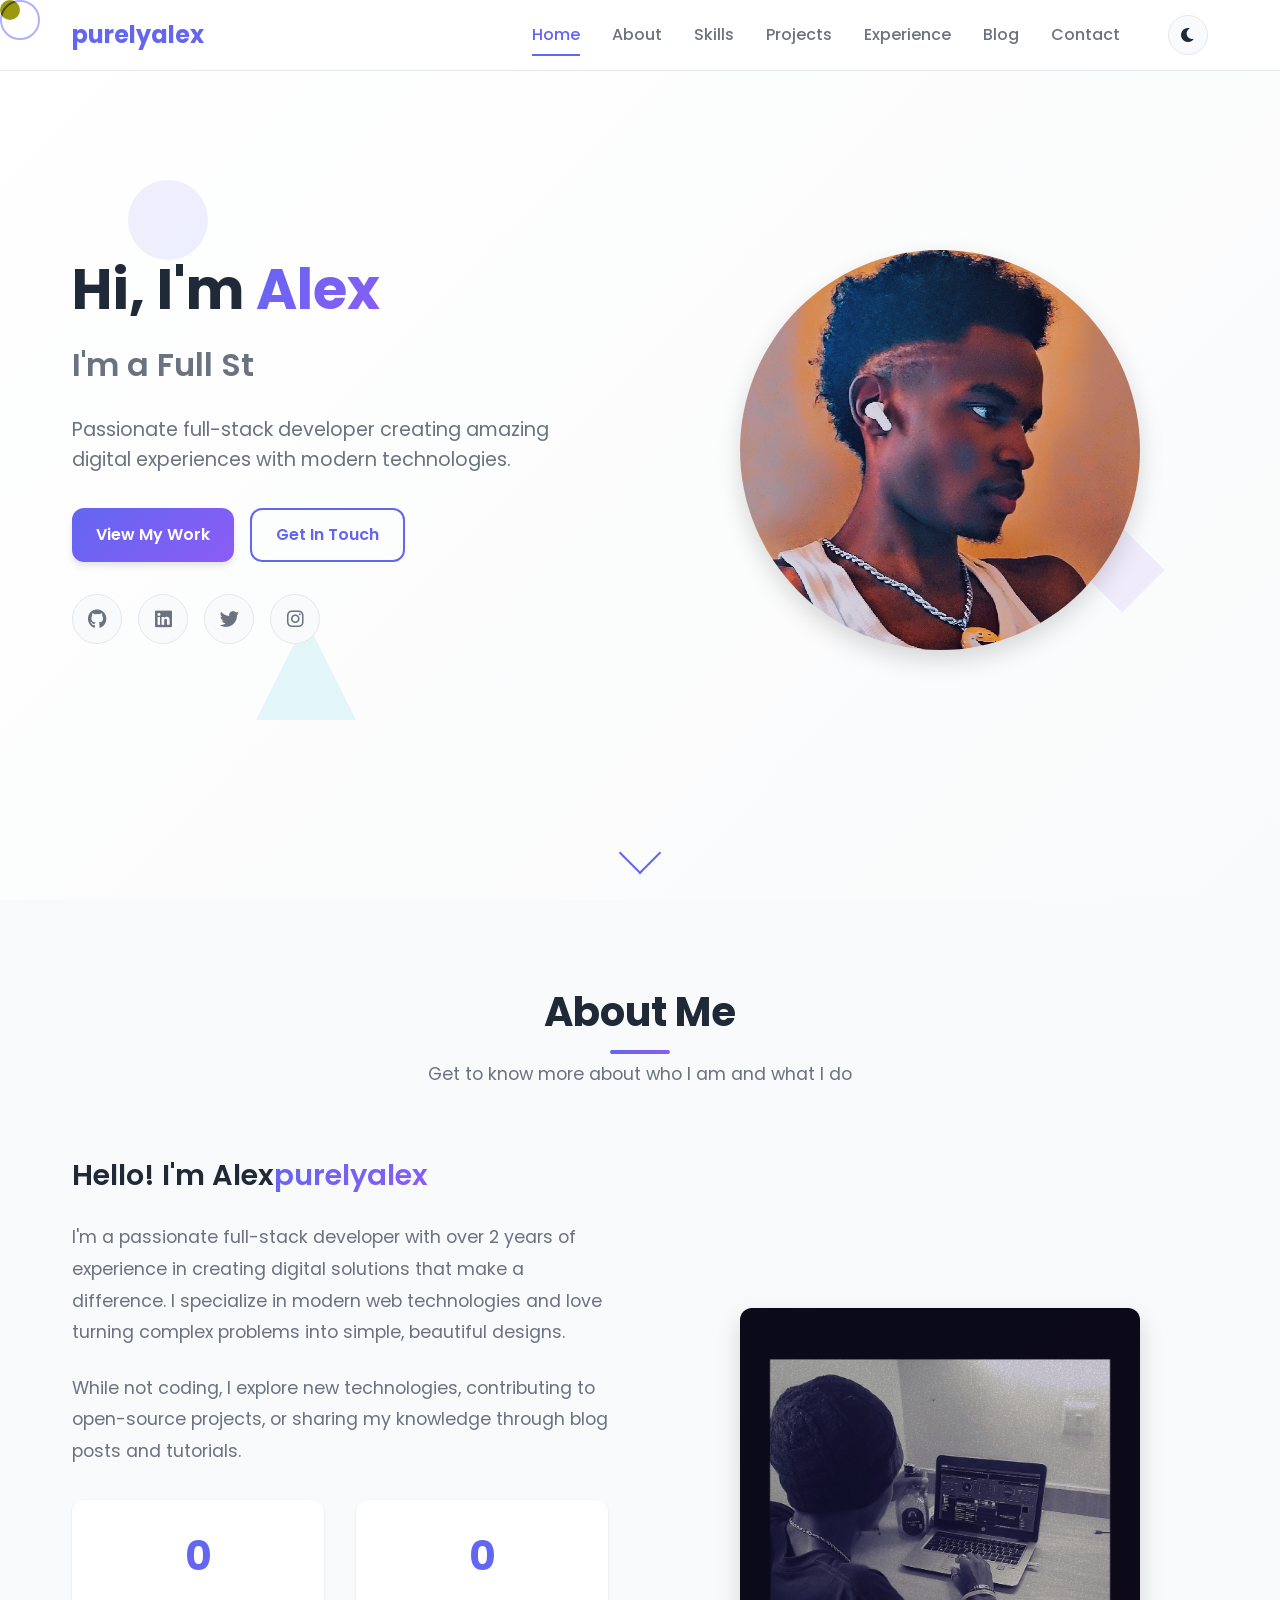
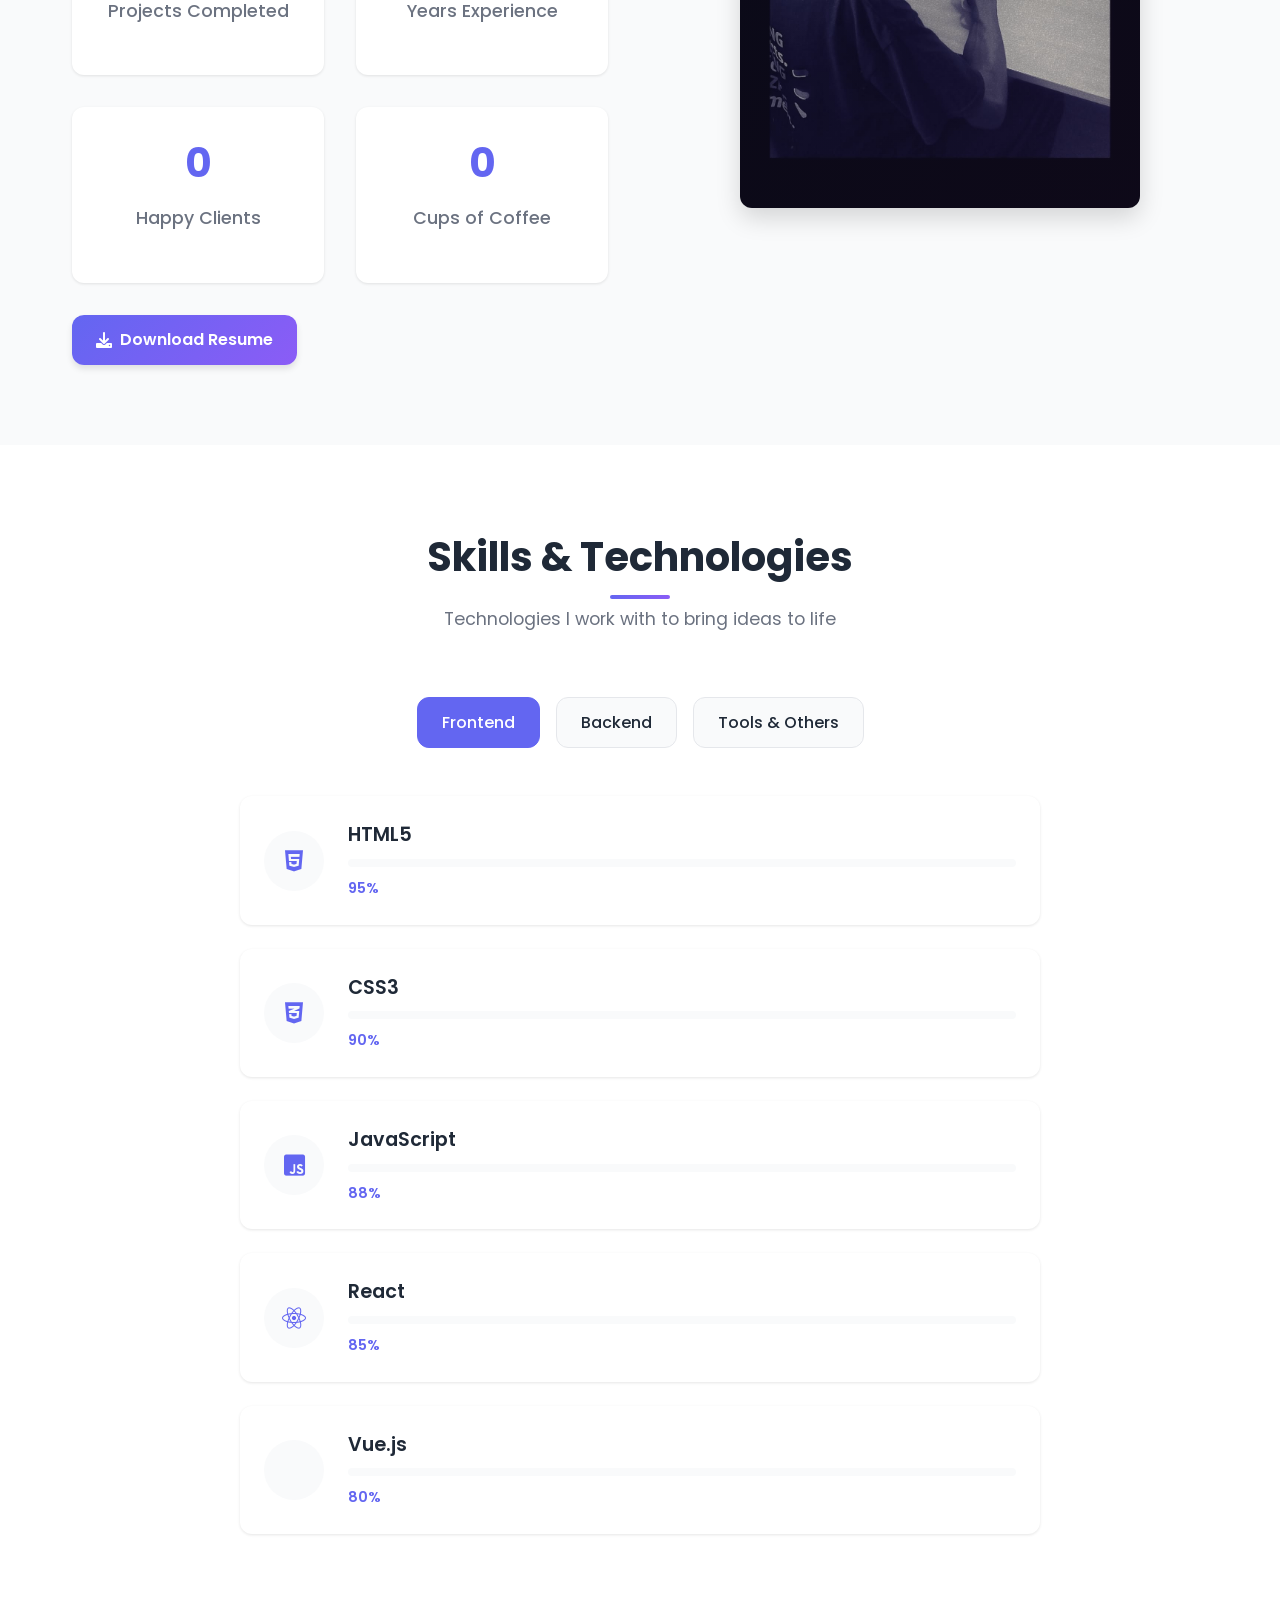
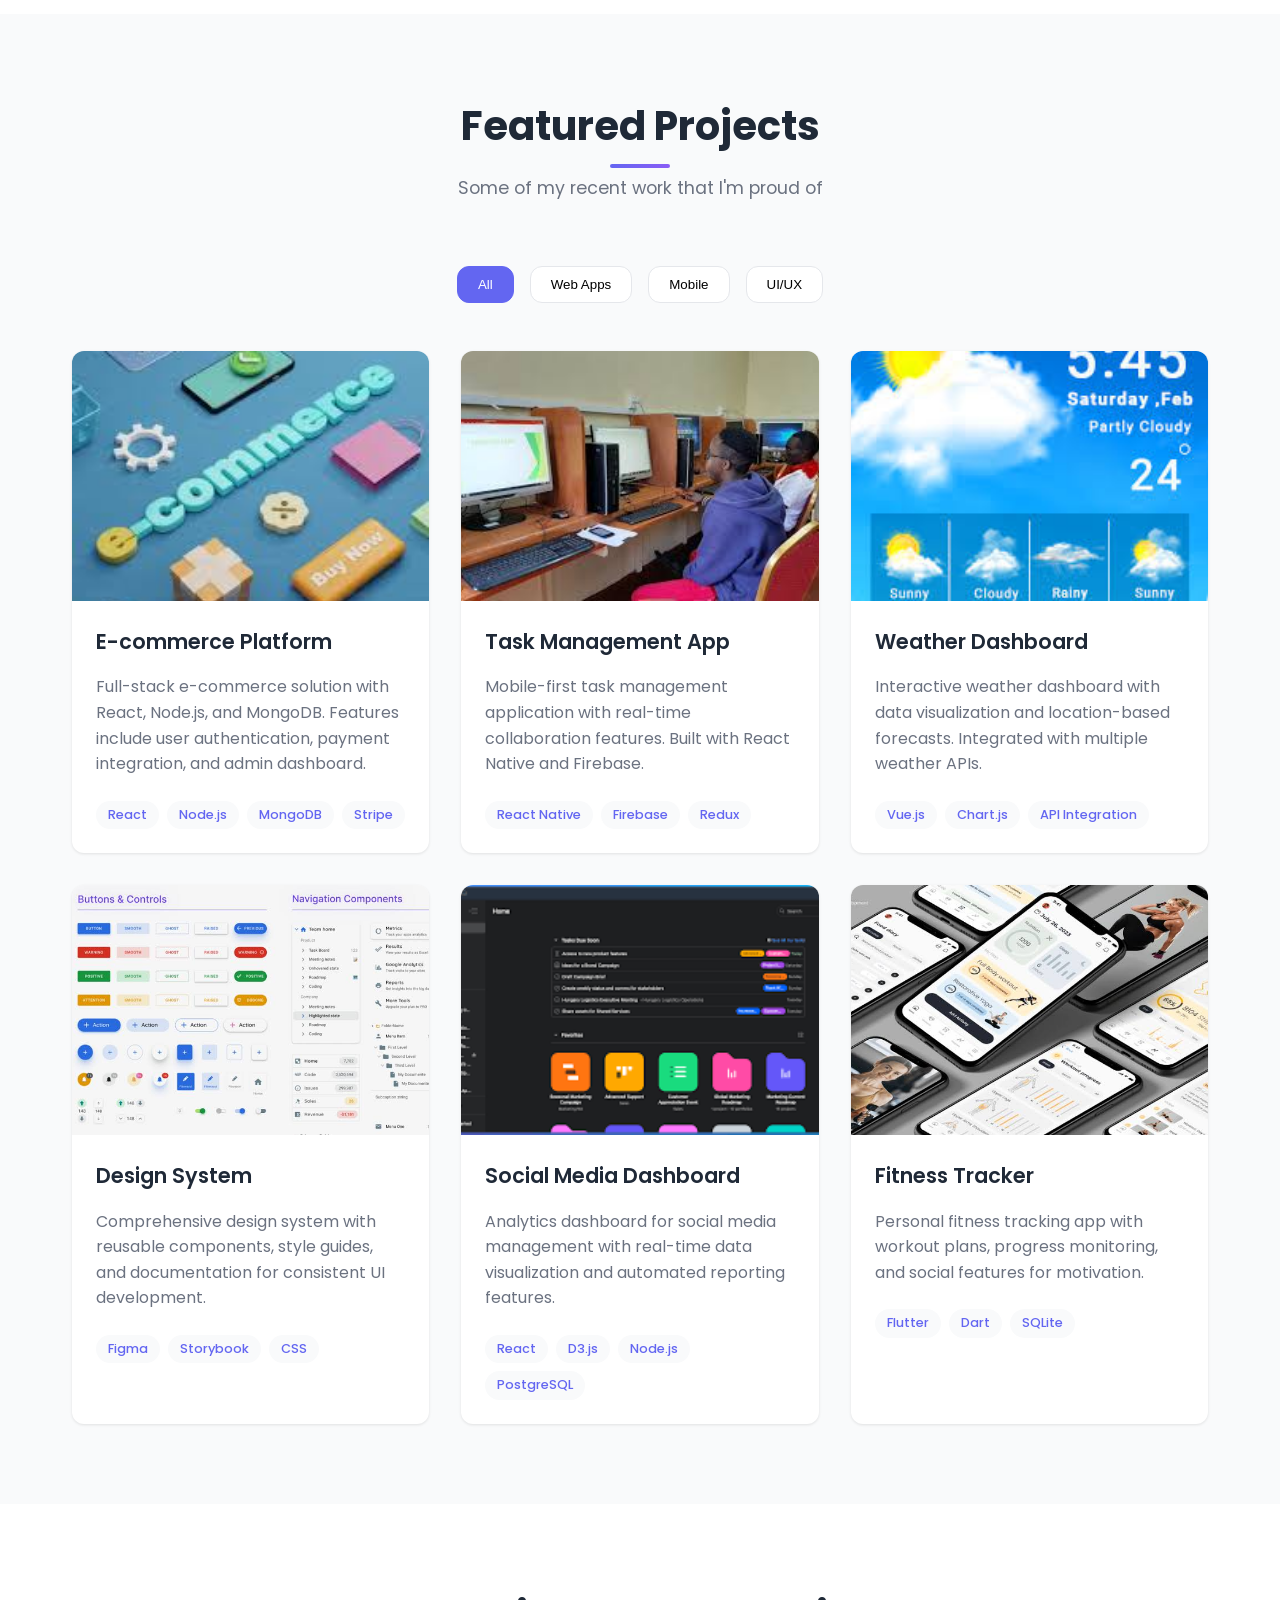
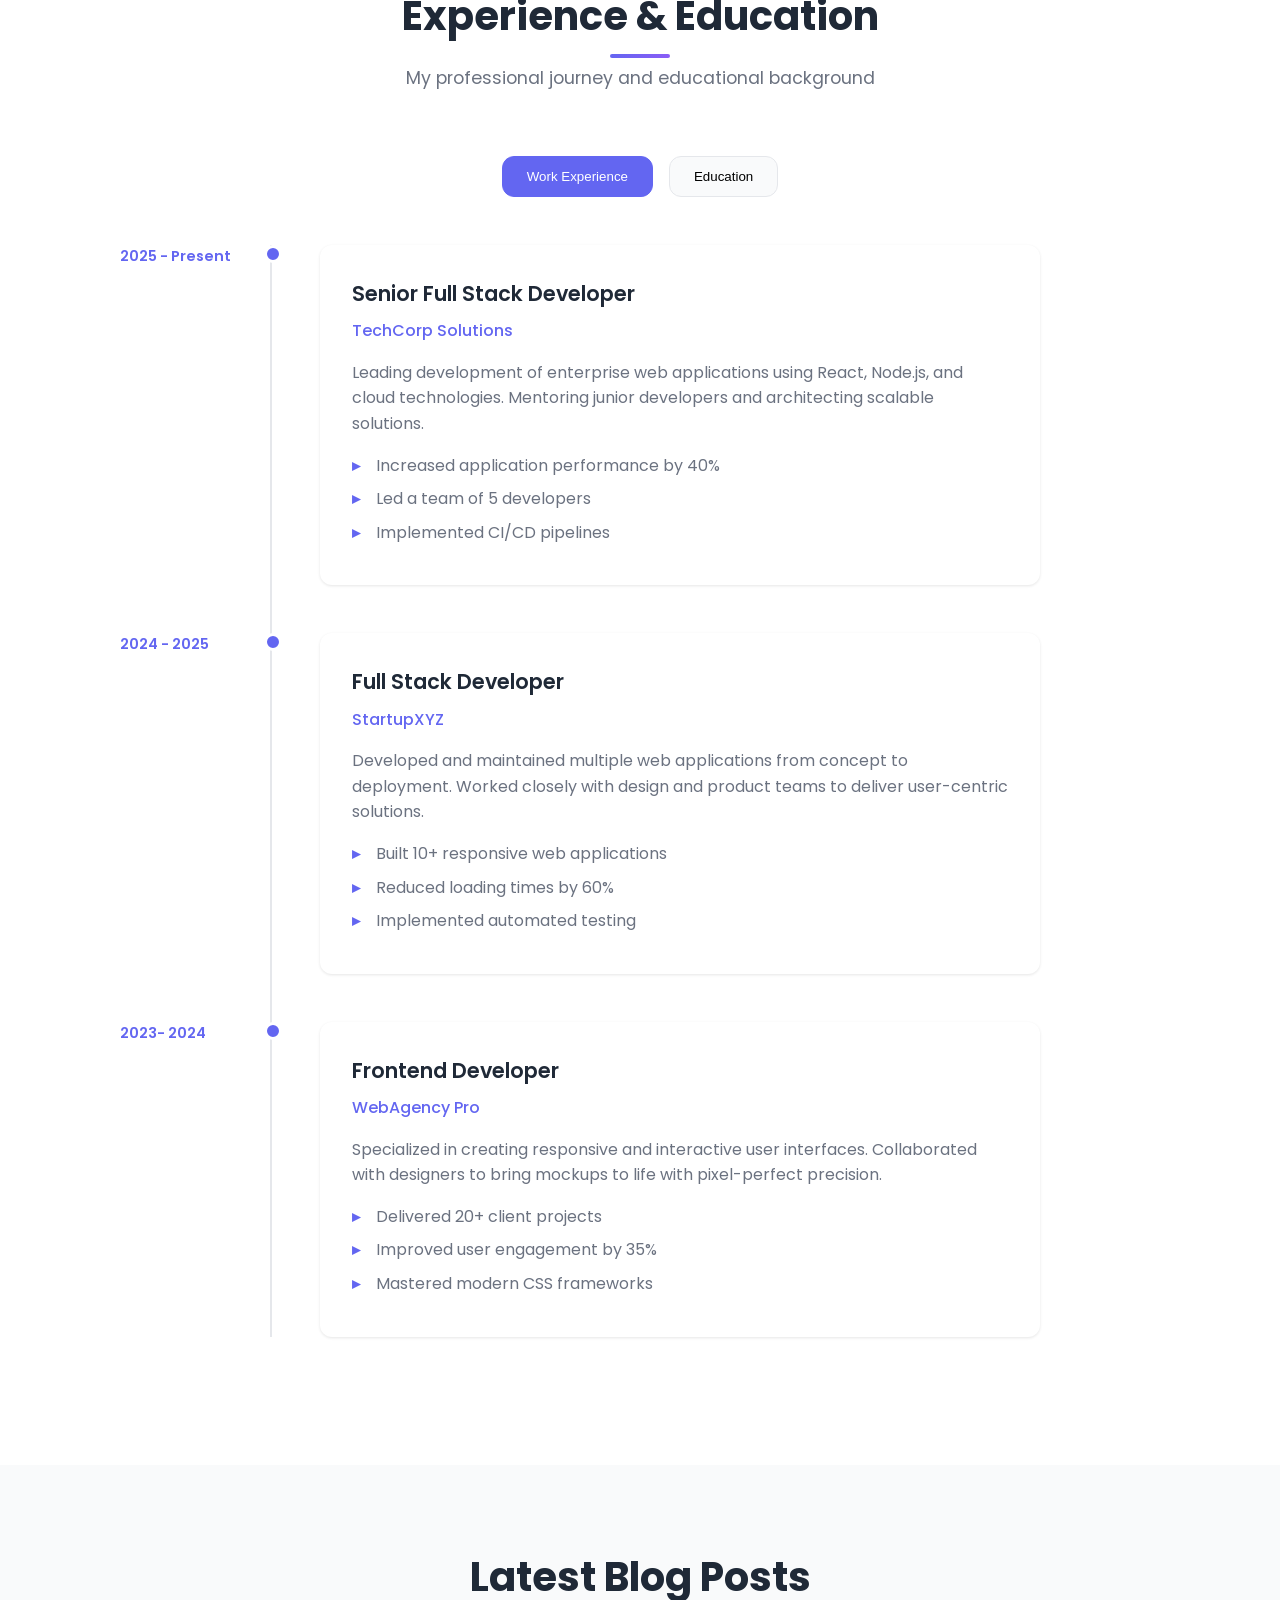
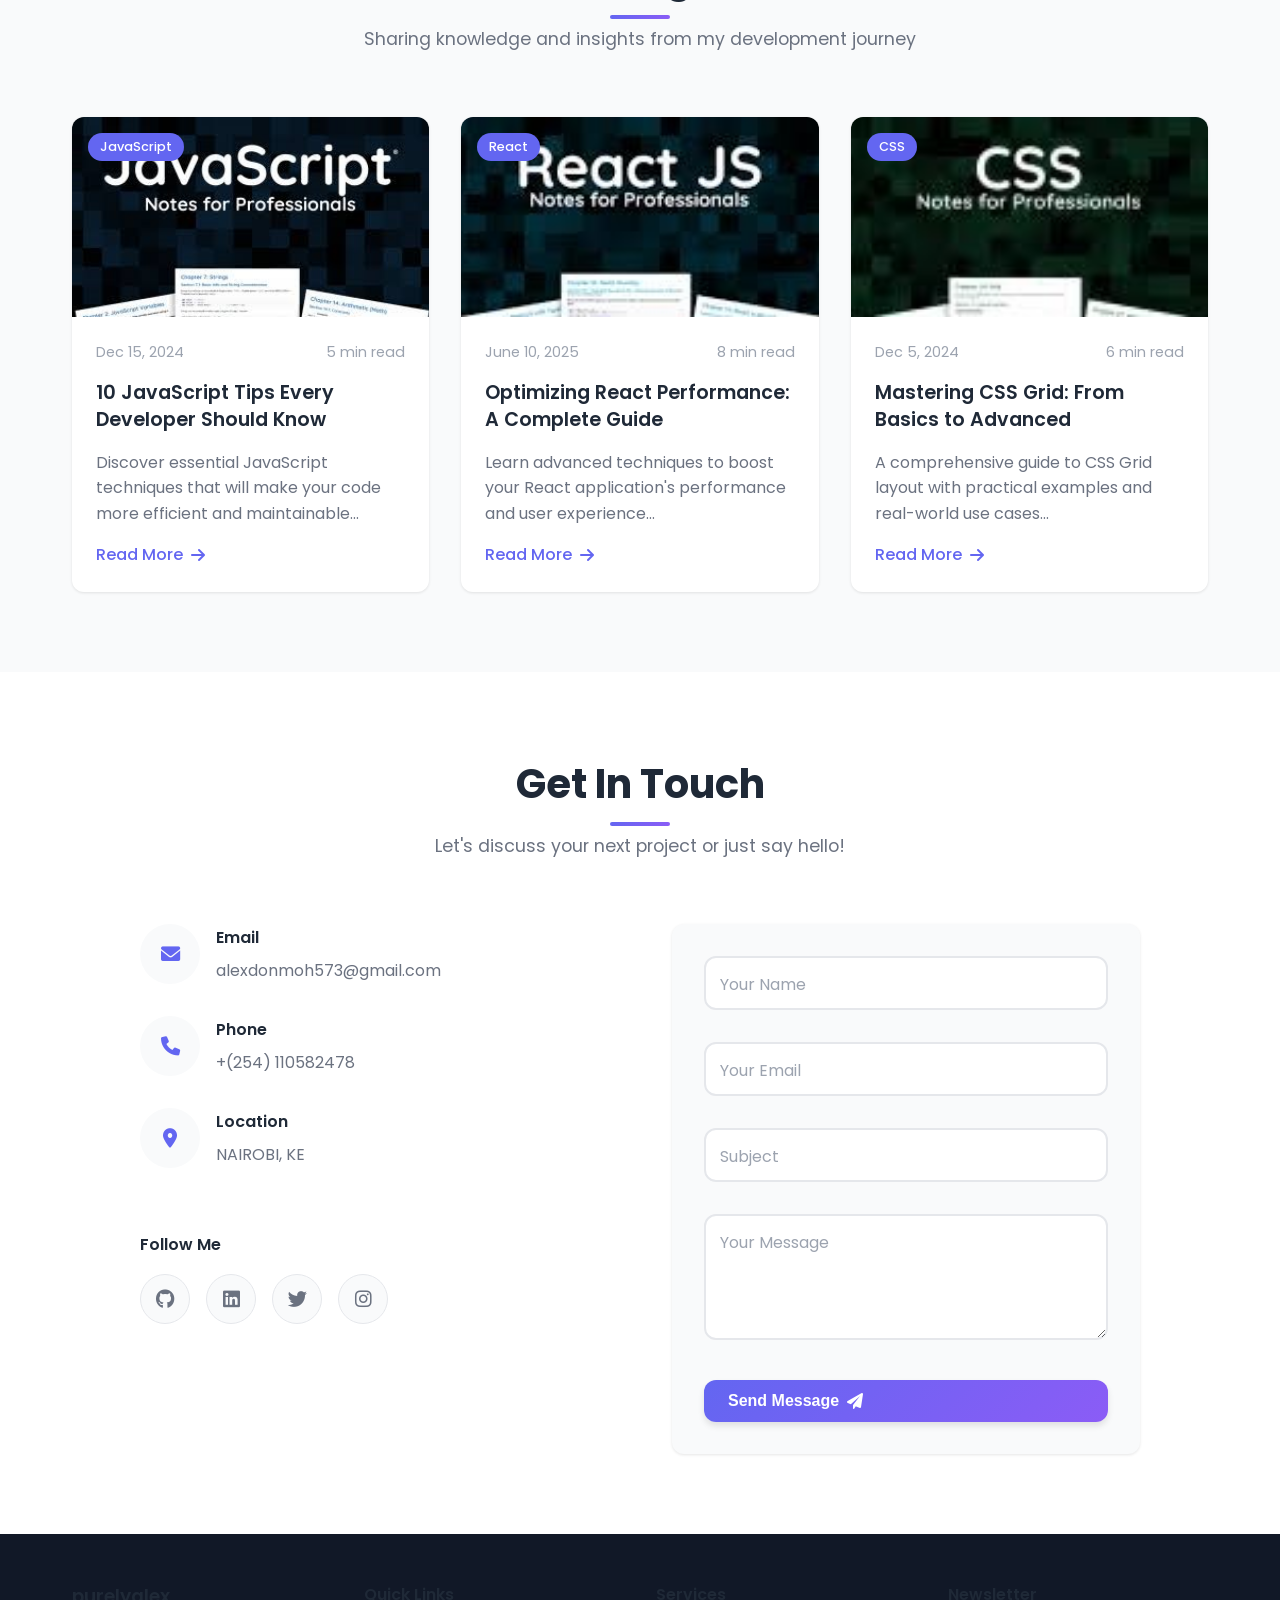
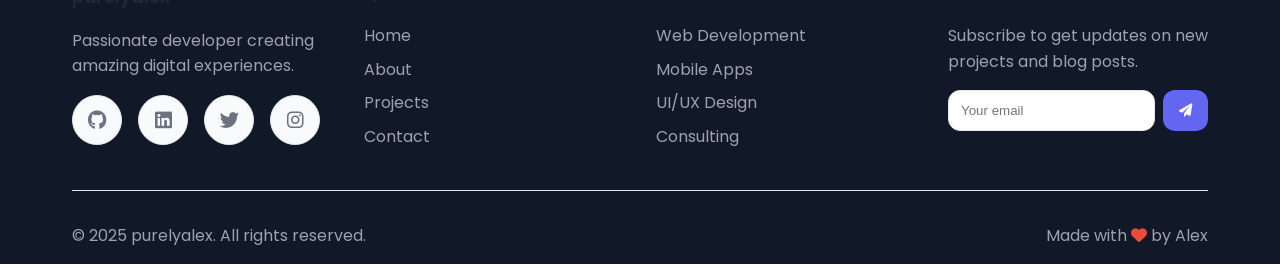
==== index.html @ 7d2f6dd3 "Add files via upload" ====
<!DOCTYPE html>
<html lang="en">
<head>
    <meta charset="UTF-8">
    <meta name="viewport" content="width=device-width, initial-scale=1.0">
    <title>Alex - Full Stack Developer | purelyalex</title>
    <meta name="description" content="Alex (purelyalex) - Full Stack Developer specializing in modern web technologies">
    <link rel="stylesheet" href="styles.css">
    <link href="https://cdnjs.cloudflare.com/ajax/libs/font-awesome/6.0.0/css/all.min.css" rel="stylesheet">
    <link href="https://fonts.googleapis.com/css2?family=Poppins:wght@300;400;500;600;700&display=swap" rel="stylesheet">
</head>
<body>
    <!-- Loading Screen -->
    <div id="loading-screen">
        <div class="loader">
            <div class="loader-text">purelyalex</div>
            <div class="loader-bar"></div>
        </div>
    </div>

    <!-- Navigation -->
    <nav class="navbar" id="navbar">
        <div class="nav-container">
            <div class="nav-logo">
                <a href="#home">purelyalex</a>
            </div>
            <div class="nav-menu" id="nav-menu">
                <a href="#home" class="nav-link active">Home</a>
                <a href="#about" class="nav-link">About</a>
                <a href="#skills" class="nav-link">Skills</a>
                <a href="#projects" class="nav-link">Projects</a>
                <a href="#experience" class="nav-link">Experience</a>
                <a href="#blog" class="nav-link">Blog</a>
                <a href="#contact" class="nav-link">Contact</a>
                <div class="theme-toggle" id="theme-toggle">
                    <i class="fas fa-moon"></i>
                </div>
            </div>
            <div class="hamburger" id="hamburger">
                <span></span>
                <span></span>
                <span></span>
            </div>
        </div>
    </nav>

    <!-- Hero Section -->
    <section id="home" class="hero">
        <div class="hero-container">
            <div class="hero-content">
                <div class="hero-text">
                    <h1>Hi, I'm <span class="highlight">Alex</span></h1>
                    <h2 class="typing-text">I'm a <span id="typed-text"></span></h2>
                    <p>Passionate full-stack developer creating amazing digital experiences with modern technologies.</p>
                    <div class="hero-buttons">
                        <a href="#projects" class="btn btn-primary">View My Work</a>
                        <a href="#contact" class="btn btn-secondary">Get In Touch</a>
                    </div>
                    <div class="social-links">
                        <a href="#" aria-label="GitHub"><i class="fab fa-github"></i></a>
                        <a href="#" aria-label="LinkedIn"><i class="fab fa-linkedin"></i></a>
                        <a href="#" aria-label="Twitter"><i class="fab fa-twitter"></i></a>
                        <a href="#" aria-label="Instagram"><i class="fab fa-instagram"></i></a>
                    </div>
                </div>
                <div class="hero-image">
                    <div class="image-container">
                        <img src="1.jpg" alt="Alex Profile" id="profile-img">
                        <div class="image-overlay"></div>
                    </div>
                </div>
            </div>
            <div class="scroll-indicator">
                <div class="scroll-arrow"></div>
            </div>
        </div>
        <div class="hero-bg-animation">
            <div class="floating-shapes">
                <div class="shape shape-1"></div>
                <div class="shape shape-2"></div>
                <div class="shape shape-3"></div>
                <div class="shape shape-4"></div>
            </div>
        </div>
    </section>

    <!-- About Section -->
    <section id="about" class="about">
        <div class="container">
            <div class="section-header">
                <h2>About Me</h2>
                <p>Get to know more about who I am and what I do</p>
            </div>
            <div class="about-content">
                <div class="about-text">
                    <h3>Hello! I'm Alex<span class="highlight">purelyalex</span></h3>
                    <p>I'm a passionate full-stack developer with over 2 years of experience in creating digital solutions that make a difference. I specialize in modern web technologies and love turning complex problems into simple, beautiful designs.</p>
                    <p>While not coding, I explore new technologies, contributing to open-source projects, or sharing my knowledge through blog posts and tutorials.</p>
                    
                    <div class="about-stats">
                        <div class="stat">
                            <h4 class="stat-number" data-target="50">0</h4>
                            <p>Projects Completed</p>
                        </div>
                        <div class="stat">
                            <h4 class="stat-number" data-target="5">0</h4>
                            <p>Years Experience</p>
                        </div>
                        <div class="stat">
                            <h4 class="stat-number" data-target="30">0</h4>
                            <p>Happy Clients</p>
                        </div>
                        <div class="stat">
                            <h4 class="stat-number" data-target="100">0</h4>
                            <p>Cups of Coffee</p>
                        </div>
                    </div>

                    <a href="portfolio.pdf" class="btn btn-primary" download>
                        <i class="fas fa-download"></i> Download Resume
                    </a>
                </div>
                <div class="about-image">
                    <div class="about-img-container">
                        <img src="2.jpg" alt="Alex Working">
                        <div class="about-img-overlay"></div>
                    </div>
                </div>
            </div>
        </div>
    </section>

    <!-- Skills Section -->
    <section id="skills" class="skills">
        <div class="container">
            <div class="section-header">
                <h2>Skills & Technologies</h2>
                <p>Technologies I work with to bring ideas to life</p>
            </div>
            <div class="skills-content">
                <div class="skills-categories">
                    <div class="skill-category active" data-category="frontend">Frontend</div>
                    <div class="skill-category" data-category="backend">Backend</div>
                    <div class="skill-category" data-category="tools">Tools & Others</div>
                </div>
                
                <div class="skills-grid">
                    <div class="skill-group frontend active">
                        <div class="skill-item">
                            <div class="skill-icon">
                                <i class="fab fa-html5"></i>
                            </div>
                            <div class="skill-info">
                                <h4>HTML5</h4>
                                <div class="skill-bar">
                                    <div class="skill-progress" data-width="95%"></div>
                                </div>
                                <span class="skill-percentage">95%</span>
                            </div>
                        </div>
                        <div class="skill-item">
                            <div class="skill-icon">
                                <i class="fab fa-css3-alt"></i>
                            </div>
                            <div class="skill-info">
                                <h4>CSS3</h4>
                                <div class="skill-bar">
                                    <div class="skill-progress" data-width="90%"></div>
                                </div>
                                <span class="skill-percentage">90%</span>
                            </div>
                        </div>
                        <div class="skill-item">
                            <div class="skill-icon">
                                <i class="fab fa-js-square"></i>
                            </div>
                            <div class="skill-info">
                                <h4>JavaScript</h4>
                                <div class="skill-bar">
                                    <div class="skill-progress" data-width="88%"></div>
                                </div>
                                <span class="skill-percentage">88%</span>
                            </div>
                        </div>
                        <div class="skill-item">
                            <div class="skill-icon">
                                <i class="fab fa-react"></i>
                            </div>
                            <div class="skill-info">
                                <h4>React</h4>
                                <div class="skill-bar">
                                    <div class="skill-progress" data-width="85%"></div>
                                </div>
                                <span class="skill-percentage">85%</span>
                            </div>
                        </div>
                        <div class="skill-item">
                            <div class="skill-icon">
                                <i class="fab fa-vue"></i>
                            </div>
                            <div class="skill-info">
                                <h4>Vue.js</h4>
                                <div class="skill-bar">
                                    <div class="skill-progress" data-width="80%"></div>
                                </div>
                                <span class="skill-percentage">80%</span>
                            </div>
                        </div>
                    </div>

                    <div class="skill-group backend">
                        <div class="skill-item">
                            <div class="skill-icon">
                                <i class="fab fa-node-js"></i>
                            </div>
                            <div class="skill-info">
                                <h4>Node.js</h4>
                                <div class="skill-bar">
                                    <div class="skill-progress" data-width="85%"></div>
                                </div>
                                <span class="skill-percentage">85%</span>
                            </div>
                        </div>
                        <div class="skill-item">
                            <div class="skill-icon">
                                <i class="fab fa-python"></i>
                            </div>
                            <div class="skill-info">
                                <h4>Python</h4>
                                <div class="skill-bar">
                                    <div class="skill-progress" data-width="82%"></div>
                                </div>
                                <span class="skill-percentage">82%</span>
                            </div>
                        </div>
                        <div class="skill-item">
                            <div class="skill-icon">
                                <i class="fas fa-database"></i>
                            </div>
                            <div class="skill-info">
                                <h4>MongoDB</h4>
                                <div class="skill-bar">
                                    <div class="skill-progress" data-width="78%"></div>
                                </div>
                                <span class="skill-percentage">78%</span>
                            </div>
                        </div>
                        <div class="skill-item">
                            <div class="skill-icon">
                                <i class="fas fa-server"></i>
                            </div>
                            <div class="skill-info">
                                <h4>Express.js</h4>
                                <div class="skill-bar">
                                    <div class="skill-progress" data-width="80%"></div>
                                </div>
                                <span class="skill-percentage">80%</span>
                            </div>
                        </div>
                    </div>

                    <div class="skill-group tools">
                        <div class="skill-item">
                            <div class="skill-icon">
                                <i class="fab fa-git-alt"></i>
                            </div>
                            <div class="skill-info">
                                <h4>Git</h4>
                                <div class="skill-bar">
                                    <div class="skill-progress" data-width="90%"></div>
                                </div>
                                <span class="skill-percentage">90%</span>
                            </div>
                        </div>
                        <div class="skill-item">
                            <div class="skill-icon">
                                <i class="fab fa-docker"></i>
                            </div>
                            <div class="skill-info">
                                <h4>Docker</h4>
                                <div class="skill-bar">
                                    <div class="skill-progress" data-width="75%"></div>
                                </div>
                                <span class="skill-percentage">75%</span>
                            </div>
                        </div>
                        <div class="skill-item">
                            <div class="skill-icon">
                                <i class="fab fa-aws"></i>
                            </div>
                            <div class="skill-info">
                                <h4>AWS</h4>
                                <div class="skill-bar">
                                    <div class="skill-progress" data-width="70%"></div>
                                </div>
                                <span class="skill-percentage">70%</span>
                            </div>
                        </div>
                        <div class="skill-item">
                            <div class="skill-icon">
                                <i class="fas fa-mobile-alt"></i>
                            </div>
                            <div class="skill-info">
                                <h4>Responsive Design</h4>
                                <div class="skill-bar">
                                    <div class="skill-progress" data-width="92%"></div>
                                </div>
                                <span class="skill-percentage">92%</span>
                            </div>
                        </div>
                    </div>
                </div>
            </div>
        </div>
    </section>

    <!-- Projects Section -->
    <section id="projects" class="projects">
        <div class="container">
            <div class="section-header">
                <h2>Featured Projects</h2>
                <p>Some of my recent work that I'm proud of</p>
            </div>
            
            <div class="project-filters">
                <button class="filter-btn active" data-filter="all">All</button>
                <button class="filter-btn" data-filter="web">Web Apps</button>
                <button class="filter-btn" data-filter="mobile">Mobile</button>
                <button class="filter-btn" data-filter="ui">UI/UX</button>
            </div>

            <div class="projects-grid">
                <div class="project-card" data-category="web">
                    <div class="project-image">
                        <img src="images (4).jpeg" alt="E-commerce Platform">
                        <div class="project-overlay">
                            <div class="project-links">
                                <a href="#" class="project-link"><i class="fas fa-external-link-alt"></i></a>
                                <a href="#" class="project-link"><i class="fab fa-github"></i></a>
                            </div>
                        </div>
                    </div>
                    <div class="project-content">
                        <h3>E-commerce Platform</h3>
                        <p>Full-stack e-commerce solution with React, Node.js, and MongoDB. Features include user authentication, payment integration, and admin dashboard.</p>
                        <div class="project-tech">
                            <span>React</span>
                            <span>Node.js</span>
                            <span>MongoDB</span>
                            <span>Stripe</span>
                        </div>
                    </div>
                </div>

                <div class="project-card" data-category="mobile">
                    <div class="project-image">
                        <img src="images.jpeg" alt="Task Management App">
                        <div class="project-overlay">
                            <div class="project-links">
                                <a href="#" class="project-link"><i class="fas fa-external-link-alt"></i></a>
                                <a href="#" class="project-link"><i class="fab fa-github"></i></a>
                            </div>
                        </div>
                    </div>
                    <div class="project-content">
                        <h3>Task Management App</h3>
                        <p>Mobile-first task management application with real-time collaboration features. Built with React Native and Firebase.</p>
                        <div class="project-tech">
                            <span>React Native</span>
                            <span>Firebase</span>
                            <span>Redux</span>
                        </div>
                    </div>
                </div>

                <div class="project-card" data-category="web">
                    <div class="project-image">
                        <img src="images (3).jpeg" alt="Weather Dashboard">
                        <div class="project-overlay">
                            <div class="project-links">
                                <a href="#" class="project-link"><i class="fas fa-external-link-alt"></i></a>
                                <a href="#" class="project-link"><i class="fab fa-github"></i></a>
                            </div>
                        </div>
                    </div>
                    <div class="project-content">
                        <h3>Weather Dashboard</h3>
                        <p>Interactive weather dashboard with data visualization and location-based forecasts. Integrated with multiple weather APIs.</p>
                        <div class="project-tech">
                            <span>Vue.js</span>
                            <span>Chart.js</span>
                            <span>API Integration</span>
                        </div>
                    </div>
                </div>

                <div class="project-card" data-category="ui">
                    <div class="project-image">
                        <img src="images (5).jpeg" alt="Design System">
                        <div class="project-overlay">
                            <div class="project-links">
                                <a href="#" class="project-link"><i class="fas fa-external-link-alt"></i></a>
                                <a href="#" class="project-link"><i class="fab fa-github"></i></a>
                            </div>
                        </div>
                    </div>
                    <div class="project-content">
                        <h3>Design System</h3>
                        <p>Comprehensive design system with reusable components, style guides, and documentation for consistent UI development.</p>
                        <div class="project-tech">
                            <span>Figma</span>
                            <span>Storybook</span>
                            <span>CSS</span>
                        </div>
                    </div>
                </div>

                <div class="project-card" data-category="web">
                    <div class="project-image">
                        <img src="images (1).png" alt="Social Media Dashboard">
                        <div class="project-overlay">
                            <div class="project-links">
                                <a href="#" class="project-link"><i class="fas fa-external-link-alt"></i></a>
                                <a href="#" class="project-link"><i class="fab fa-github"></i></a>
                            </div>
                        </div>
                    </div>
                    <div class="project-content">
                        <h3>Social Media Dashboard</h3>
                        <p>Analytics dashboard for social media management with real-time data visualization and automated reporting features.</p>
                        <div class="project-tech">
                            <span>React</span>
                            <span>D3.js</span>
                            <span>Node.js</span>
                            <span>PostgreSQL</span>
                        </div>
                    </div>
                </div>

                <div class="project-card" data-category="mobile">
                    <div class="project-image">
                        <img src="images (7).jpeg" alt="Fitness Tracker">
                        <div class="project-overlay">
                            <div class="project-links">
                                <a href="#" class="project-link"><i class="fas fa-external-link-alt"></i></a>
                                <a href="#" class="project-link"><i class="fab fa-github"></i></a>
                            </div>
                        </div>
                    </div>
                    <div class="project-content">
                        <h3>Fitness Tracker</h3>
                        <p>Personal fitness tracking app with workout plans, progress monitoring, and social features for motivation.</p>
                        <div class="project-tech">
                            <span>Flutter</span>
                            <span>Dart</span>
                            <span>SQLite</span>
                        </div>
                    </div>
                </div>
            </div>
        </div>
    </section>

    <!-- Experience Section -->
    <section id="experience" class="experience">
        <div class="container">
            <div class="section-header">
                <h2>Experience & Education</h2>
                <p>My professional journey and educational background</p>
            </div>
            
            <div class="experience-content">
                <div class="experience-tabs">
                    <button class="tab-btn active" data-tab="work">Work Experience</button>
                    <button class="tab-btn" data-tab="education">Education</button>
                </div>

                <div class="timeline work active">
                    <div class="timeline-item">
                        <div class="timeline-date">2025 - Present</div>
                        <div class="timeline-content">
                            <h3>Senior Full Stack Developer</h3>
                            <h4>TechCorp Solutions</h4>
                            <p>Leading development of enterprise web applications using React, Node.js, and cloud technologies. Mentoring junior developers and architecting scalable solutions.</p>
                            <ul>
                                <li>Increased application performance by 40%</li>
                                <li>Led a team of 5 developers</li>
                                <li>Implemented CI/CD pipelines</li>
                            </ul>
                        </div>
                    </div>

                    <div class="timeline-item">
                        <div class="timeline-date">2024 - 2025</div>
                        <div class="timeline-content">
                            <h3>Full Stack Developer</h3>
                            <h4>StartupXYZ</h4>
                            <p>Developed and maintained multiple web applications from concept to deployment. Worked closely with design and product teams to deliver user-centric solutions.</p>
                            <ul>
                                <li>Built 10+ responsive web applications</li>
                                <li>Reduced loading times by 60%</li>
                                <li>Implemented automated testing</li>
                            </ul>
                        </div>
                    </div>

                    <div class="timeline-item">
                        <div class="timeline-date">2023- 2024</div>
                        <div class="timeline-content">
                            <h3>Frontend Developer</h3>
                            <h4>WebAgency Pro</h4>
                            <p>Specialized in creating responsive and interactive user interfaces. Collaborated with designers to bring mockups to life with pixel-perfect precision.</p>
                            <ul>
                                <li>Delivered 20+ client projects</li>
                                <li>Improved user engagement by 35%</li>
                                <li>Mastered modern CSS frameworks</li>
                            </ul>
                        </div>
                    </div>
                </div>

                <div class="timeline education">
                    <div class="timeline-item">
                        <div class="timeline-date">2025-Present</div>
                        <div class="timeline-content">
                            <h3>Bachelor of Science-Mathematics & Computer Science</h3>
                            <h4>Maseno University</h4>
                            <p>Graduated with honors, specializing in software engineering and web technologies. Active member of the coding club and hackathon participant.</p>
                            <ul>
                                <li>GPA: 3.8/4.0</li>
                                <li>Dean's List for 3 consecutive years</li>
                                <li>Won 2 hackathon competitions</li>
                            </ul>
                        </div>
                    </div>

                    <div class="timeline-item">
                        <div class="timeline-date">2023-2025</div>
                        <div class="timeline-content">
                            <h3>AWS Certified Solutions Architect</h3>
                            <h4>Amazon Web Services</h4>
                            <p>Professional certification demonstrating expertise in designing distributed systems on AWS platform.</p>
                        </div>
                    </div>

                    <div class="timeline-item">
                        <div class="timeline-date">2020-2023</div>
                        <div class="timeline-content">
                            <h3>Google Cloud Professional Developer</h3>
                            <h4>Google Cloud Platform</h4>
                            <p>Certification in developing scalable and highly available applications on Google Cloud Platform.</p>
                        </div>
                    </div>
                </div>
            </div>
        </div>
    </section>

    <!-- Blog Section -->
    <section id="blog" class="blog">
        <div class="container">
            <div class="section-header">
                <h2>Latest Blog Posts</h2>
                <p>Sharing knowledge and insights from my development journey</p>
            </div>
            
            <div class="blog-grid">
                <article class="blog-card">
                    <div class="blog-image">
                        <img src="images (9).jpeg" alt="JavaScript Tips">
                        <div class="blog-category">JavaScript</div>
                    </div>
                    <div class="blog-content">
                        <div class="blog-meta">
                            <span class="blog-date">Dec 15, 2024</span>
                            <span class="blog-read-time">5 min read</span>
                        </div>
                        <h3>10 JavaScript Tips Every Developer Should Know</h3>
                        <p>Discover essential JavaScript techniques that will make your code more efficient and maintainable...</p>
                        <a href="#" class="blog-link">Read More <i class="fas fa-arrow-right"></i></a>
                    </div>
                </article>

                <article class="blog-card">
                    <div class="blog-image">
                        <img src="images (10).jpeg" alt="React Performance">
                        <div class="blog-category">React</div>
                    </div>
                    <div class="blog-content">
                        <div class="blog-meta">
                            <span class="blog-date">June 10, 2025</span>
                            <span class="blog-read-time">8 min read</span>
                        </div>
                        <h3>Optimizing React Performance: A Complete Guide</h3>
                        <p>Learn advanced techniques to boost your React application's performance and user experience...</p>
                        <a href="#" class="blog-link">Read More <i class="fas fa-arrow-right"></i></a>
                    </div>
                </article>

                <article class="blog-card">
                    <div class="blog-image">
                        <img src="images (11).jpeg" alt="CSS Grid">
                        <div class="blog-category">CSS</div>
                    </div>
                    <div class="blog-content">
                        <div class="blog-meta">
                            <span class="blog-date">Dec 5, 2024</span>
                            <span class="blog-read-time">6 min read</span>
                        </div>
                        <h3>Mastering CSS Grid: From Basics to Advanced</h3>
                        <p>A comprehensive guide to CSS Grid layout with practical examples and real-world use cases...</p>
                        <a href="#" class="blog-link">Read More <i class="fas fa-arrow-right"></i></a>
                    </div>
                </article>
            </div>
        </div>
    </section>

    <!-- Contact Section -->
    <section id="contact" class="contact">
        <div class="container">
            <div class="section-header">
                <h2>Get In Touch</h2>
                <p>Let's discuss your next project or just say hello!</p>
            </div>
            
            <div class="contact-content">
                <div class="contact-info">
                    <div class="contact-item">
                        <div class="contact-icon">
                            <i class="fas fa-envelope"></i>
                        </div>
                        <div class="contact-details">
                            <h4>Email</h4>
                            <p>alexdonmoh573@gmail.com</p>
                        </div>
                    </div>
                    
                    <div class="contact-item">
                        <div class="contact-icon">
                            <i class="fas fa-phone"></i>
                        </div>
                        <div class="contact-details">
                            <h4>Phone</h4>
                            <p>+(254) 110582478</p>
                        </div>
                    </div>
                    
                    <div class="contact-item">
                        <div class="contact-icon">
                            <i class="fas fa-map-marker-alt"></i>
                        </div>
                        <div class="contact-details">
                            <h4>Location</h4>
                            <p>NAIROBI, KE</p>
                        </div>
                    </div>

                    <div class="contact-social">
                        <h4>Follow Me</h4>
                        <div class="social-links">
                            <a href="#"><i class="fab fa-github"></i></a>
                            <a href="#"><i class="fab fa-linkedin"></i></a>
                            <a href="#"><i class="fab fa-twitter"></i></a>
                            <a href="#"><i class="fab fa-instagram"></i></a>
                        </div>
                    </div>
                </div>

                <form class="contact-form" id="contact-form">
                    <div class="form-group">
                        <input type="text" id="name" name="name" required>
                        <label for="name">Your Name</label>
                    </div>
                    
                    <div class="form-group">
                        <input type="email" id="email" name="email" required>
                        <label for="email">Your Email</label>
                    </div>
                    
                    <div class="form-group">
                        <input type="text" id="subject" name="subject" required>
                        <label for="subject">Subject</label>
                    </div>
                    
                    <div class="form-group">
                        <textarea id="message" name="message" rows="5" required></textarea>
                        <label for="message">Your Message</label>
                    </div>
                    
                    <button type="submit" class="btn btn-primary">
                        <span class="btn-text">Send Message</span>
                        <span class="btn-loading">Sending...</span>
                        <i class="fas fa-paper-plane"></i>
                    </button>
                </form>
            </div>
        </div>
    </section>

    <!-- Footer -->
    <footer class="footer">
        <div class="container">
            <div class="footer-content">
                <div class="footer-section">
                    <h3>purelyalex</h3>
                    <p>Passionate developer creating amazing digital experiences.</p>
                    <div class="social-links">
                        <a href="#"><i class="fab fa-github"></i></a>
                        <a href="#"><i class="fab fa-linkedin"></i></a>
                        <a href="#"><i class="fab fa-twitter"></i></a>
                        <a href="#"><i class="fab fa-instagram"></i></a>
                    </div>
                </div>
                
                <div class="footer-section">
                    <h4>Quick Links</h4>
                    <ul>
                        <li><a href="#home">Home</a></li>
                        <li><a href="#about">About</a></li>
                        <li><a href="#projects">Projects</a></li>
                        <li><a href="#contact">Contact</a></li>
                    </ul>
                </div>
                
                <div class="footer-section">
                    <h4>Services</h4>
                    <ul>
                        <li><a href="#">Web Development</a></li>
                        <li><a href="#">Mobile Apps</a></li>
                        <li><a href="#">UI/UX Design</a></li>
                        <li><a href="#">Consulting</a></li>
                    </ul>
                </div>
                
                <div class="footer-section">
                    <h4>Newsletter</h4>
                    <p>Subscribe to get updates on new projects and blog posts.</p>
                    <form class="newsletter-form">
                        <input type="email" placeholder="Your email">
                        <button type="submit"><i class="fas fa-paper-plane"></i></button>
                    </form>
                </div>
            </div>
            
            <div class="footer-bottom">
                <p>&copy; 2025 purelyalex. All rights reserved.</p>
                <p>Made with <i class="fas fa-heart"></i> by Alex</p>
            </div>
        </div>
    </footer>

    <!-- Scroll to Top Button -->
    <button class="scroll-to-top" id="scroll-to-top">
        <i class="fas fa-chevron-up"></i>
    </button>

    <!-- Cursor -->
    <div class="cursor" id="cursor"></div>
    <div class="cursor-follower" id="cursor-follower"></div>

    <script src="script.js"></script>
</body>
</html>
---- styles.css ----
/* Reset and Base Styles */
* {
    margin: 0;
    padding: 0;
    box-sizing: border-box;
}

:root {
    --primary-color: #6366f1;
    --secondary-color: #8b5cf6;
    --accent-color: #06b6d4;
    --text-primary: #1f2937;
    --text-secondary: #6b7280;
    --text-light: #9ca3af;
    --bg-primary: #ffffff;
    --bg-secondary: #f9fafb;
    --bg-dark: #111827;
    --border-color: #e5e7eb;
    --shadow-light: 0 1px 3px rgba(0, 0, 0, 0.1);
    --shadow-medium: 0 4px 6px rgba(0, 0, 0, 0.1);
    --shadow-heavy: 0 10px 25px rgba(0, 0, 0, 0.15);
    --gradient-primary: linear-gradient(135deg, var(--primary-color), var(--secondary-color));
    --gradient-secondary: linear-gradient(135deg, var(--accent-color), var(--primary-color));
    --transition: all 0.3s cubic-bezier(0.4, 0, 0.2, 1);
    --border-radius: 12px;
    --max-width: 1200px;
}

[data-theme="dark"] {
    --text-primary: #f9fafb;
    --text-secondary: #d1d5db;
    --text-light: #9ca3af;
    --bg-primary: #111827;
    --bg-secondary: #1f2937;
    --bg-dark: #030712;
    --border-color: #374151;
}

html {
    scroll-behavior: smooth;
}

body {
    font-family: 'Poppins', sans-serif;
    line-height: 1.6;
    color: var(--text-primary);
    background-color: var(--bg-primary);
    overflow-x: hidden;
    cursor: none;
}

.container {
    max-width: var(--max-width);
    margin: 0 auto;
    padding: 0 2rem;
}

/* Custom Cursor */
.cursor {
    position: fixed;
    width: 20px;
    height: 20px;
    background: var(--primary-color);
    border-radius: 50%;
    pointer-events: none;
    z-index: 9999;
    mix-blend-mode: difference;
    transition: transform 0.1s ease;
}

.cursor-follower {
    position: fixed;
    width: 40px;
    height: 40px;
    border: 2px solid var(--primary-color);
    border-radius: 50%;
    pointer-events: none;
    z-index: 9998;
    transition: all 0.3s ease;
    opacity: 0.5;
}

/* Loading Screen */
#loading-screen {
    position: fixed;
    top: 0;
    left: 0;
    width: 100%;
    height: 100%;
    background: var(--bg-primary);
    display: flex;
    justify-content: center;
    align-items: center;
    z-index: 10000;
    transition: opacity 0.5s ease;
}

.loader {
    text-align: center;
}

.loader-text {
    font-size: 2rem;
    font-weight: 600;
    color: var(--primary-color);
    margin-bottom: 1rem;
    animation: pulse 2s infinite;
}

.loader-bar {
    width: 200px;
    height: 4px;
    background: var(--border-color);
    border-radius: 2px;
    overflow: hidden;
    position: relative;
}

.loader-bar::after {
    content: '';
    position: absolute;
    top: 0;
    left: -100%;
    width: 100%;
    height: 100%;
    background: var(--gradient-primary);
    animation: loading 2s infinite;
}

@keyframes loading {
    0% { left: -100%; }
    100% { left: 100%; }
}

@keyframes pulse {
    0%, 100% { opacity: 1; }
    50% { opacity: 0.5; }
}

/* Navigation */
.navbar {
    position: fixed;
    top: 0;
    left: 0;
    width: 100%;
    background: rgba(255, 255, 255, 0.95);
    backdrop-filter: blur(10px);
    border-bottom: 1px solid var(--border-color);
    z-index: 1000;
    transition: var(--transition);
}

[data-theme="dark"] .navbar {
    background: rgba(17, 24, 39, 0.95);
}

.nav-container {
    max-width: var(--max-width);
    margin: 0 auto;
    padding: 0 2rem;
    display: flex;
    justify-content: space-between;
    align-items: center;
    height: 70px;
}

.nav-logo a {
    font-size: 1.5rem;
    font-weight: 700;
    color: var(--primary-color);
    text-decoration: none;
    transition: var(--transition);
}

.nav-logo a:hover {
    transform: scale(1.05);
}

.nav-menu {
    display: flex;
    align-items: center;
    gap: 2rem;
}

.nav-link {
    color: var(--text-secondary);
    text-decoration: none;
    font-weight: 500;
    position: relative;
    transition: var(--transition);
    padding: 0.5rem 0;
}

.nav-link:hover,
.nav-link.active {
    color: var(--primary-color);
}

.nav-link::after {
    content: '';
    position: absolute;
    bottom: 0;
    left: 0;
    width: 0;
    height: 2px;
    background: var(--primary-color);
    transition: var(--transition);
}

.nav-link:hover::after,
.nav-link.active::after {
    width: 100%;
}

.theme-toggle {
    background: var(--bg-secondary);
    border: 1px solid var(--border-color);
    border-radius: 50%;
    width: 40px;
    height: 40px;
    display: flex;
    align-items: center;
    justify-content: center;
    cursor: pointer;
    transition: var(--transition);
    margin-left: 1rem;
}

.theme-toggle:hover {
    background: var(--primary-color);
    color: white;
    transform: scale(1.1);
}

.hamburger {
    display: none;
    flex-direction: column;
    cursor: pointer;
    gap: 4px;
}

.hamburger span {
    width: 25px;
    height: 3px;
    background: var(--text-primary);
    transition: var(--transition);
}

.hamburger.active span:nth-child(1) {
    transform: rotate(45deg) translate(5px, 5px);
}

.hamburger.active span:nth-child(2) {
    opacity: 0;
}

.hamburger.active span:nth-child(3) {
    transform: rotate(-45deg) translate(7px, -6px);
}

/* Hero Section */
.hero {
    min-height: 100vh;
    display: flex;
    align-items: center;
    position: relative;
    overflow: hidden;
    background: linear-gradient(135deg, var(--bg-primary) 0%, var(--bg-secondary) 100%);
}

.hero-container {
    max-width: var(--max-width);
    margin: 0 auto;
    padding: 0 2rem;
    width: 100%;
}

.hero-content {
    display: grid;
    grid-template-columns: 1fr 1fr;
    gap: 4rem;
    align-items: center;
    min-height: 80vh;
}

.hero-text h1 {
    font-size: 3.5rem;
    font-weight: 700;
    margin-bottom: 1rem;
    line-height: 1.2;
}

.highlight {
    background: var(--gradient-primary);
    -webkit-background-clip: text;
    -webkit-text-fill-color: transparent;
    background-clip: text;
}

.typing-text {
    font-size: 2rem;
    font-weight: 600;
    color: var(--text-secondary);
    margin-bottom: 1.5rem;
    min-height: 2.5rem;
}

.hero-text p {
    font-size: 1.2rem;
    color: var(--text-secondary);
    margin-bottom: 2rem;
    max-width: 500px;
}

.hero-buttons {
    display: flex;
    gap: 1rem;
    margin-bottom: 2rem;
}

.btn {
    padding: 12px 24px;
    border-radius: var(--border-radius);
    text-decoration: none;
    font-weight: 600;
    transition: var(--transition);
    display: inline-flex;
    align-items: center;
    gap: 0.5rem;
    cursor: pointer;
    border: none;
    font-size: 1rem;
}

.btn-primary {
    background: var(--gradient-primary);
    color: white;
    box-shadow: var(--shadow-medium);
}

.btn-primary:hover {
    transform: translateY(-2px);
    box-shadow: var(--shadow-heavy);
}

.btn-secondary {
    background: transparent;
    color: var(--primary-color);
    border: 2px solid var(--primary-color);
}

.btn-secondary:hover {
    background: var(--primary-color);
    color: white;
    transform: translateY(-2px);
}

.social-links {
    display: flex;
    gap: 1rem;
}

.social-links a {
    width: 50px;
    height: 50px;
    background: var(--bg-secondary);
    border: 1px solid var(--border-color);
    border-radius: 50%;
    display: flex;
    align-items: center;
    justify-content: center;
    color: var(--text-secondary);
    text-decoration: none;
    transition: var(--transition);
    font-size: 1.2rem;
}

.social-links a:hover {
    background: var(--primary-color);
    color: white;
    transform: translateY(-3px);
    box-shadow: var(--shadow-medium);
}

.hero-image {
    display: flex;
    justify-content: center;
    align-items: center;
}

.image-container {
    position: relative;
    width: 400px;
    height: 400px;
    border-radius: 50%;
    overflow: hidden;
    box-shadow: var(--shadow-heavy);
}

.image-container img {
    width: 100%;
    height: 100%;
    object-fit: cover;
    transition: var(--transition);
}

.image-overlay {
    position: absolute;
    top: 0;
    left: 0;
    width: 100%;
    height: 100%;
    background: var(--gradient-primary);
    opacity: 0.1;
    transition: var(--transition);
}

.image-container:hover .image-overlay {
    opacity: 0.2;
}

.image-container:hover img {
    transform: scale(1.05);
}

.scroll-indicator {
    position: absolute;
    bottom: 2rem;
    left: 50%;
    transform: translateX(-50%);
    animation: bounce 2s infinite;
}

.scroll-arrow {
    width: 30px;
    height: 30px;
    border: 2px solid var(--primary-color);
    border-top: none;
    border-left: none;
    transform: rotate(45deg);
}

@keyframes bounce {
    0%, 20%, 50%, 80%, 100% { transform: translateX(-50%) translateY(0); }
    40% { transform: translateX(-50%) translateY(-10px); }
    60% { transform: translateX(-50%) translateY(-5px); }
}

/* Floating Shapes Animation */
.hero-bg-animation {
    position: absolute;
    top: 0;
    left: 0;
    width: 100%;
    height: 100%;
    overflow: hidden;
    z-index: -1;
}

.floating-shapes {
    position: relative;
    width: 100%;
    height: 100%;
}

.shape {
    position: absolute;
    opacity: 0.1;
    animation: float 6s ease-in-out infinite;
}

.shape-1 {
    top: 20%;
    left: 10%;
    width: 80px;
    height: 80px;
    background: var(--primary-color);
    border-radius: 50%;
    animation-delay: 0s;
}

.shape-2 {
    top: 60%;
    right: 10%;
    width: 60px;
    height: 60px;
    background: var(--secondary-color);
    transform: rotate(45deg);
    animation-delay: 2s;
}

.shape-3 {
    bottom: 20%;
    left: 20%;
    width: 100px;
    height: 100px;
    background: var(--accent-color);
    clip-path: polygon(50% 0%, 0% 100%, 100% 100%);
    animation-delay: 4s;
}

.shape-4 {
    top: 40%;
    right: 30%;
    width: 70px;
    height: 70px;
    background: var(--primary-color);
    border-radius: 20%;
    animation-delay: 1s;
}

@keyframes float {
    0%, 100% { transform: translateY(0px) rotate(0deg); }
    50% { transform: translateY(-20px) rotate(180deg); }
}

/* Section Styles */
section {
    padding: 5rem 0;
    position: relative;
}

.section-header {
    text-align: center;
    margin-bottom: 4rem;
}

.section-header h2 {
    font-size: 2.5rem;
    font-weight: 700;
    margin-bottom: 1rem;
    position: relative;
}

.section-header h2::after {
    content: '';
    position: absolute;
    bottom: -10px;
    left: 50%;
    transform: translateX(-50%);
    width: 60px;
    height: 4px;
    background: var(--gradient-primary);
    border-radius: 2px;
}

.section-header p {
    font-size: 1.1rem;
    color: var(--text-secondary);
    max-width: 600px;
    margin: 0 auto;
}

/* About Section */
.about {
    background: var(--bg-secondary);
}

.about-content {
    display: grid;
    grid-template-columns: 1fr 1fr;
    gap: 4rem;
    align-items: center;
}

.about-text h3 {
    font-size: 1.8rem;
    font-weight: 600;
    margin-bottom: 1.5rem;
}

.about-text p {
    font-size: 1.1rem;
    color: var(--text-secondary);
    margin-bottom: 1.5rem;
    line-height: 1.8;
}

.about-stats {
    display: grid;
    grid-template-columns: repeat(2, 1fr);
    gap: 2rem;
    margin: 2rem 0;
}

.stat {
    text-align: center;
    padding: 1.5rem;
    background: var(--bg-primary);
    border-radius: var(--border-radius);
    box-shadow: var(--shadow-light);
    transition: var(--transition);
}

.stat:hover {
    transform: translateY(-5px);
    box-shadow: var(--shadow-medium);
}

.stat-number {
    font-size: 2.5rem;
    font-weight: 700;
    color: var(--primary-color);
    margin-bottom: 0.5rem;
}

.stat p {
    color: var(--text-secondary);
    font-weight: 500;
}

.about-image {
    display: flex;
    justify-content: center;
}

.about-img-container {
    position: relative;
    width: 400px;
    height: 500px;
    border-radius: var(--border-radius);
    overflow: hidden;
    box-shadow: var(--shadow-heavy);
}

.about-img-container img {
    width: 100%;
    height: 100%;
    object-fit: cover;
    transition: var(--transition);
}

.about-img-overlay {
    position: absolute;
    top: 0;
    left: 0;
    width: 100%;
    height: 100%;
    background: var(--gradient-primary);
    opacity: 0.1;
    transition: var(--transition);
}

.about-img-container:hover img {
    transform: scale(1.05);
}

.about-img-container:hover .about-img-overlay {
    opacity: 0.2;
}

/* Skills Section */
.skills-content {
    max-width: 800px;
    margin: 0 auto;
}

.skills-categories {
    display: flex;
    justify-content: center;
    gap: 1rem;
    margin-bottom: 3rem;
}

.skill-category {
    padding: 12px 24px;
    background: var(--bg-secondary);
    border: 1px solid var(--border-color);
    border-radius: var(--border-radius);
    cursor: pointer;
    transition: var(--transition);
    font-weight: 500;
}

.skill-category.active,
.skill-category:hover {
    background: var(--primary-color);
    color: white;
    border-color: var(--primary-color);
}

.skills-grid {
    position: relative;
}

.skill-group {
    display: none;
    grid-template-columns: 1fr;
    gap: 1.5rem;
}

.skill-group.active {
    display: grid;
    animation: fadeInUp 0.5s ease;
}

.skill-item {
    display: flex;
    align-items: center;
    gap: 1.5rem;
    padding: 1.5rem;
    background: var(--bg-primary);
    border-radius: var(--border-radius);
    box-shadow: var(--shadow-light);
    transition: var(--transition);
}

.skill-item:hover {
    transform: translateY(-3px);
    box-shadow: var(--shadow-medium);
}

.skill-icon {
    width: 60px;
    height: 60px;
    background: var(--bg-secondary);
    border-radius: 50%;
    display: flex;
    align-items: center;
    justify-content: center;
    font-size: 1.5rem;
    color: var(--primary-color);
}

.skill-info {
    flex: 1;
}

.skill-info h4 {
    font-size: 1.2rem;
    font-weight: 600;
    margin-bottom: 0.5rem;
}

.skill-bar {
    width: 100%;
    height: 8px;
    background: var(--bg-secondary);
    border-radius: 4px;
    overflow: hidden;
    margin-bottom: 0.5rem;
}

.skill-progress {
    height: 100%;
    background: var(--gradient-primary);
    border-radius: 4px;
    width: 0;
    transition: width 1s ease;
}

.skill-percentage {
    font-size: 0.9rem;
    font-weight: 600;
    color: var(--primary-color);
}

/* Projects Section */
.projects {
    background: var(--bg-secondary);
}

.project-filters {
    display: flex;
    justify-content: center;
    gap: 1rem;
    margin-bottom: 3rem;
    flex-wrap: wrap;
}

.filter-btn {
    padding: 10px 20px;
    background: var(--bg-primary);
    border: 1px solid var(--border-color);
    border-radius: var(--border-radius);
    cursor: pointer;
    transition: var(--transition);
    font-weight: 500;
}

.filter-btn.active,
.filter-btn:hover {
    background: var(--primary-color);
    color: white;
    border-color: var(--primary-color);
}

.projects-grid {
    display: grid;
    grid-template-columns: repeat(auto-fit, minmax(350px, 1fr));
    gap: 2rem;
}

.project-card {
    background: var(--bg-primary);
    border-radius: var(--border-radius);
    overflow: hidden;
    box-shadow: var(--shadow-light);
    transition: var(--transition);
    opacity: 1;
    transform: scale(1);
}

.project-card.hidden {
    opacity: 0;
    transform: scale(0.8);
    pointer-events: none;
}

.project-card:hover {
    transform: translateY(-10px);
    box-shadow: var(--shadow-heavy);
}

.project-image {
    position: relative;
    height: 250px;
    overflow: hidden;
}

.project-image img {
    width: 100%;
    height: 100%;
    object-fit: cover;
    transition: var(--transition);
}

.project-overlay {
    position: absolute;
    top: 0;
    left: 0;
    width: 100%;
    height: 100%;
    background: rgba(0, 0, 0, 0.8);
    display: flex;
    align-items: center;
    justify-content: center;
    opacity: 0;
    transition: var(--transition);
}

.project-card:hover .project-overlay {
    opacity: 1;
}

.project-card:hover .project-image img {
    transform: scale(1.1);
}

.project-links {
    display: flex;
    gap: 1rem;
}

.project-link {
    width: 50px;
    height: 50px;
    background: var(--primary-color);
    border-radius: 50%;
    display: flex;
    align-items: center;
    justify-content: center;
    color: white;
    text-decoration: none;
    transition: var(--transition);
    font-size: 1.2rem;
}

.project-link:hover {
    background: var(--secondary-color);
    transform: scale(1.1);
}

.project-content {
    padding: 1.5rem;
}

.project-content h3 {
    font-size: 1.3rem;
    font-weight: 600;
    margin-bottom: 1rem;
}

.project-content p {
    color: var(--text-secondary);
    margin-bottom: 1.5rem;
    line-height: 1.6;
}

.project-tech {
    display: flex;
    flex-wrap: wrap;
    gap: 0.5rem;
}

.project-tech span {
    padding: 4px 12px;
    background: var(--bg-secondary);
    border-radius: 20px;
    font-size: 0.8rem;
    font-weight: 500;
    color: var(--primary-color);
}

/* Experience Section */
.experience-tabs {
    display: flex;
    justify-content: center;
    gap: 1rem;
    margin-bottom: 3rem;
}

.tab-btn {
    padding: 12px 24px;
    background: var(--bg-secondary);
    border: 1px solid var(--border-color);
    border-radius: var(--border-radius);
    cursor: pointer;
    transition: var(--transition);
    font-weight: 500;
}

.tab-btn.active,
.tab-btn:hover {
    background: var(--primary-color);
    color: white;
    border-color: var(--primary-color);
}

.timeline {
    max-width: 800px;
    margin: 0 auto;
    position: relative;
    display: none;
}

.timeline.active {
    display: block;
    animation: fadeInUp 0.5s ease;
}

.timeline::before {
    content: '';
    position: absolute;
    left: 30px;
    top: 0;
    bottom: 0;
    width: 2px;
    background: var(--border-color);
}

.timeline-item {
    position: relative;
    margin-bottom: 3rem;
    padding-left: 80px;
}

.timeline-item::before {
    content: '';
    position: absolute;
    left: 24px;
    top: 0;
    width: 12px;
    height: 12px;
    background: var(--primary-color);
    border-radius: 50%;
    border: 3px solid var(--bg-primary);
}

.timeline-date {
    position: absolute;
    left: -120px;
    top: 0;
    font-weight: 600;
    color: var(--primary-color);
    font-size: 0.9rem;
}

.timeline-content {
    background: var(--bg-primary);
    padding: 2rem;
    border-radius: var(--border-radius);
    box-shadow: var(--shadow-light);
    transition: var(--transition);
}

.timeline-content:hover {
    transform: translateY(-3px);
    box-shadow: var(--shadow-medium);
}

.timeline-content h3 {
    font-size: 1.3rem;
    font-weight: 600;
    margin-bottom: 0.5rem;
}

.timeline-content h4 {
    color: var(--primary-color);
    font-weight: 500;
    margin-bottom: 1rem;
}

.timeline-content p {
    color: var(--text-secondary);
    margin-bottom: 1rem;
    line-height: 1.6;
}

.timeline-content ul {
    list-style: none;
    padding-left: 0;
}

.timeline-content li {
    position: relative;
    padding-left: 1.5rem;
    margin-bottom: 0.5rem;
    color: var(--text-secondary);
}

.timeline-content li::before {
    content: '▸';
    position: absolute;
    left: 0;
    color: var(--primary-color);
    font-weight: bold;
}

/* Blog Section */
.blog {
    background: var(--bg-secondary);
}

.blog-grid {
    display: grid;
    grid-template-columns: repeat(auto-fit, minmax(350px, 1fr));
    gap: 2rem;
}

.blog-card {
    background: var(--bg-primary);
    border-radius: var(--border-radius);
    overflow: hidden;
    box-shadow: var(--shadow-light);
    transition: var(--transition);
}

.blog-card:hover {
    transform: translateY(-5px);
    box-shadow: var(--shadow-medium);
}

.blog-image {
    position: relative;
    height: 200px;
    overflow: hidden;
}

.blog-image img {
    width: 100%;
    height: 100%;
    object-fit: cover;
    transition: var(--transition);
}

.blog-card:hover .blog-image img {
    transform: scale(1.05);
}

.blog-category {
    position: absolute;
    top: 1rem;
    left: 1rem;
    background: var(--primary-color);
    color: white;
    padding: 4px 12px;
    border-radius: 20px;
    font-size: 0.8rem;
    font-weight: 500;
}

.blog-content {
    padding: 1.5rem;
}

.blog-meta {
    display: flex;
    justify-content: space-between;
    align-items: center;
    margin-bottom: 1rem;
    font-size: 0.9rem;
    color: var(--text-light);
}

.blog-content h3 {
    font-size: 1.2rem;
    font-weight: 600;
    margin-bottom: 1rem;
    line-height: 1.4;
}

.blog-content p {
    color: var(--text-secondary);
    margin-bottom: 1rem;
    line-height: 1.6;
}

.blog-link {
    color: var(--primary-color);
    text-decoration: none;
    font-weight: 500;
    display: inline-flex;
    align-items: center;
    gap: 0.5rem;
    transition: var(--transition);
}

.blog-link:hover {
    gap: 1rem;
}

/* Contact Section */
.contact-content {
    display: grid;
    grid-template-columns: 1fr 1fr;
    gap: 4rem;
    max-width: 1000px;
    margin: 0 auto;
}

.contact-info {
    display: flex;
    flex-direction: column;
    gap: 2rem;
}

.contact-item {
    display: flex;
    align-items: center;
    gap: 1rem;
}

.contact-icon {
    width: 60px;
    height: 60px;
    background: var(--bg-secondary);
    border-radius: 50%;
    display: flex;
    align-items: center;
    justify-content: center;
    font-size: 1.2rem;
    color: var(--primary-color);
}

.contact-details h4 {
    font-weight: 600;
    margin-bottom: 0.5rem;
}

.contact-details p {
    color: var(--text-secondary);
}

.contact-social {
    margin-top: 2rem;
}

.contact-social h4 {
    margin-bottom: 1rem;
    font-weight: 600;
}

.contact-form {
    background: var(--bg-secondary);
    padding: 2rem;
    border-radius: var(--border-radius);
    box-shadow: var(--shadow-light);
}

.form-group {
    position: relative;
    margin-bottom: 2rem;
}

.form-group input,
.form-group textarea {
    width: 100%;
    padding: 1rem;
    border: 2px solid var(--border-color);
    border-radius: var(--border-radius);
    background: var(--bg-primary);
    color: var(--text-primary);
    font-size: 1rem;
    transition: var(--transition);
    outline: none;
}

.form-group input:focus,
.form-group textarea:focus {
    border-color: var(--primary-color);
}

.form-group label {
    position: absolute;
    top: 1rem;
    left: 1rem;
    color: var(--text-light);
    font-size: 1rem;
    transition: var(--transition);
    pointer-events: none;
}

.form-group input:focus + label,
.form-group input:valid + label,
.form-group textarea:focus + label,
.form-group textarea:valid + label {
    top: -0.5rem;
    left: 0.5rem;
    font-size: 0.8rem;
    color: var(--primary-color);
    background: var(--bg-secondary);
    padding: 0 0.5rem;
}

.contact-form .btn {
    width: 100%;
    position: relative;
    overflow: hidden;
}

.btn-loading {
    display: none;
}

.contact-form .btn.loading .btn-text {
    display: none;
}

.contact-form .btn.loading .btn-loading {
    display: inline;
}

/* Footer */
.footer {
    background: var(--bg-dark);
    color: var(--text-light);
    padding: 3rem 0 1rem;
}

[data-theme="dark"] .footer {
    background: var(--bg-secondary);
}

.footer-content {
    display: grid;
    grid-template-columns: repeat(auto-fit, minmax(250px, 1fr));
    gap: 2rem;
    margin-bottom: 2rem;
}

.footer-section h3,
.footer-section h4 {
    color: var(--text-primary);
    margin-bottom: 1rem;
    font-weight: 600;
}

.footer-section p {
    margin-bottom: 1rem;
    line-height: 1.6;
}

.footer-section ul {
    list-style: none;
}

.footer-section ul li {
    margin-bottom: 0.5rem;
}

.footer-section ul li a {
    color: var(--text-light);
    text-decoration: none;
    transition: var(--transition);
}

.footer-section ul li a:hover {
    color: var(--primary-color);
}

.newsletter-form {
    display: flex;
    gap: 0.5rem;
    margin-top: 1rem;
}

.newsletter-form input {
    flex: 1;
    padding: 0.75rem;
    border: 1px solid var(--border-color);
    border-radius: var(--border-radius);
    background: var(--bg-primary);
    color: var(--text-primary);
    outline: none;
}

.newsletter-form button {
    padding: 0.75rem 1rem;
    background: var(--primary-color);
    color: white;
    border: none;
    border-radius: var(--border-radius);
    cursor: pointer;
    transition: var(--transition);
}

.newsletter-form button:hover {
    background: var(--secondary-color);
}

.footer-bottom {
    border-top: 1px solid var(--border-color);
    padding-top: 2rem;
    text-align: center;
    display: flex;
    justify-content: space-between;
    align-items: center;
    flex-wrap: wrap;
    gap: 1rem;
}

.footer-bottom i {
    color: #e74c3c;
}

/* Scroll to Top Button */
.scroll-to-top {
    position: fixed;
    bottom: 2rem;
    right: 2rem;
    width: 50px;
    height: 50px;
    background: var(--primary-color);
    color: white;
    border: none;
    border-radius: 50%;
    cursor: pointer;
    display: flex;
    align-items: center;
    justify-content: center;
    font-size: 1.2rem;
    opacity: 0;
    visibility: hidden;
    transition: var(--transition);
    z-index: 1000;
}

.scroll-to-top.visible {
    opacity: 1;
    visibility: visible;
}

.scroll-to-top:hover {
    background: var(--secondary-color);
    transform: translateY(-3px);
}

/* Animations */
@keyframes fadeInUp {
    from {
        opacity: 0;
        transform: translateY(30px);
    }
    to {
        opacity: 1;
        transform: translateY(0);
    }
}

@keyframes fadeIn {
    from { opacity: 0; }
    to { opacity: 1; }
}

.fade-in {
    animation: fadeInUp 0.6s ease forwards;
}

/* Responsive Design */
@media (max-width: 768px) {
    .container {
        padding: 0 1rem;
    }

    .nav-menu {
        position: fixed;
        top: 70px;
        left: -100%;
        width: 100%;
        height: calc(100vh - 70px);
        background: var(--bg-primary);
        flex-direction: column;
        justify-content: flex-start;
        align-items: center;
        padding-top: 2rem;
        transition: var(--transition);
        border-top: 1px solid var(--border-color);
    }

    .nav-menu.active {
        left: 0;
    }

    .hamburger {
        display: flex;
    }

    .hero-content {
        grid-template-columns: 1fr;
        gap: 2rem;
        text-align: center;
    }

    .hero-text h1 {
        font-size: 2.5rem;
    }

    .typing-text {
        font-size: 1.5rem;
    }

    .hero-buttons {
        flex-direction: column;
        align-items: center;
    }

    .about-content {
        grid-template-columns: 1fr;
        gap: 2rem;
        text-align: center;
    }

    .about-stats {
        grid-template-columns: repeat(2, 1fr);
        gap: 1rem;
    }

    .skills-categories {
        flex-direction: column;
        align-items: center;
    }

    .projects-grid {
        grid-template-columns: 1fr;
    }

    .contact-content {
        grid-template-columns: 1fr;
        gap: 2rem;
    }

    .footer-content {
        grid-template-columns: 1fr;
        text-align: center;
    }

    .footer-bottom {
        flex-direction: column;
        text-align: center;
    }

    .timeline::before {
        left: 20px;
    }

    .timeline-item {
        padding-left: 50px;
    }

    .timeline-item::before {
        left: 14px;
    }

    .timeline-date {
        position: static;
        margin-bottom: 0.5rem;
        font-size: 0.8rem;
    }

    .cursor,
    .cursor-follower {
        display: none;
    }

    body {
        cursor: auto;
    }
}

@media (max-width: 480px) {
    .hero-text h1 {
        font-size: 2rem;
    }

    .typing-text {
        font-size: 1.2rem;
    }

    .section-header h2 {
        font-size: 2rem;
    }

    .about-stats {
        grid-template-columns: 1fr;
    }

    .image-container {
        width: 300px;
        height: 300px;
    }

    .about-img-container {
        width: 300px;
        height: 400px;
    }
}

/* Print Styles */
@media print {
    .navbar,
    .scroll-to-top,
    .hero-bg-animation,
    .floating-shapes {
        display: none;
    }

    body {
        font-size: 12pt;
        line-height: 1.4;
    }

    .hero {
        min-height: auto;
        padding: 2rem 0;
    }

    section {
        padding: 2rem 0;
        page-break-inside: avoid;
    }

    .btn {
        border: 1px solid #000;
        background: none !important;
        color: #000 !important;
    }
}

/* High Contrast Mode */
@media (prefers-contrast: high) {
    :root {
        --primary-color: #0066cc;
        --text-primary: #000000;
        --text-secondary: #333333;
        --bg-primary: #ffffff;
        --border-color: #000000;
    }
}

/* Reduced Motion */
@media (prefers-reduced-motion: reduce) {
    *,
    *::before,
    *::after {
        animation-duration: 0.01ms !important;
        animation-iteration-count: 1 !important;
        transition-duration: 0.01ms !important;
    }

    .scroll-indicator {
        animation: none;
    }

    .floating-shapes .shape {
        animation: none;
    }
}
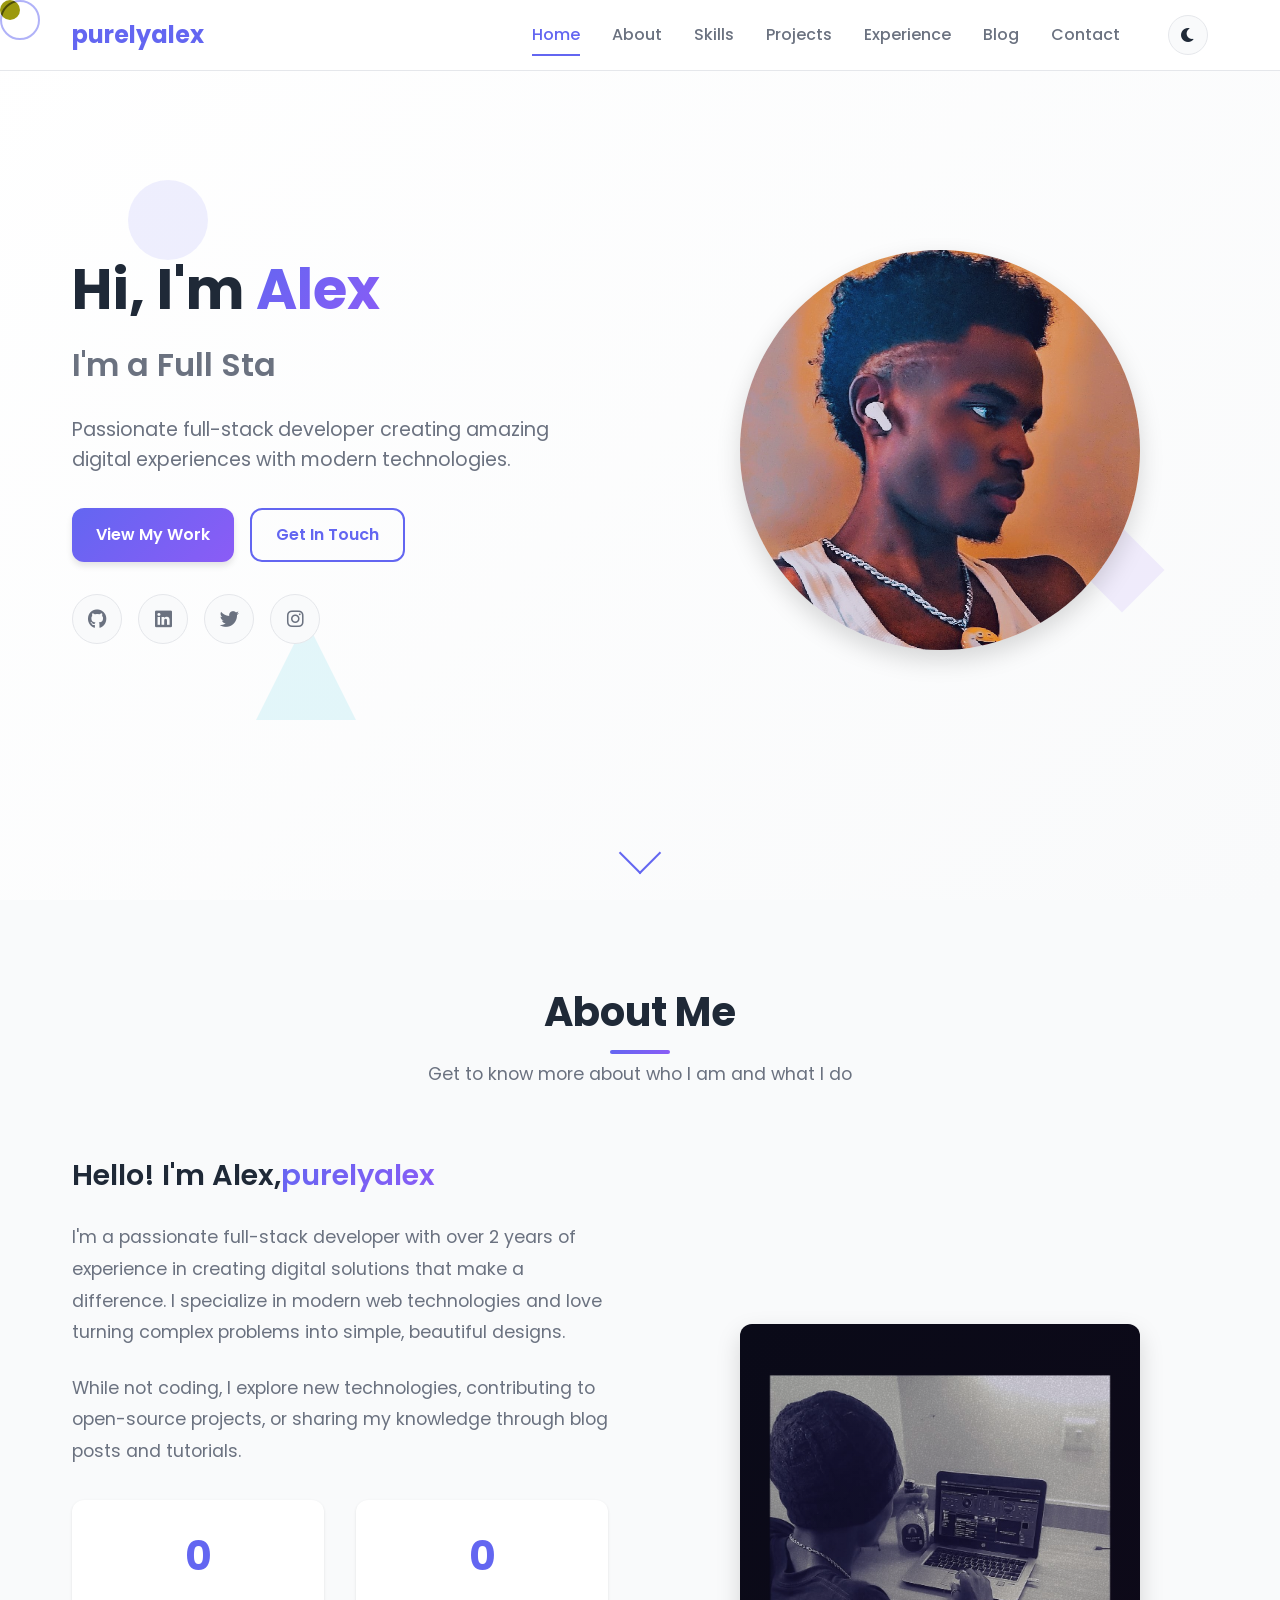
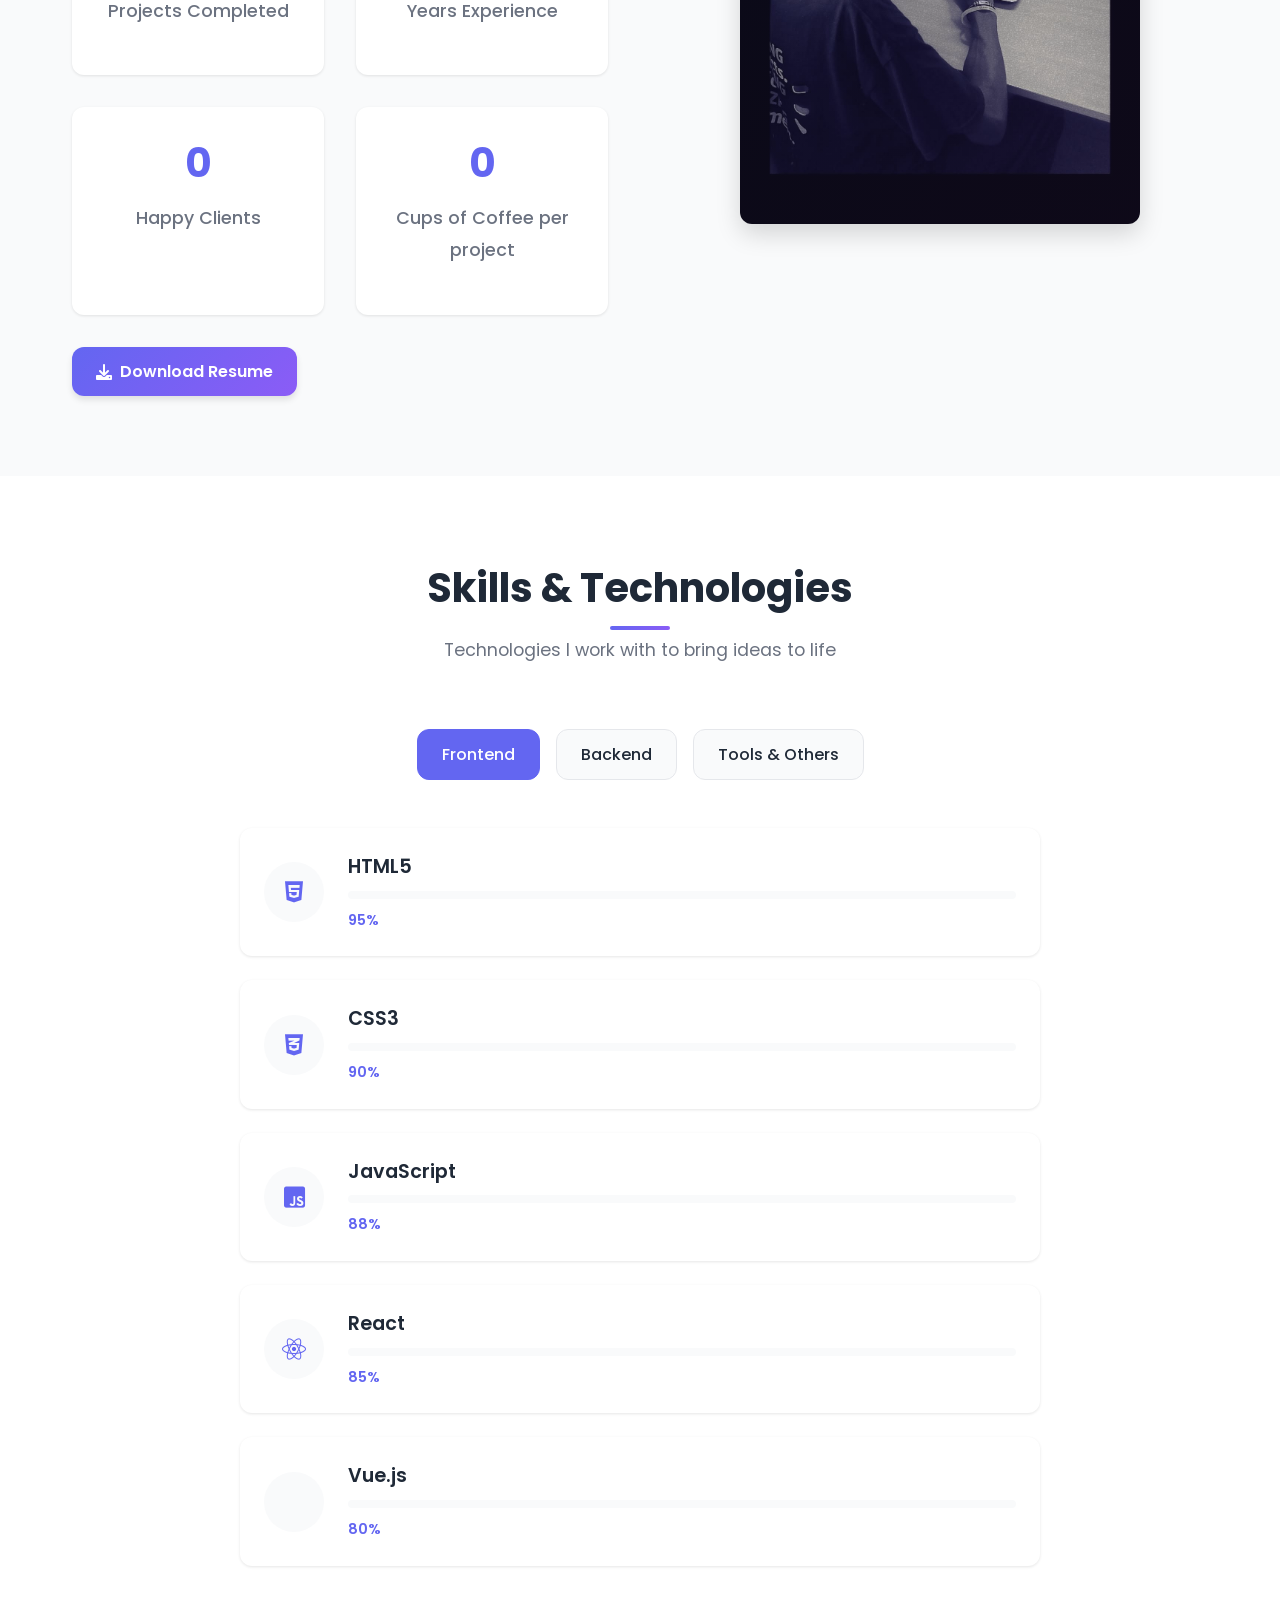
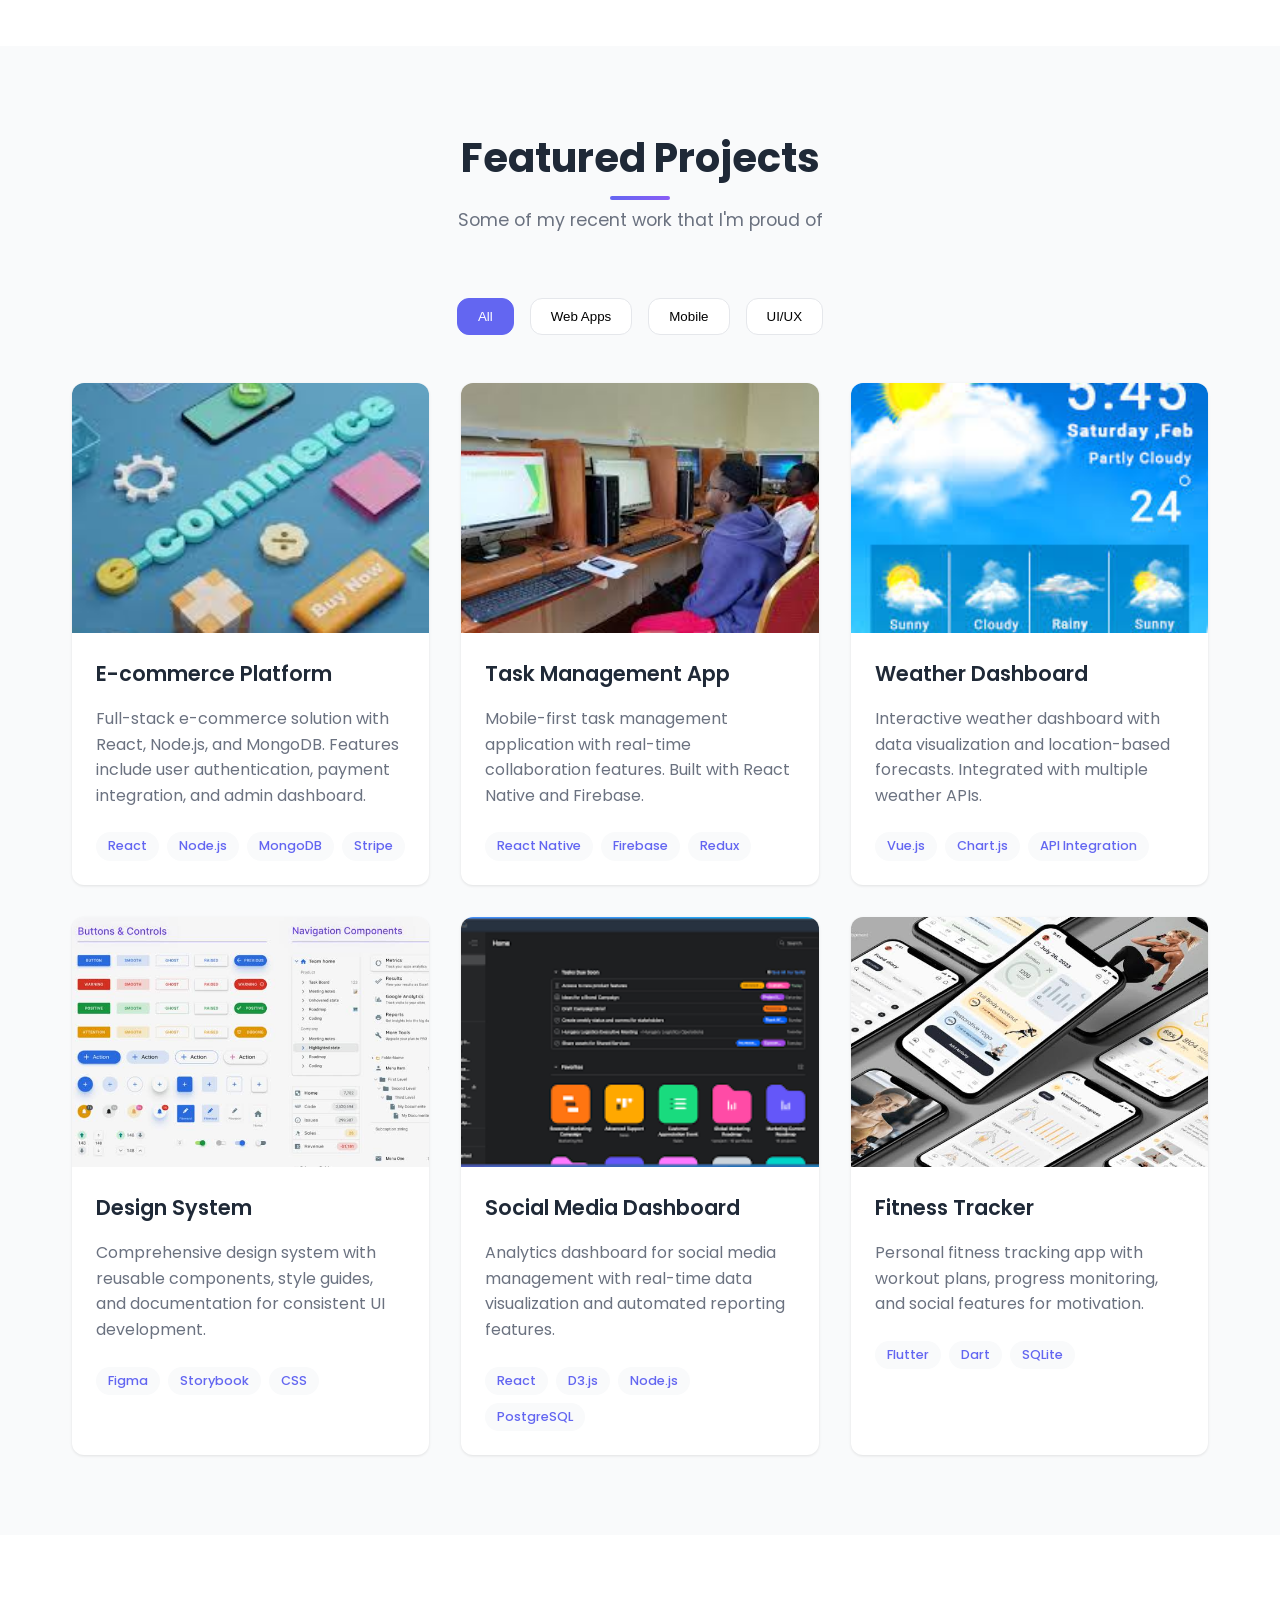
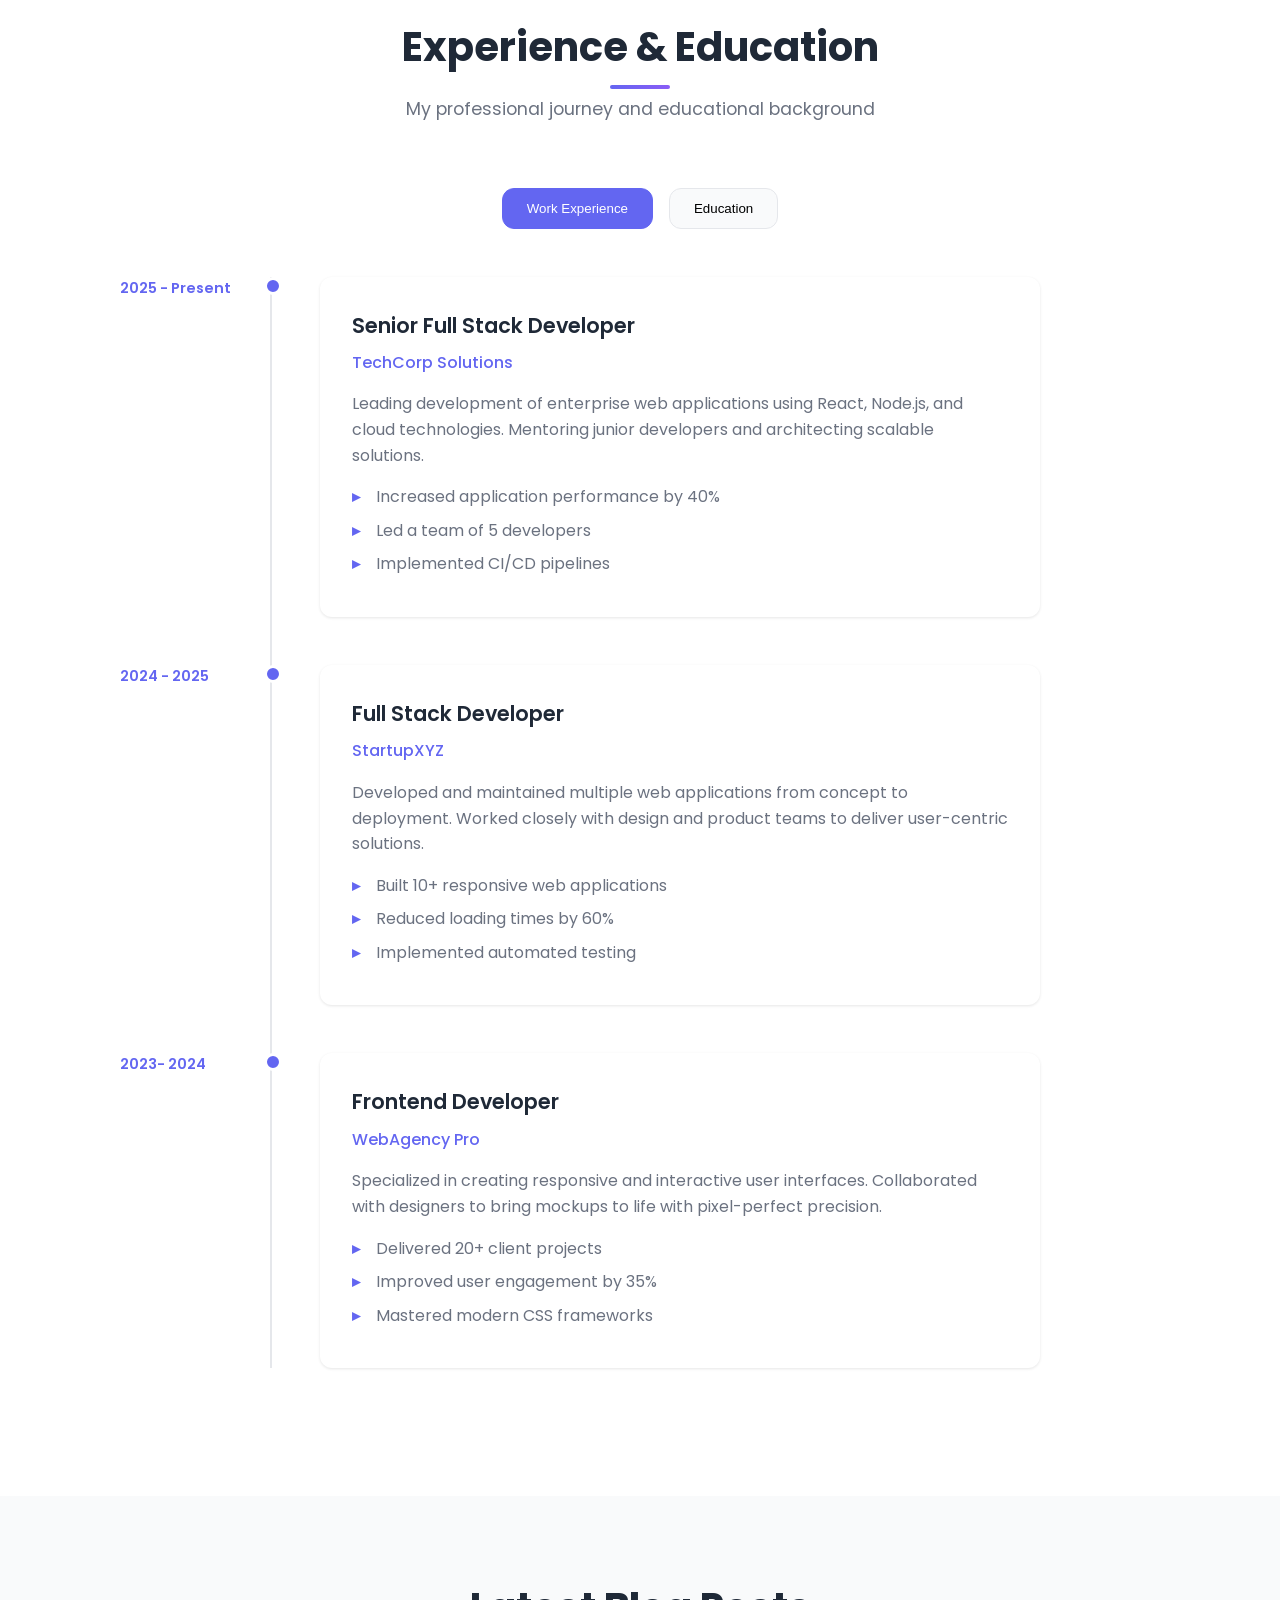
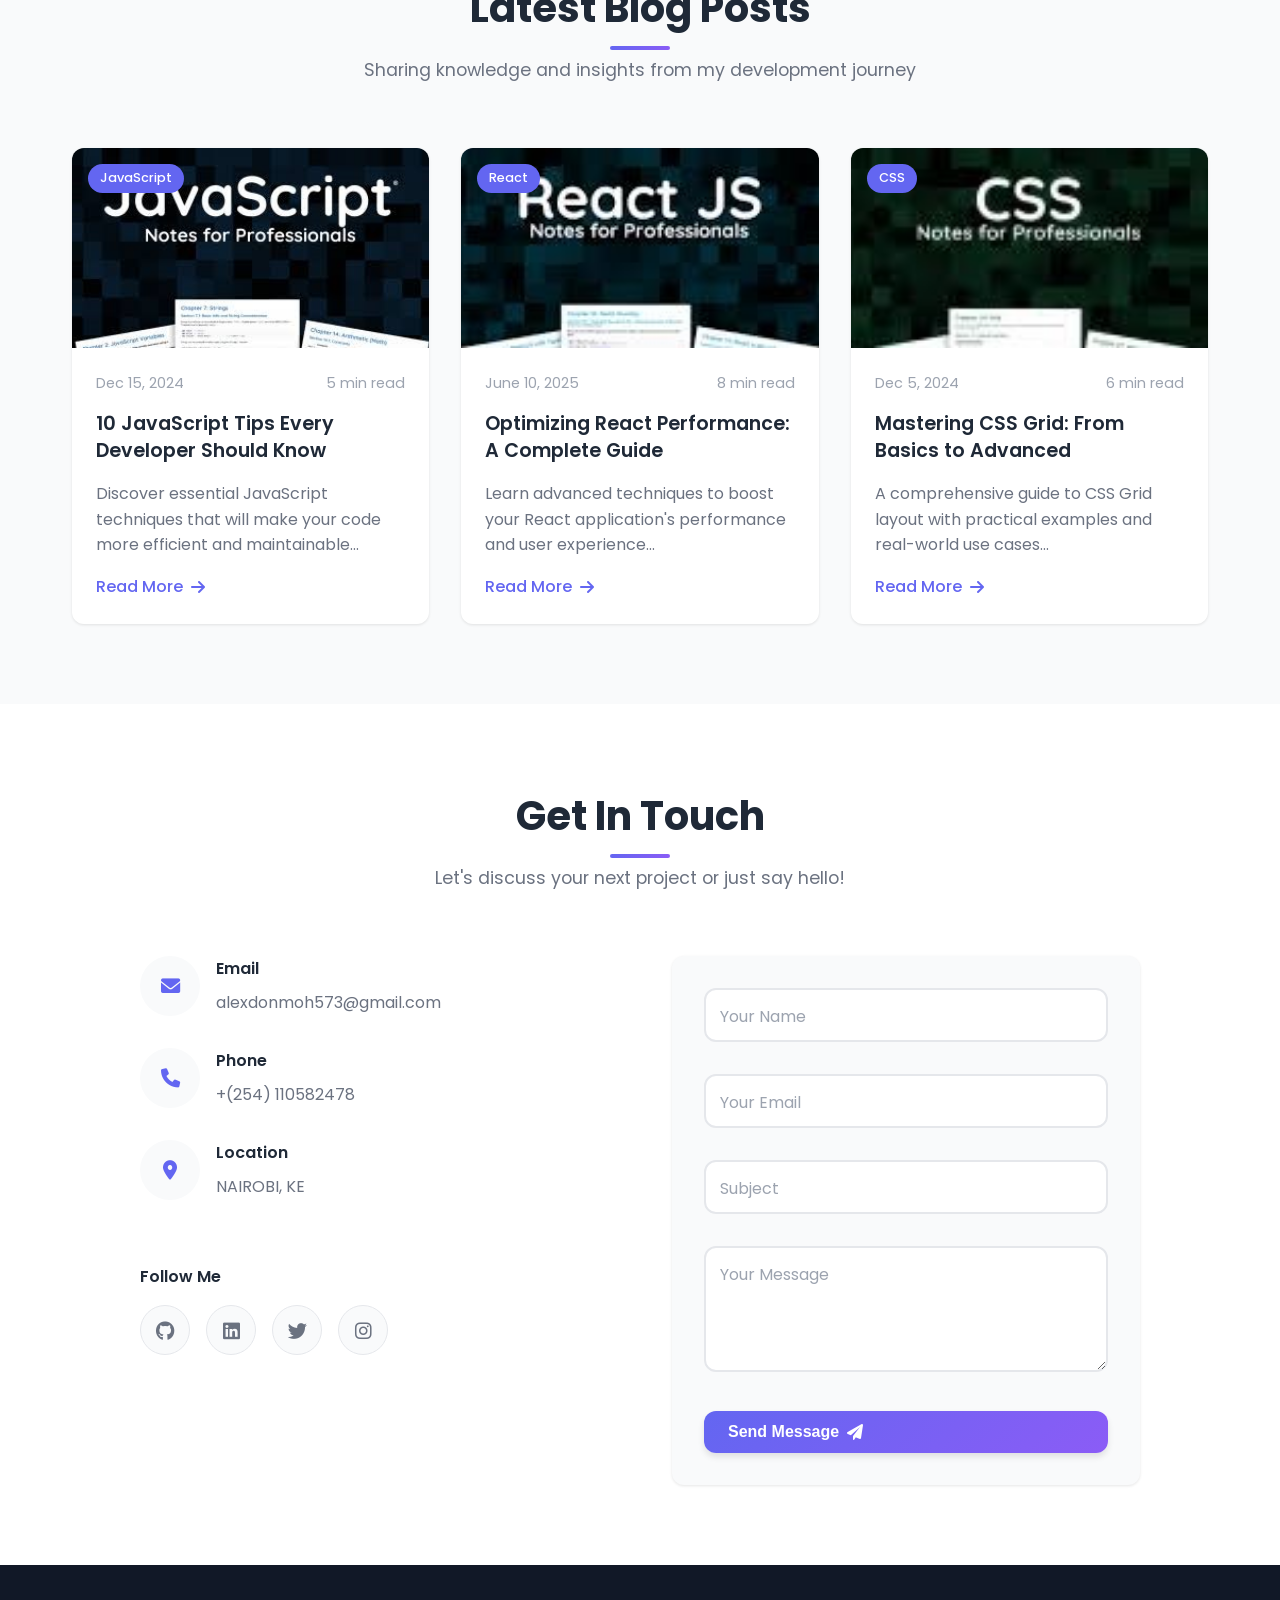
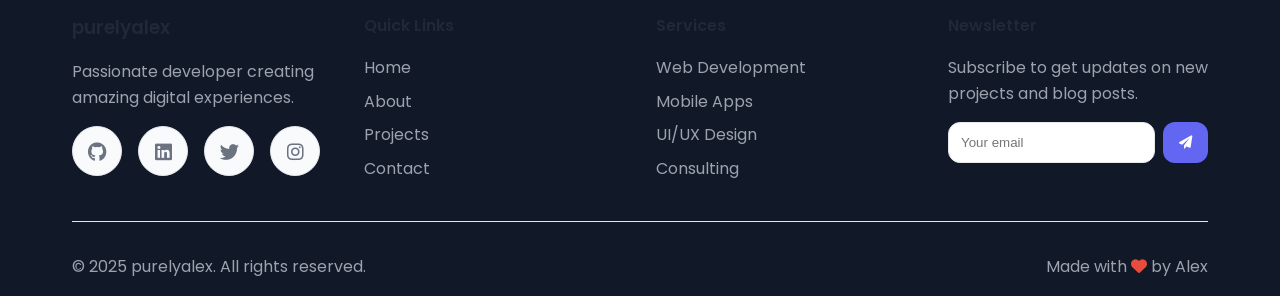
==== commit 6a1c0ab7: "Update index.html" ====
--- a/index.html
+++ b/index.html
@@ -93,7 +93,7 @@
             </div>
             <div class="about-content">
                 <div class="about-text">
-                    <h3>Hello! I'm Alex<span class="highlight">purelyalex</span></h3>
+                    <h3>Hello! I'm Alex,<span class="highlight">purelyalex</span></h3>
                     <p>I'm a passionate full-stack developer with over 2 years of experience in creating digital solutions that make a difference. I specialize in modern web technologies and love turning complex problems into simple, beautiful designs.</p>
                     <p>While not coding, I explore new technologies, contributing to open-source projects, or sharing my knowledge through blog posts and tutorials.</p>
                     
@@ -103,7 +103,7 @@
                             <p>Projects Completed</p>
                         </div>
                         <div class="stat">
-                            <h4 class="stat-number" data-target="5">0</h4>
+                            <h4 class="stat-number" data-target="2">0</h4>
                             <p>Years Experience</p>
                         </div>
                         <div class="stat">
@@ -111,8 +111,8 @@
                             <p>Happy Clients</p>
                         </div>
                         <div class="stat">
-                            <h4 class="stat-number" data-target="100">0</h4>
-                            <p>Cups of Coffee</p>
+                            <h4 class="stat-number" data-target="50">0</h4>
+                            <p>Cups of Coffee per project</p>
                         </div>
                     </div>
 
@@ -761,4 +761,4 @@
 
     <script src="script.js"></script>
 </body>
-</html>+</html>
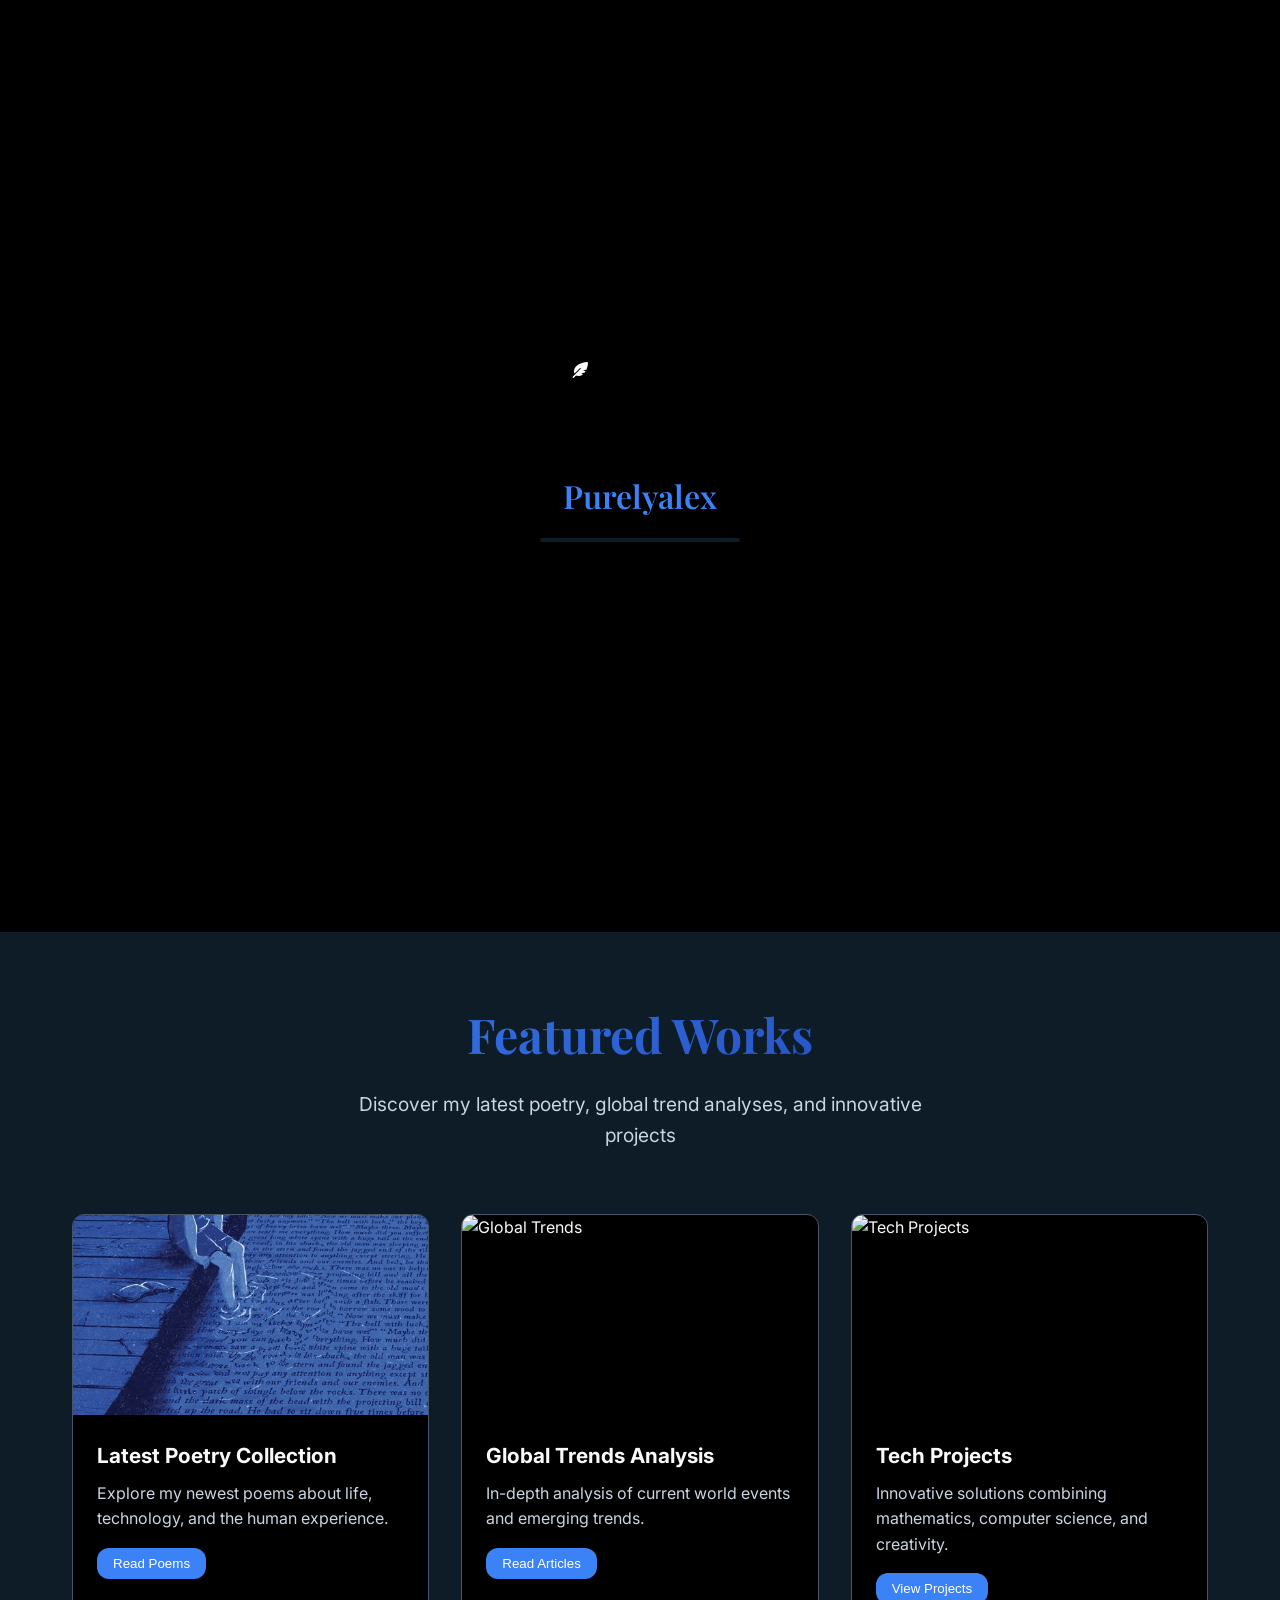
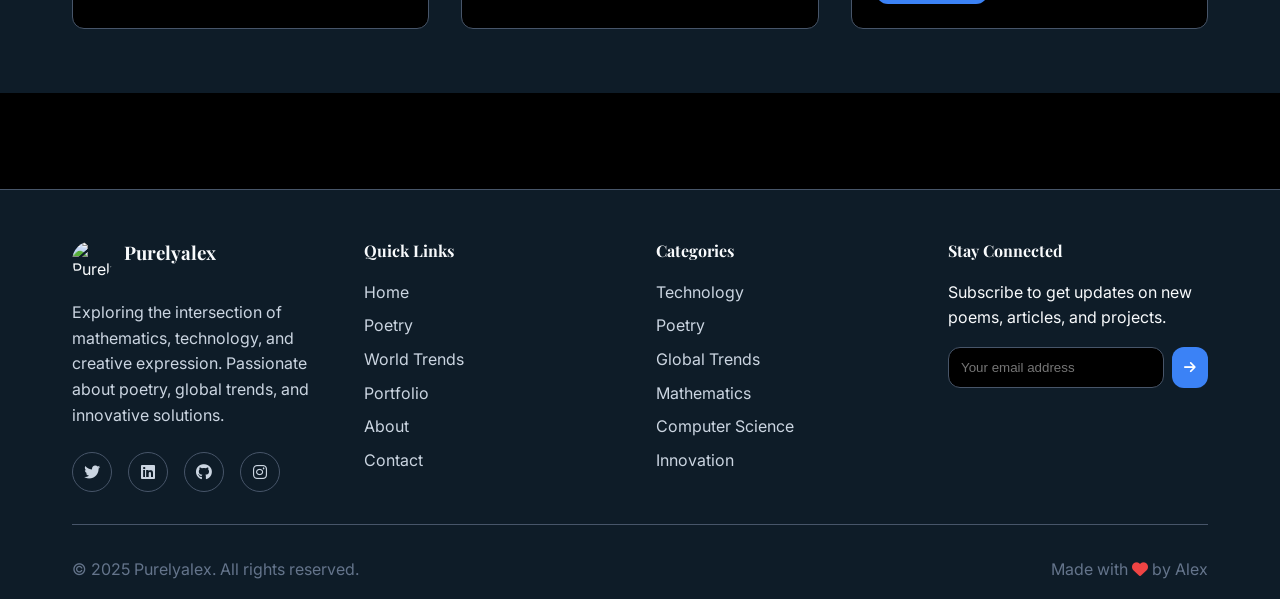
==== commit 86367cdd: "Add files via upload" ====
--- a/index.html
+++ b/index.html
@@ -3,762 +3,1674 @@
 <head>
     <meta charset="UTF-8">
     <meta name="viewport" content="width=device-width, initial-scale=1.0">
-    <title>Alex - Full Stack Developer | purelyalex</title>
-    <meta name="description" content="Alex (purelyalex) - Full Stack Developer specializing in modern web technologies">
+    <title>Purelyalex - Poetry, Global Trends & Portfolio</title>
+    
+    <!-- Fonts -->
+    <link href="https://fonts.googleapis.com/css2?family=Inter:wght@300;400;500;600;700&family=Playfair+Display:wght@400;500;600;700&display=swap" rel="stylesheet">
+    
+    <!-- Font Awesome -->
+    <link rel="stylesheet" href="https://cdnjs.cloudflare.com/ajax/libs/font-awesome/6.5.1/css/all.min.css">
+    
+    <!-- Styles -->
     <link rel="stylesheet" href="styles.css">
-    <link href="https://cdnjs.cloudflare.com/ajax/libs/font-awesome/6.0.0/css/all.min.css" rel="stylesheet">
-    <link href="https://fonts.googleapis.com/css2?family=Poppins:wght@300;400;500;600;700&display=swap" rel="stylesheet">
 </head>
 <body>
     <!-- Loading Screen -->
     <div id="loading-screen">
         <div class="loader">
-            <div class="loader-text">purelyalex</div>
-            <div class="loader-bar"></div>
+            <div class="logo-loader">
+                <div class="logo-spin">
+                    <i class="fas fa-feather-alt"></i>
+                </div>
+            </div>
+            <div class="loading-text">Purelyalex</div>
+            <div class="loading-bar">
+                <div class="loading-progress"></div>
+            </div>
         </div>
     </div>
 
     <!-- Navigation -->
     <nav class="navbar" id="navbar">
         <div class="nav-container">
-            <div class="nav-logo">
-                <a href="#home">purelyalex</a>
-            </div>
+            <a href="#" class="nav-brand">
+                <img src="1.jpg" alt="Purelyalex" class="nav-logo">
+                <span class="brand-text">Purelyalex</span>
+            </a>
+            
             <div class="nav-menu" id="nav-menu">
-                <a href="#home" class="nav-link active">Home</a>
-                <a href="#about" class="nav-link">About</a>
-                <a href="#skills" class="nav-link">Skills</a>
-                <a href="#projects" class="nav-link">Projects</a>
-                <a href="#experience" class="nav-link">Experience</a>
-                <a href="#blog" class="nav-link">Blog</a>
-                <a href="#contact" class="nav-link">Contact</a>
-                <div class="theme-toggle" id="theme-toggle">
+                <a href="#" class="nav-link active" data-section="home">
+                    <i class="fas fa-home"></i>
+                    <span>Home</span>
+                </a>
+                <a href="#" class="nav-link" data-section="poetry">
+                    <i class="fas fa-feather-alt"></i>
+                    <span>Poetry</span>
+                </a>
+                <a href="#" class="nav-link" data-section="blog">
+                    <i class="fas fa-globe"></i>
+                    <span>World Trends</span>
+                </a>
+                <a href="#" class="nav-link" data-section="portfolio">
+                    <i class="fas fa-briefcase"></i>
+                    <span>Portfolio</span>
+                </a>
+                <a href="#" class="nav-link" data-section="about">
+                    <i class="fas fa-user"></i>
+                    <span>About</span>
+                </a>
+                <a href="#" class="nav-link" data-section="contact">
+                    <i class="fas fa-envelope"></i>
+                    <span>Contact</span>
+                </a>
+            </div>
+
+            <div class="nav-controls">
+                <button class="search-toggle" id="search-toggle">
+                    <i class="fas fa-search"></i>
+                </button>
+                <button class="theme-toggle" id="theme-toggle">
                     <i class="fas fa-moon"></i>
-                </div>
-            </div>
-            <div class="hamburger" id="hamburger">
-                <span></span>
-                <span></span>
-                <span></span>
+                </button>
+                <div class="hamburger" id="hamburger">
+                    <span></span>
+                    <span></span>
+                    <span></span>
+                </div>
+            </div>
+        </div>
+        
+        <!-- Search Bar -->
+        <div class="search-bar" id="search-bar">
+            <div class="search-container">
+                <input type="text" id="search-input" placeholder="Search poems, articles, projects...">
+                <button class="search-btn">
+                    <i class="fas fa-search"></i>
+                </button>
+                <button class="search-close" id="search-close">
+                    <i class="fas fa-times"></i>
+                </button>
             </div>
         </div>
     </nav>
 
-    <!-- Hero Section -->
-    <section id="home" class="hero">
-        <div class="hero-container">
-            <div class="hero-content">
-                <div class="hero-text">
-                    <h1>Hi, I'm <span class="highlight">Alex</span></h1>
-                    <h2 class="typing-text">I'm a <span id="typed-text"></span></h2>
-                    <p>Passionate full-stack developer creating amazing digital experiences with modern technologies.</p>
-                    <div class="hero-buttons">
-                        <a href="#projects" class="btn btn-primary">View My Work</a>
-                        <a href="#contact" class="btn btn-secondary">Get In Touch</a>
-                    </div>
-                    <div class="social-links">
-                        <a href="#" aria-label="GitHub"><i class="fab fa-github"></i></a>
-                        <a href="#" aria-label="LinkedIn"><i class="fab fa-linkedin"></i></a>
-                        <a href="#" aria-label="Twitter"><i class="fab fa-twitter"></i></a>
-                        <a href="#" aria-label="Instagram"><i class="fab fa-instagram"></i></a>
-                    </div>
-                </div>
-                <div class="hero-image">
-                    <div class="image-container">
-                        <img src="1.jpg" alt="Alex Profile" id="profile-img">
-                        <div class="image-overlay"></div>
-                    </div>
-                </div>
-            </div>
-            <div class="scroll-indicator">
-                <div class="scroll-arrow"></div>
-            </div>
-        </div>
-        <div class="hero-bg-animation">
-            <div class="floating-shapes">
-                <div class="shape shape-1"></div>
-                <div class="shape shape-2"></div>
-                <div class="shape shape-3"></div>
-                <div class="shape shape-4"></div>
-            </div>
-        </div>
-    </section>
-
-    <!-- About Section -->
-    <section id="about" class="about">
-        <div class="container">
-            <div class="section-header">
-                <h2>About Me</h2>
-                <p>Get to know more about who I am and what I do</p>
-            </div>
-            <div class="about-content">
-                <div class="about-text">
-                    <h3>Hello! I'm Alex,<span class="highlight">purelyalex</span></h3>
-                    <p>I'm a passionate full-stack developer with over 2 years of experience in creating digital solutions that make a difference. I specialize in modern web technologies and love turning complex problems into simple, beautiful designs.</p>
-                    <p>While not coding, I explore new technologies, contributing to open-source projects, or sharing my knowledge through blog posts and tutorials.</p>
+    <!-- Main Content -->
+    <main class="main-content">
+        <!-- Home Section -->
+        <section id="home" class="section active">
+            <!-- Hero Section -->
+            <div class="hero">
+                <div class="hero-background">
+                    <div class="floating-particles"></div>
+                </div>
+                <div class="container">
+                    <div class="hero-content">
+                        <div class="profile-section">
+                            <div class="profile-image">
+                                <img src="2.jpg" alt="Purelyalex" id="profile-pic">
+                                <div class="profile-ring"></div>
+                            </div>
+                            <div class="profile-info">
+                                <h1 class="hero-title">
+                                    <span class="greeting">Hi, I'm Alex,</span>
+                                    <span class="name">Purelyalex</span>
+                                </h1>
+                                <div class="typing-container">
+                                    <span class="typing-text" id="typing-text"></span>
+                                    <span class="cursor">|</span>
+                                </div>
+                                <p class="hero-description">
+                                    Mathematics and Computer Science student at Maseno University, passionate about poetry, 
+                                    global trends analysis, and creating innovative solutions through technology.
+                                </p>
+                            </div>
+                        </div>
+
+                        <div class="hero-stats">
+                            <div class="stat-item">
+                                <div class="stat-number" data-target="50">0</div>
+                                <div class="stat-label">Poems Written</div>
+                            </div>
+                            <div class="stat-item">
+                                <div class="stat-number" data-target="15">0</div>
+                                <div class="stat-label">Articles Published</div>
+                            </div>
+                            <div class="stat-item">
+                                <div class="stat-number" data-target="10">0</div>
+                                <div class="stat-label">Projects Completed</div>
+                            </div>
+                            <div class="stat-item">
+                                <div class="stat-number" data-target="100">0</div>
+                                <div class="stat-label">Readers Reached</div>
+                            </div>
+                        </div>
+
+                        <div class="hero-actions">
+                            <button class="btn btn-primary" data-section="poetry">
+                                <i class="fas fa-feather-alt"></i>
+                                Explore Poetry
+                            </button>
+                            <button class="btn btn-secondary" data-section="blog">
+                                <i class="fas fa-globe"></i>
+                                Read Articles
+                            </button>
+                            <button class="btn btn-outline" data-section="portfolio">
+                                <i class="fas fa-briefcase"></i>
+                                View Portfolio
+                            </button>
+                        </div>
+
+                        <div class="social-links">
+                            <a href="#" class="social-link" data-tooltip="Twitter">
+                                <i class="fab fa-twitter"></i>
+                            </a>
+                            <a href="#" class="social-link" data-tooltip="LinkedIn">
+                                <i class="fab fa-linkedin"></i>
+                            </a>
+                            <a href="#" class="social-link" data-tooltip="GitHub">
+                                <i class="fab fa-github"></i>
+                            </a>
+                            <a href="#" class="social-link" data-tooltip="Instagram">
+                                <i class="fab fa-instagram"></i>
+                            </a>
+                            <a href="#" class="social-link" data-tooltip="Email">
+                                <i class="fas fa-envelope"></i>
+                            </a>
+                        </div>
+                    </div>
+                </div>
+                
+                <div class="scroll-indicator">
+                    <div class="scroll-arrow"></div>
+                    <span>Scroll to explore</span>
+                </div>
+            </div>
+
+            <!-- Featured Preview -->
+            <div class="featured-preview">
+                <div class="container">
+                    <div class="section-header">
+                        <h2 class="section-title">Featured Works</h2>
+                        <p class="section-subtitle">
+                            Discover my latest poetry, global trend analyses, and innovative projects
+                        </p>
+                    </div>
                     
-                    <div class="about-stats">
-                        <div class="stat">
-                            <h4 class="stat-number" data-target="50">0</h4>
-                            <p>Projects Completed</p>
-                        </div>
-                        <div class="stat">
-                            <h4 class="stat-number" data-target="2">0</h4>
-                            <p>Years Experience</p>
-                        </div>
-                        <div class="stat">
-                            <h4 class="stat-number" data-target="30">0</h4>
-                            <p>Happy Clients</p>
-                        </div>
-                        <div class="stat">
-                            <h4 class="stat-number" data-target="50">0</h4>
-                            <p>Cups of Coffee per project</p>
-                        </div>
-                    </div>
-
-                    <a href="portfolio.pdf" class="btn btn-primary" download>
+                    <div class="preview-grid">
+                        <div class="preview-card">
+                            <div class="preview-image">
+                                <img src="4.jpg" alt="Latest Poetry">
+                                <div class="preview-overlay">
+                                    <i class="fas fa-feather-alt"></i>
+                                </div>
+                            </div>
+                            <div class="preview-content">
+                                <h3>Latest Poetry Collection</h3>
+                                <p>Explore my newest poems about life, technology, and the human experience.</p>
+                                <button class="preview-btn" data-section="poetry">Read Poems</button>
+                            </div>
+                        </div>
+                        
+                        <div class="preview-card">
+                            <div class="preview-image">
+                                <img src="https://images.unsplash.com/photo-1611273426858-450d8e3c9fce?w=400&h=200&fit=crop" alt="Global Trends">
+                                <div class="preview-overlay">
+                                    <i class="fas fa-globe"></i>
+                                </div>
+                            </div>
+                            <div class="preview-content">
+                                <h3>Global Trends Analysis</h3>
+                                <p>In-depth analysis of current world events and emerging trends.</p>
+                                <button class="preview-btn" data-section="blog">Read Articles</button>
+                            </div>
+                        </div>
+                        
+                        <div class="preview-card">
+                            <div class="preview-image">
+                                <img src="https://images.unsplash.com/photo-1555949963-aa79dcee981c?w=400&h=200&fit=crop" alt="Tech Projects">
+                                <div class="preview-overlay">
+                                    <i class="fas fa-code"></i>
+                                </div>
+                            </div>
+                            <div class="preview-content">
+                                <h3>Tech Projects</h3>
+                                <p>Innovative solutions combining mathematics, computer science, and creativity.</p>
+                                <button class="preview-btn" data-section="portfolio">View Projects</button>
+                            </div>
+                        </div>
+                    </div>
+                </div>
+            </div>
+        </section>
+
+        <!-- Poetry Section -->
+        <section id="poetry" class="section">
+            <div class="container">
+                <div class="section-header">
+                    <h2 class="section-title">Poetry Collection</h2>
+                    <p class="section-subtitle">
+                        Words that capture the essence of life, love, technology, and the human spirit
+                    </p>
+                </div>
+
+                <div class="poetry-filters">
+                    <button class="filter-btn active" data-filter="all">All Poems</button>
+                    <button class="filter-btn" data-filter="university">University Life</button>
+                    <button class="filter-btn" data-filter="technology">Technology</button>
+                    <button class="filter-btn" data-filter="love">Love & Romance</button>
+                    <button class="filter-btn" data-filter="nature">Nature</button>
+                    <button class="filter-btn" data-filter="life">Life & Philosophy</button>
+                </div>
+
+                <div class="poetry-grid">
+                    <!-- Poem 1 -->
+                    <article class="poem-card" data-category="technology">
+                        <div class="poem-image">
+                            <img src="6.jpg" alt="Digital Dreams">
+                            <div class="poem-overlay">
+                                <button class="read-poem-btn" data-poem="1">
+                                    <i class="fas fa-book-open"></i>
+                                    Read Poem
+                                </button>
+                            </div>
+                        </div>
+                        <div class="poem-content">
+                            <div class="poem-meta">
+                                <span class="poem-date">July 2, 2025</span>
+                                <span class="poem-category">Technology</span>
+                            </div>
+                            <h3 class="poem-title">Digital Dreams</h3>
+                            <p class="poem-excerpt">In circuits and code we find our way, Through binary paths where thoughts convey...</p>
+                            <div class="poem-stats">
+                                <button class="stat-btn like-btn" data-poem="1">
+                                    <i class="far fa-heart"></i>
+                                    <span class="like-count">42</span>
+                                </button>
+                                <button class="stat-btn comment-btn" data-poem="1">
+                                    <i class="far fa-comment"></i>
+                                    <span class="comment-count">8</span>
+                                </button>
+                                <button class="stat-btn share-btn" data-poem="1">
+                                    <i class="fas fa-share"></i>
+                                </button>
+                            </div>
+                        </div>
+                    </article>
+
+                    <!-- Poem 2 -->
+                    <article class="poem-card" data-category="love">
+                        <div class="poem-image">
+                            <img src="11.jpg" alt="Moonlit Whispers">
+                            <div class="poem-overlay">
+                                <button class="read-poem-btn" data-poem="2">
+                                    <i class="fas fa-book-open"></i>
+                                    Read Poem
+                                </button>
+                            </div>
+                        </div>
+                        <div class="poem-content">
+                            <div class="poem-meta">
+                                <span class="poem-date">June 28, 2025</span>
+                                <span class="poem-category">Love</span>
+                            </div>
+                            <h3 class="poem-title">Moonlit Whispers</h3>
+                            <p class="poem-excerpt">Under silver light we dance tonight, Hearts beating in perfect rhyme...</p>
+                            <div class="poem-stats">
+                                <button class="stat-btn like-btn" data-poem="2">
+                                    <i class="far fa-heart"></i>
+                                    <span class="like-count">67</span>
+                                </button>
+                                <button class="stat-btn comment-btn" data-poem="2">
+                                    <i class="far fa-comment"></i>
+                                    <span class="comment-count">15</span>
+                                </button>
+                                <button class="stat-btn share-btn" data-poem="2">
+                                    <i class="fas fa-share"></i>
+                                </button>
+                            </div>
+                        </div>
+                    </article>
+
+                    <!-- Poem 3 -->
+                    <article class="poem-card" data-category="university">
+                        <div class="poem-image">
+                            <img src="7.jpeg" alt="Maseno Mornings">
+                            <div class="poem-overlay">
+                                <button class="read-poem-btn" data-poem="3">
+                                    <i class="fas fa-book-open"></i>
+                                    Read Poem
+                                </button>
+                            </div>
+                        </div>
+                        <div class="poem-content">
+                            <div class="poem-meta">
+                                <span class="poem-date">July3 ,2025</span>
+                                <span class="poem-category">University Life</span>
+                            </div>
+                            <h3 class="poem-title">Maseno Mornings</h3>
+                            <p class="poem-excerpt">Dawn breaks over lecture halls, Where dreams and knowledge intertwine...</p>
+                            <div class="poem-stats">
+                                <button class="stat-btn like-btn" data-poem="3">
+                                    <i class="far fa-heart"></i>
+                                    <span class="like-count">34</span>
+                                </button>
+                                <button class="stat-btn comment-btn" data-poem="3">
+                                    <i class="far fa-comment"></i>
+                                    <span class="comment-count">12</span>
+                                </button>
+                                <button class="stat-btn share-btn" data-poem="3">
+                                    <i class="fas fa-share"></i>
+                                </button>
+                            </div>
+                        </div>
+                    </article>
+
+                    <!-- Poem 4 -->
+                    <article class="poem-card" data-category="nature">
+                        <div class="poem-image">
+                            <img src="8.jpg" alt="Mountain Solitude">
+                            <div class="poem-overlay">
+                                <button class="read-poem-btn" data-poem="4">
+                                    <i class="fas fa-book-open"></i>
+                                    Read Poem
+                                </button>
+                            </div>
+                        </div>
+                        <div class="poem-content">
+                            <div class="poem-meta">
+                                <span class="poem-date">June 29, 2025</span>
+                                <span class="poem-category">Nature</span>
+                            </div>
+                            <h3 class="poem-title">Noisy Silence</h3>
+                            <p class="poem-excerpt">High above the world's noise, Where silence speaks the loudest voice...</p>
+                            <div class="poem-stats">
+                                <button class="stat-btn like-btn" data-poem="4">
+                                    <i class="far fa-heart"></i>
+                                    <span class="like-count">28</span>
+                                </button>
+                                <button class="stat-btn comment-btn" data-poem="4">
+                                    <i class="far fa-comment"></i>
+                                    <span class="comment-count">6</span>
+                                </button>
+                                <button class="stat-btn share-btn" data-poem="4">
+                                    <i class="fas fa-share"></i>
+                                </button>
+                            </div>
+                        </div>
+                    </article>
+
+                    <!-- Poem 5 -->
+                    <article class="poem-card" data-category="life">
+                        <div class="poem-image">
+                            <img src="9.jpg" alt="Reflections">
+                            <div class="poem-overlay">
+                                <button class="read-poem-btn" data-poem="5">
+                                    <i class="fas fa-book-open"></i>
+                                    Read Poem
+                                </button>
+                            </div>
+                        </div>
+                        <div class="poem-content">
+                            <div class="poem-meta">
+                                <span class="poem-date">July 3, 2025</span>
+                                <span class="poem-category">Life & Philosophy</span>
+                            </div>
+                            <h3 class="poem-title">Reflections</h3>
+                            <p class="poem-excerpt">In mirrors of time we see ourselves, Past, present, future shelves...</p>
+                            <div class="poem-stats">
+                                <button class="stat-btn like-btn" data-poem="5">
+                                    <i class="far fa-heart"></i>
+                                    <span class="like-count">51</span>
+                                </button>
+                                <button class="stat-btn comment-btn" data-poem="5">
+                                    <i class="far fa-comment"></i>
+                                    <span class="comment-count">18</span>
+                                </button>
+                                <button class="stat-btn share-btn" data-poem="5">
+                                    <i class="fas fa-share"></i>
+                                </button>
+                            </div>
+                        </div>
+                    </article>
+
+                    <!-- Poem 6 -->
+                    <article class="poem-card" data-category="technology">
+                        <div class="poem-image">
+                            <img src="10.jpg" alt="Algorithm of the Heart">
+                            <div class="poem-overlay">
+                                <button class="read-poem-btn" data-poem="6">
+                                    <i class="fas fa-book-open"></i>
+                                    Read Poem
+                                </button>
+                            </div>
+                        </div>
+                        <div class="poem-content">
+                            <div class="poem-meta">
+                                <span class="poem-date">July 4, 2025</span>
+                                <span class="poem-category">Technology</span>
+                            </div>
+                            <h3 class="poem-title">Algorithm of the Heart</h3>
+                            <p class="poem-excerpt">If love were code, what would it be? A function of you and me...</p>
+                            <div class="poem-stats">
+                                <button class="stat-btn like-btn" data-poem="6">
+                                    <i class="far fa-heart"></i>
+                                    <span class="like-count">73</span>
+                                </button>
+                                <button class="stat-btn comment-btn" data-poem="6">
+                                    <i class="far fa-comment"></i>
+                                    <span class="comment-count">22</span>
+                                </button>
+                                <button class="stat-btn share-btn" data-poem="6">
+                                    <i class="fas fa-share"></i>
+                                </button>
+                            </div>
+                        </div>
+                    </article>
+                </div>
+
+                <div class="newsletter-section">
+                    <div class="newsletter-content">
+                        <h3>Stay Updated</h3>
+                        <p>Subscribe to receive notifications about new poems and articles</p>
+                        <form class="newsletter-form">
+                            <input type="email" placeholder="Enter your email" required>
+                            <button type="submit" class="btn btn-primary">Subscribe</button>
+                        </form>
+                    </div>
+                </div>
+            </div>
+        </section>
+
+        <!-- Blog Section -->
+        <section id="blog" class="section">
+            <div class="container">
+                <div class="section-header">
+                    <h2 class="section-title">Global Trends & Kenya News</h2>
+                    <p class="section-subtitle">
+                        In-depth analysis of world events, technology trends, and Kenya's role in global development
+                    </p>
+                </div>
+
+                <!-- Featured Article -->
+                <div class="featured-article">
+                    <div class="featured-image">
+                        <img src="https://images.unsplash.com/photo-1611273426858-450d8e3c9fce?w=600&h=300&fit=crop" alt="Kenya Tech Hub">
+                        <div class="featured-badge">Featured</div>
+                    </div>
+                    <div class="featured-content">
+                        <h3 class="featured-title">Kenya's Silicon Savannah: Leading Africa's Tech Revolution</h3>
+                        <p class="featured-excerpt">
+                            How Kenya became the technology hub of East Africa, from M-Pesa innovation to thriving startup ecosystem. 
+                            Exploring the factors that made Nairobi the "Silicon Savannah" and its impact on continental development.
+                        </p>
+                        <div class="article-stats">
+                            <div class="stat-item">
+                                <i class="fas fa-calendar"></i>
+                                <span>June 25, 2025</span>
+                            </div>
+                            <div class="stat-item">
+                                <i class="fas fa-clock"></i>
+                                <span>4 min read</span>
+                            </div>
+                            <div class="stat-item">
+                                <i class="fas fa-eye"></i>
+                                <span>2.3K views</span>
+                            </div>
+                        </div>
+                        <button class="btn btn-primary read-article-btn" data-article="kenya-tech">
+                            <i class="fas fa-arrow-right"></i>
+                            Read Full Article
+                        </button>
+                    </div>
+                </div>
+
+                <div class="blog-filters">
+                    <button class="filter-btn active" data-filter="all">All Articles</button>
+                    <button class="filter-btn" data-filter="technology">Technology</button>
+                    <button class="filter-btn" data-filter="economics">Economics</button>
+                    <button class="filter-btn" data-filter="politics">Politics</button>
+                    <button class="filter-btn" data-filter="climate">Climate</button>
+                    <button class="filter-btn" data-filter="social">Social Issues</button>
+                    <button class="filter-btn" data-filter="sports">Sports</button>
+                  <button class="filter-btn" data-filter="sports">Sports</button>
+
+                </div>
+
+                <div class="blog-grid">
+                    <!-- Article 1 - Kenya Economy -->
+                    <article class="blog-card" data-category="economics">
+                        <div class="blog-image">
+                            <img src="17.jpg" alt="Kenya Economy">
+                            <div class="blog-overlay">
+                                <button class="read-article-btn" data-article="kenya-economy">
+                                    <i class="fas fa-arrow-right"></i>
+                                </button>
+                            </div>
+                        </div>
+                        <div class="blog-content">
+                            <div class="article-meta">
+                                <span class="article-date">July 3, 2025</span>
+                                <span class="article-category">Economics</span>
+                            </div>
+                            <h3 class="blog-title">Kenya's Economic Growth: Opportunities and Challenges in 2024</h3>
+                            <p class="blog-excerpt">Analyzing Kenya's economic trajectory, from agricultural exports to digital financial services and the challenges ahead...</p>
+                            <div class="blog-stats">
+                                <div class="stat-item">
+                                    <i class="fas fa-eye"></i>
+                                    <span>1.8K</span>
+                                </div>
+                                <div class="stat-item">
+                                    <i class="fas fa-heart"></i>
+                                    <span>89</span>
+                                </div>
+                                <div class="stat-item">
+                                    <i class="fas fa-comment"></i>
+                                    <span>23</span>
+                                </div>
+                            </div>
+                        </div>
+                    </article>
+
+                    <!-- Article 2 - Kenya Politics -->
+                    <article class="blog-card" data-category="politics">
+                        <div class="blog-image">
+                            <img src="https://images.unsplash.com/photo-1529107386315-e1a2ed48a620?w=400&h=250&fit=crop" alt="Kenya Politics">
+                            <div class="blog-overlay">
+                                <button class="read-article-btn" data-article="kenya-politics">
+                                    <i class="fas fa-arrow-right"></i>
+                                </button>
+                            </div>
+                        </div>
+                        <div class="blog-content">
+                            <div class="article-meta">
+                                <span class="article-date">June 28, 2025</span>
+                                <span class="article-category">Politics</span>
+                            </div>
+                            <h3 class="blog-title">Kenya's Democratic Journey: Progress and Reforms in 2024</h3>
+                            <p class="blog-excerpt">Examining Kenya's political landscape, democratic institutions, and ongoing reforms shaping the nation's future...</p>
+                            <div class="blog-stats">
+                                <div class="stat-item">
+                                    <i class="fas fa-eye"></i>
+                                    <span>2.1K</span>
+                                </div>
+                                <div class="stat-item">
+                                    <i class="fas fa-heart"></i>
+                                    <span>156</span>
+                                </div>
+                                <div class="stat-item">
+                                    <i class="fas fa-comment"></i>
+                                    <span>45</span>
+                                </div>
+                            </div>
+                        </div>
+                    </article>
+
+                    <!-- Article 3 - Kenya Climate -->
+                    <article class="blog-card" data-category="climate">
+                        <div class="blog-image">
+                            <img src="18.jpg" alt="Kenya Climate">
+                            <div class="blog-overlay">
+                                <button class="read-article-btn" data-article="kenya-climate">
+                                    <i class="fas fa-arrow-right"></i>
+                                </button>
+                            </div>
+                        </div>
+                        <div class="blog-content">
+                            <div class="article-meta">
+                                <span class="article-date">July 4, 2025</span>
+                                <span class="article-category">Climate</span>
+                            </div>
+                            <h3 class="blog-title">Kenya's Climate Action: Green Energy and Conservation Leadership</h3>
+                            <p class="blog-excerpt">How Kenya is leading Africa in renewable energy adoption and wildlife conservation efforts...</p>
+                            <div class="blog-stats">
+                                <div class="stat-item">
+                                    <i class="fas fa-eye"></i>
+                                    <span>1.5K</span>
+                                </div>
+                                <div class="stat-item">
+                                    <i class="fas fa-heart"></i>
+                                    <span>78</span>
+                                </div>
+                                <div class="stat-item">
+                                    <i class="fas fa-comment"></i>
+                                    <span>19</span>
+                                </div>
+                            </div>
+                        </div>
+                    </article>
+
+                    <!-- Article 4 - Kenya Education -->
+                    <article class="blog-card" data-category="social">
+                        <div class="blog-image">
+                            <img src="19.jpg" alt="Kenya Education">
+                            <div class="blog-overlay">
+                                <button class="read-article-btn" data-article="kenya-education">
+                                    <i class="fas fa-arrow-right"></i>
+                                </button>
+                            </div>
+                        </div>
+                        <div class="blog-content">
+                            <div class="article-meta">
+                                <span class="article-date">June 30, 2025</span>
+                                <span class="article-category">Education</span>
+                            </div>
+                            <h3 class="blog-title">Transforming Education in Kenya: Digital Learning Revolution</h3>
+                            <p class="blog-excerpt">The impact of digital technology on Kenya's education system and student outcomes...</p>
+                            <div class="blog-stats">
+                                <div class="stat-item">
+                                    <i class="fas fa-eye"></i>
+                                    <span>1.2K</span>
+                                </div>
+                                <div class="stat-item">
+                                    <i class="fas fa-heart"></i>
+                                    <span>65</span>
+                                </div>
+                                <div class="stat-item">
+                                    <i class="fas fa-comment"></i>
+                                    <span>14</span>
+                                </div>
+                            </div>
+                        </div>
+                    </article>
+
+                    <!-- Article 5 - Kenya Sports -->
+                    <article class="blog-card" data-category="sports">
+                        <div class="blog-image">
+                            <img src="20.jpg" alt="Kenya Sports">
+                            <div class="blog-overlay">
+                                <button class="read-article-btn" data-article="kenya-sports">
+                                    <i class="fas fa-arrow-right"></i>
+                                </button>
+                            </div>
+                        </div>
+                        <div class="blog-content">
+                            <div class="article-meta">
+                                <span class="article-date">June 20, 2025</span>
+                                <span class="article-category">Sports</span>
+                            </div>
+                            <h3 class="blog-title">Kenya's Athletic Excellence: Dominating Global Running</h3>
+                            <p class="blog-excerpt">The story behind Kenya's incredible success in long-distance running and marathon championships...</p>
+                            <div class="blog-stats">
+                                <div class="stat-item">
+                                    <i class="fas fa-eye"></i>
+                                    <span>980</span>
+                                </div>
+                                <div class="stat-item">
+                                    <i class="fas fa-heart"></i>
+                                    <span>42</span>
+                                </div>
+                                <div class="stat-item">
+                                    <i class="fas fa-comment"></i>
+                                    <span>8</span>
+                                </div>
+                            </div>
+                        </div>
+                    </article>
+
+                    <!-- Article 6 - Kenya Agriculture -->
+                    <article class="blog-card" data-category="economics">
+                        <div class="blog-image">
+                            <img src="21.jpg" alt="Kenya Agriculture">
+                            <div class="blog-overlay">
+                                <button class="read-article-btn" data-article="kenya-agriculture">
+                                    <i class="fas fa-arrow-right"></i>
+                                </button>
+                            </div>
+                        </div>
+                        <div class="blog-content">
+                            <div class="article-meta">
+                                <span class="article-date">July 3, 2025</span>
+                                <span class="article-category">Agriculture</span>
+                            </div>
+                            <h3 class="blog-title">Kenya's Agricultural Innovation: Feeding Africa's Future</h3>
+                            <p class="blog-excerpt">How Kenyan farmers are using technology and sustainable practices to revolutionize agriculture...</p>
+                            <div class="blog-stats">
+                                <div class="stat-item">
+                                    <i class="fas fa-eye"></i>
+                                    <span>1.4K</span>
+                                </div>
+                                <div class="stat-item">
+                                    <i class="fas fa-heart"></i>
+                                    <span>87</span>
+                                </div>
+                                <div class="stat-item">
+                                    <i class="fas fa-comment"></i>
+                                    <span>25</span>
+                                </div>
+                            </div>
+                        </div>
+                    </article>
+
+                    <!-- Article 7 - Kenya Healthcare -->
+                    <article class="blog-card" data-category="social">
+                        <div class="blog-image">
+                            <img src="22.jpg" alt="Kenya Healthcare">
+                            <div class="blog-overlay">
+                                <button class="read-article-btn" data-article="kenya-healthcare">
+                                    <i class="fas fa-arrow-right"></i>
+                                </button>
+                            </div>
+                        </div>
+                        <div class="blog-content">
+                            <div class="article-meta">
+                                <span class="article-date">June 20, 2025</span>
+                                <span class="article-category">Healthcare</span>
+                            </div>
+                            <h3 class="blog-title">Kenya's Healthcare Revolution: Digital Health Solutions</h3>
+                            <p class="blog-excerpt">Exploring Kenya's innovative approach to healthcare delivery through technology and community programs...</p>
+                            <div class="blog-stats">
+                                <div class="stat-item">
+                                    <i class="fas fa-eye"></i>
+                                    <span>1.1K</span>
+                                </div>
+                                <div class="stat-item">
+                                    <i class="fas fa-heart"></i>
+                                    <span>73</span>
+                                </div>
+                                <div class="stat-item">
+                                    <i class="fas fa-comment"></i>
+                                    <span>16</span>
+                                </div>
+                            </div>
+                        </div>
+                    </article>
+
+                    <!-- Article 8 - Kenya Tourism -->
+                    <article class="blog-card" data-category="economics">
+                        <div class="blog-image">
+                            <img src="23.jpg" alt="Kenya Tourism">
+                            <div class="blog-overlay">
+                                <button class="read-article-btn" data-article="kenya-tourism">
+                                    <i class="fas fa-arrow-right"></i>
+                                </button>
+                            </div>
+                        </div>
+                        <div class="blog-content">
+                            <div class="article-meta">
+                                <span class="article-date">June 17,2025</span>
+                                <span class="article-category">Tourism</span>
+                            </div>
+                            <h3 class="blog-title">Kenya's Tourism Renaissance: Sustainable Travel and Conservation</h3>
+                            <p class="blog-excerpt">How Kenya is balancing tourism growth with wildlife conservation and community development...</p>
+                            <div class="blog-stats">
+                                <div class="stat-item">
+                                    <i class="fas fa-eye"></i>
+                                    <span>1.6K</span>
+                                </div>
+                                <div class="stat-item">
+                                    <i class="fas fa-heart"></i>
+                                    <span>94</span>
+                                </div>
+                                <div class="stat-item">
+                                    <i class="fas fa-comment"></i>
+                                    <span>31</span>
+                                </div>
+                            </div>
+                        </div>
+                    </article>
+
+                    <!-- Article 9 - Kenya Infrastructure -->
+                    <article class="blog-card" data-category="technology">
+                        <div class="blog-image">
+                            <img src="24.jpg" alt="Kenya Infrastructure">
+                            <div class="blog-overlay">
+                                <button class="read-article-btn" data-article="kenya-infrastructure">
+                                    <i class="fas fa-arrow-right"></i>
+                                </button>
+                            </div>
+                        </div>
+                        <div class="blog-content">
+                            <div class="article-meta">
+                                <span class="article-date">June 29, 2025</span>
+                                <span class="article-category">Infrastructure</span>
+                            </div>
+                            <h3 class="blog-title">Kenya's Infrastructure Boom: Building the Future</h3>
+                            <p class="blog-excerpt">Major infrastructure projects transforming Kenya's connectivity and economic potential...</p>
+                            <div class="blog-stats">
+                                <div class="stat-item">
+                                    <i class="fas fa-eye"></i>
+                                    <span>1.3K</span>
+                                </div>
+                                <div class="stat-item">
+                                    <i class="fas fa-heart"></i>
+                                    <span>68</span>
+                                </div>
+                                <div class="stat-item">
+                                    <i class="fas fa-comment"></i>
+                                    <span>12</span>
+                                </div>
+                            </div>
+                        </div>
+                    </article>
+                </div>
+
+                <div class="load-more-section">
+                    <button class="btn btn-outline load-more-btn">
+                        <i class="fas fa-plus"></i>
+                        Load More Articles
+                    </button>
+                </div>
+            </div>
+        </section>
+
+        <!-- Portfolio Section -->
+        <section id="portfolio" class="section">
+            <div class="container">
+                <div class="section-header">
+                    <h2 class="section-title">Portfolio</h2>
+                    <p class="section-subtitle">
+                        Innovative projects combining mathematics, computer science, and creative problem-solving
+                    </p>
+                </div>
+
+
+                   <a href="portfolio.pdf" class="lexy" download>
                         <i class="fas fa-download"></i> Download Resume
                     </a>
-                </div>
-                <div class="about-image">
-                    <div class="about-img-container">
-                        <img src="2.jpg" alt="Alex Working">
-                        <div class="about-img-overlay"></div>
-                    </div>
-                </div>
-            </div>
-        </div>
-    </section>
-
-    <!-- Skills Section -->
-    <section id="skills" class="skills">
-        <div class="container">
-            <div class="section-header">
-                <h2>Skills & Technologies</h2>
-                <p>Technologies I work with to bring ideas to life</p>
-            </div>
-            <div class="skills-content">
-                <div class="skills-categories">
-                    <div class="skill-category active" data-category="frontend">Frontend</div>
-                    <div class="skill-category" data-category="backend">Backend</div>
-                    <div class="skill-category" data-category="tools">Tools & Others</div>
-                </div>
-                
-                <div class="skills-grid">
-                    <div class="skill-group frontend active">
-                        <div class="skill-item">
-                            <div class="skill-icon">
-                                <i class="fab fa-html5"></i>
-                            </div>
-                            <div class="skill-info">
-                                <h4>HTML5</h4>
-                                <div class="skill-bar">
-                                    <div class="skill-progress" data-width="95%"></div>
-                                </div>
-                                <span class="skill-percentage">95%</span>
-                            </div>
-                        </div>
-                        <div class="skill-item">
-                            <div class="skill-icon">
-                                <i class="fab fa-css3-alt"></i>
-                            </div>
-                            <div class="skill-info">
-                                <h4>CSS3</h4>
-                                <div class="skill-bar">
-                                    <div class="skill-progress" data-width="90%"></div>
-                                </div>
-                                <span class="skill-percentage">90%</span>
-                            </div>
-                        </div>
-                        <div class="skill-item">
-                            <div class="skill-icon">
-                                <i class="fab fa-js-square"></i>
-                            </div>
-                            <div class="skill-info">
-                                <h4>JavaScript</h4>
-                                <div class="skill-bar">
-                                    <div class="skill-progress" data-width="88%"></div>
-                                </div>
-                                <span class="skill-percentage">88%</span>
-                            </div>
-                        </div>
-                        <div class="skill-item">
-                            <div class="skill-icon">
-                                <i class="fab fa-react"></i>
-                            </div>
-                            <div class="skill-info">
-                                <h4>React</h4>
-                                <div class="skill-bar">
-                                    <div class="skill-progress" data-width="85%"></div>
-                                </div>
-                                <span class="skill-percentage">85%</span>
-                            </div>
-                        </div>
-                        <div class="skill-item">
-                            <div class="skill-icon">
-                                <i class="fab fa-vue"></i>
-                            </div>
-                            <div class="skill-info">
-                                <h4>Vue.js</h4>
-                                <div class="skill-bar">
-                                    <div class="skill-progress" data-width="80%"></div>
-                                </div>
-                                <span class="skill-percentage">80%</span>
-                            </div>
-                        </div>
-                    </div>
-
-                    <div class="skill-group backend">
-                        <div class="skill-item">
-                            <div class="skill-icon">
-                                <i class="fab fa-node-js"></i>
-                            </div>
-                            <div class="skill-info">
-                                <h4>Node.js</h4>
-                                <div class="skill-bar">
-                                    <div class="skill-progress" data-width="85%"></div>
-                                </div>
-                                <span class="skill-percentage">85%</span>
-                            </div>
-                        </div>
-                        <div class="skill-item">
-                            <div class="skill-icon">
-                                <i class="fab fa-python"></i>
-                            </div>
-                            <div class="skill-info">
-                                <h4>Python</h4>
-                                <div class="skill-bar">
-                                    <div class="skill-progress" data-width="82%"></div>
-                                </div>
-                                <span class="skill-percentage">82%</span>
-                            </div>
-                        </div>
-                        <div class="skill-item">
-                            <div class="skill-icon">
-                                <i class="fas fa-database"></i>
-                            </div>
-                            <div class="skill-info">
-                                <h4>MongoDB</h4>
-                                <div class="skill-bar">
-                                    <div class="skill-progress" data-width="78%"></div>
-                                </div>
-                                <span class="skill-percentage">78%</span>
-                            </div>
-                        </div>
-                        <div class="skill-item">
-                            <div class="skill-icon">
-                                <i class="fas fa-server"></i>
-                            </div>
-                            <div class="skill-info">
-                                <h4>Express.js</h4>
-                                <div class="skill-bar">
-                                    <div class="skill-progress" data-width="80%"></div>
-                                </div>
-                                <span class="skill-percentage">80%</span>
-                            </div>
-                        </div>
-                    </div>
-
-                    <div class="skill-group tools">
-                        <div class="skill-item">
-                            <div class="skill-icon">
-                                <i class="fab fa-git-alt"></i>
-                            </div>
-                            <div class="skill-info">
-                                <h4>Git</h4>
-                                <div class="skill-bar">
-                                    <div class="skill-progress" data-width="90%"></div>
-                                </div>
-                                <span class="skill-percentage">90%</span>
-                            </div>
-                        </div>
-                        <div class="skill-item">
-                            <div class="skill-icon">
-                                <i class="fab fa-docker"></i>
-                            </div>
-                            <div class="skill-info">
-                                <h4>Docker</h4>
-                                <div class="skill-bar">
-                                    <div class="skill-progress" data-width="75%"></div>
-                                </div>
-                                <span class="skill-percentage">75%</span>
-                            </div>
-                        </div>
-                        <div class="skill-item">
-                            <div class="skill-icon">
-                                <i class="fab fa-aws"></i>
-                            </div>
-                            <div class="skill-info">
-                                <h4>AWS</h4>
-                                <div class="skill-bar">
-                                    <div class="skill-progress" data-width="70%"></div>
-                                </div>
-                                <span class="skill-percentage">70%</span>
-                            </div>
-                        </div>
-                        <div class="skill-item">
-                            <div class="skill-icon">
-                                <i class="fas fa-mobile-alt"></i>
-                            </div>
-                            <div class="skill-info">
-                                <h4>Responsive Design</h4>
-                                <div class="skill-bar">
-                                    <div class="skill-progress" data-width="92%"></div>
-                                </div>
-                                <span class="skill-percentage">92%</span>
-                            </div>
-                        </div>
-                    </div>
-                </div>
-            </div>
-        </div>
-    </section>
-
-    <!-- Projects Section -->
-    <section id="projects" class="projects">
-        <div class="container">
-            <div class="section-header">
-                <h2>Featured Projects</h2>
-                <p>Some of my recent work that I'm proud of</p>
-            </div>
-            
-            <div class="project-filters">
-                <button class="filter-btn active" data-filter="all">All</button>
-                <button class="filter-btn" data-filter="web">Web Apps</button>
-                <button class="filter-btn" data-filter="mobile">Mobile</button>
-                <button class="filter-btn" data-filter="ui">UI/UX</button>
-            </div>
-
-            <div class="projects-grid">
-                <div class="project-card" data-category="web">
-                    <div class="project-image">
-                        <img src="images (4).jpeg" alt="E-commerce Platform">
-                        <div class="project-overlay">
-                            <div class="project-links">
-                                <a href="#" class="project-link"><i class="fas fa-external-link-alt"></i></a>
-                                <a href="#" class="project-link"><i class="fab fa-github"></i></a>
-                            </div>
-                        </div>
-                    </div>
-                    <div class="project-content">
-                        <h3>E-commerce Platform</h3>
-                        <p>Full-stack e-commerce solution with React, Node.js, and MongoDB. Features include user authentication, payment integration, and admin dashboard.</p>
-                        <div class="project-tech">
-                            <span>React</span>
-                            <span>Node.js</span>
-                            <span>MongoDB</span>
-                            <span>Stripe</span>
-                        </div>
-                    </div>
-                </div>
-
-                <div class="project-card" data-category="mobile">
-                    <div class="project-image">
-                        <img src="images.jpeg" alt="Task Management App">
-                        <div class="project-overlay">
-                            <div class="project-links">
-                                <a href="#" class="project-link"><i class="fas fa-external-link-alt"></i></a>
-                                <a href="#" class="project-link"><i class="fab fa-github"></i></a>
-                            </div>
-                        </div>
-                    </div>
-                    <div class="project-content">
-                        <h3>Task Management App</h3>
-                        <p>Mobile-first task management application with real-time collaboration features. Built with React Native and Firebase.</p>
-                        <div class="project-tech">
-                            <span>React Native</span>
-                            <span>Firebase</span>
-                            <span>Redux</span>
-                        </div>
-                    </div>
-                </div>
-
-                <div class="project-card" data-category="web">
-                    <div class="project-image">
-                        <img src="images (3).jpeg" alt="Weather Dashboard">
-                        <div class="project-overlay">
-                            <div class="project-links">
-                                <a href="#" class="project-link"><i class="fas fa-external-link-alt"></i></a>
-                                <a href="#" class="project-link"><i class="fab fa-github"></i></a>
-                            </div>
-                        </div>
-                    </div>
-                    <div class="project-content">
-                        <h3>Weather Dashboard</h3>
-                        <p>Interactive weather dashboard with data visualization and location-based forecasts. Integrated with multiple weather APIs.</p>
-                        <div class="project-tech">
-                            <span>Vue.js</span>
-                            <span>Chart.js</span>
-                            <span>API Integration</span>
-                        </div>
-                    </div>
-                </div>
-
-                <div class="project-card" data-category="ui">
-                    <div class="project-image">
-                        <img src="images (5).jpeg" alt="Design System">
-                        <div class="project-overlay">
-                            <div class="project-links">
-                                <a href="#" class="project-link"><i class="fas fa-external-link-alt"></i></a>
-                                <a href="#" class="project-link"><i class="fab fa-github"></i></a>
-                            </div>
-                        </div>
-                    </div>
-                    <div class="project-content">
-                        <h3>Design System</h3>
-                        <p>Comprehensive design system with reusable components, style guides, and documentation for consistent UI development.</p>
-                        <div class="project-tech">
-                            <span>Figma</span>
-                            <span>Storybook</span>
-                            <span>CSS</span>
-                        </div>
-                    </div>
-                </div>
-
-                <div class="project-card" data-category="web">
-                    <div class="project-image">
-                        <img src="images (1).png" alt="Social Media Dashboard">
-                        <div class="project-overlay">
-                            <div class="project-links">
-                                <a href="#" class="project-link"><i class="fas fa-external-link-alt"></i></a>
-                                <a href="#" class="project-link"><i class="fab fa-github"></i></a>
-                            </div>
-                        </div>
-                    </div>
-                    <div class="project-content">
-                        <h3>Social Media Dashboard</h3>
-                        <p>Analytics dashboard for social media management with real-time data visualization and automated reporting features.</p>
-                        <div class="project-tech">
-                            <span>React</span>
-                            <span>D3.js</span>
-                            <span>Node.js</span>
-                            <span>PostgreSQL</span>
-                        </div>
-                    </div>
-                </div>
-
-                <div class="project-card" data-category="mobile">
-                    <div class="project-image">
-                        <img src="images (7).jpeg" alt="Fitness Tracker">
-                        <div class="project-overlay">
-                            <div class="project-links">
-                                <a href="#" class="project-link"><i class="fas fa-external-link-alt"></i></a>
-                                <a href="#" class="project-link"><i class="fab fa-github"></i></a>
-                            </div>
-                        </div>
-                    </div>
-                    <div class="project-content">
-                        <h3>Fitness Tracker</h3>
-                        <p>Personal fitness tracking app with workout plans, progress monitoring, and social features for motivation.</p>
-                        <div class="project-tech">
-                            <span>Flutter</span>
-                            <span>Dart</span>
-                            <span>SQLite</span>
-                        </div>
-                    </div>
-                </div>
-            </div>
-        </div>
-    </section>
-
-    <!-- Experience Section -->
-    <section id="experience" class="experience">
-        <div class="container">
-            <div class="section-header">
-                <h2>Experience & Education</h2>
-                <p>My professional journey and educational background</p>
-            </div>
-            
-            <div class="experience-content">
-                <div class="experience-tabs">
-                    <button class="tab-btn active" data-tab="work">Work Experience</button>
-                    <button class="tab-btn" data-tab="education">Education</button>
-                </div>
-
-                <div class="timeline work active">
-                    <div class="timeline-item">
-                        <div class="timeline-date">2025 - Present</div>
-                        <div class="timeline-content">
-                            <h3>Senior Full Stack Developer</h3>
-                            <h4>TechCorp Solutions</h4>
-                            <p>Leading development of enterprise web applications using React, Node.js, and cloud technologies. Mentoring junior developers and architecting scalable solutions.</p>
-                            <ul>
-                                <li>Increased application performance by 40%</li>
-                                <li>Led a team of 5 developers</li>
-                                <li>Implemented CI/CD pipelines</li>
+
+                <div class="portfolio-filters">
+                    <button class="filter-btn active" data-filter="all">All Projects</button>
+                    <button class="filter-btn" data-filter="web">Web Development</button>
+                    <button class="filter-btn" data-filter="ai">AI & Machine Learning</button>
+                    <button class="filter-btn" data-filter="mobile">Mobile Apps</button>
+                    <button class="filter-btn" data-filter="data">Data Analysis</button>
+                </div>
+
+                <div class="portfolio-grid">
+                    <!-- Project 1 -->
+                    <article class="project-card" data-category="web">
+                        <div class="project-image">
+                            <img src="https://images.unsplash.com/photo-1460925895917-afdab827c52f?w=400&h=250&fit=crop" alt="Poetry Platform">
+                            <div class="project-overlay">
+                                <div class="project-links">
+                                    <button class="project-link" data-tooltip="View Live">
+                                        <i class="fas fa-external-link-alt"></i>
+                                    </button>
+                                    <button class="project-link" data-tooltip="View Code">
+                                        <i class="fab fa-github"></i>
+                                    </button>
+                                </div>
+                            </div>
+                        </div>
+                        <div class="project-content">
+                            <div class="project-meta">
+                                <span class="project-date">June 19, 2025</span>
+                                <span class="project-status">Completed</span>
+                            </div>
+                            <h3 class="project-title">Interactive Poetry Platform</h3>
+                            <p class="project-description">A modern web platform for sharing and discovering poetry with social features and analytics.</p>
+                            <div class="project-tech">
+                                <span class="tech-tag">React</span>
+                                <span class="tech-tag">Node.js</span>
+                                <span class="tech-tag">MongoDB</span>
+                                <span class="tech-tag">Socket.io</span>
+                            </div>
+                        </div>
+                    </article>
+
+                    <!-- Project 2 -->
+                    <article class="project-card" data-category="ai">
+                        <div class="project-image">
+                            <img src="https://images.unsplash.com/photo-1555949963-aa79dcee981c?w=400&h=250&fit=crop" alt="Trend Analysis AI">
+                            <div class="project-overlay">
+                                <div class="project-links">
+                                    <button class="project-link" data-tooltip="View Demo">
+                                        <i class="fas fa-play"></i>
+                                    </button>
+                                    <button class="project-link" data-tooltip="View Code">
+                                        <i class="fab fa-github"></i>
+                                    </button>
+                                </div>
+                            </div>
+                        </div>
+                        <div class="project-content">
+                            <div class="project-meta">
+                                <span class="project-date">July</span>
+                                <span class="project-status">In Progress</span>
+                            </div>
+                            <h3 class="project-title">Global Trends Analysis AI</h3>
+                            <p class="project-description">Machine learning system for analyzing and predicting global trends from news and social media data.</p>
+                            <div class="project-tech">
+                                <span class="tech-tag">Python</span>
+                                <span class="tech-tag">TensorFlow</span>
+                                <span class="tech-tag">NLP</span>
+                                <span class="tech-tag">FastAPI</span>
+                            </div>
+                        </div>
+                    </article>
+
+                    <!-- Project 3 -->
+                    <article class="project-card" data-category="mobile">
+                        <div class="project-image">
+                            <img src="https://images.unsplash.com/photo-1512941937669-90a1b58e7e9c?w=400&h=250&fit=crop" alt="Student Helper App">
+                            <div class="project-overlay">
+                                <div class="project-links">
+                                    <button class="project-link" data-tooltip="Download">
+                                        <i class="fas fa-download"></i>
+                                    </button>
+                                    <button class="project-link" data-tooltip="View Code">
+                                        <i class="fab fa-github"></i>
+                                    </button>
+                                </div>
+                            </div>
+                        </div>
+                        <div class="project-content">
+                            <div class="project-meta">
+                                <span class="project-date">June 2025</span>
+                                <span class="project-status">Completed</span>
+                            </div>
+                            <h3 class="project-title">Maseno Student Helper</h3>
+                            <p class="project-description">Mobile app helping Maseno University students with course management, study groups, and campus navigation.</p>
+                            <div class="project-tech">
+                                <span class="tech-tag">React Native</span>
+                                <span class="tech-tag">Firebase</span>
+                                <span class="tech-tag">Maps API</span>
+                                <span class="tech-tag">Push Notifications</span>
+                            </div>
+                        </div>
+                    </article>
+
+                    <!-- Project 4 -->
+                    <article class="project-card" data-category="data">
+                        <div class="project-image">
+                            <img src="https://images.unsplash.com/photo-1551288049-bebda4e38f71?w=400&h=250&fit=crop" alt="Kenya Data Dashboard">
+                            <div class="project-overlay">
+                                <div class="project-links">
+                                    <button class="project-link" data-tooltip="View Dashboard">
+                                        <i class="fas fa-chart-bar"></i>
+                                    </button>
+                                    <button class="project-link" data-tooltip="View Code">
+                                        <i class="fab fa-github"></i>
+                                    </button>
+                                </div>
+                            </div>
+                        </div>
+                        <div class="project-content">
+                            <div class="project-meta">
+                                <span class="project-date">May 2025</span>
+                                <span class="project-status">Completed</span>
+                            </div>
+                            <h3 class="project-title">Kenya Economic Data Dashboard</h3>
+                            <p class="project-description">Interactive dashboard visualizing Kenya's economic indicators and development metrics.</p>
+                            <div class="project-tech">
+                                <span class="tech-tag">D3.js</span>
+                                <span class="tech-tag">Python</span>
+                                <span class="tech-tag">Pandas</span>
+                                <span class="tech-tag">REST API</span>
+                            </div>
+                        </div>
+                    </article>
+
+                    <!-- Project 5 -->
+                    <article class="project-card" data-category="web">
+                        <div class="project-image">
+                            <img src="https://images.unsplash.com/photo-1498050108023-c5249f4df085?w=400&h=250&fit=crop" alt="Math Learning Platform">
+                            <div class="project-overlay">
+                                <div class="project-links">
+                                    <button class="project-link" data-tooltip="Try Demo">
+                                        <i class="fas fa-calculator"></i>
+                                    </button>
+                                    <button class="project-link" data-tooltip="View Code">
+                                        <i class="fab fa-github"></i>
+                                    </button>
+                                </div>
+                            </div>
+                        </div>
+                        <div class="project-content">
+                            <div class="project-meta">
+                                <span class="project-date">May 2025</span>
+                                <span class="project-status">Completed</span>
+                            </div>
+                            <h3 class="project-title">Interactive Math Learning Platform</h3>
+                            <p class="project-description">Web-based platform for learning advanced mathematics with interactive visualizations and problem solving.</p>
+                            <div class="project-tech">
+                                <span class="tech-tag">Vue.js</span>
+                                <span class="tech-tag">MathJax</span>
+                                <span class="tech-tag">WebGL</span>
+                                <span class="tech-tag">Express.js</span>
+                            </div>
+                        </div>
+                    </article>
+
+                    <!-- Project 6 -->
+                    <article class="project-card" data-category="ai">
+                        <div class="project-image">
+                            <img src="https://images.unsplash.com/photo-1507146426996-ef05306b995a?w=400&h=250&fit=crop" alt="Poetry Generator">
+                            <div class="project-overlay">
+                                <div class="project-links">
+                                    <button class="project-link" data-tooltip="Generate Poetry">
+                                        <i class="fas fa-feather-alt"></i>
+                                    </button>
+                                    <button class="project-link" data-tooltip="View Code">
+                                        <i class="fab fa-github"></i>
+                                    </button>
+                                </div>
+                            </div>
+                        </div>
+                        <div class="project-content">
+                            <div class="project-meta">
+                                <span class="project-date">Jun 2025</span>
+                                <span class="project-status">Completed</span>
+                            </div>
+                            <h3 class="project-title">AI Poetry Generator</h3>
+                            <p class="project-description">Neural network trained on classical and modern poetry to generate original poems in various styles.</p>
+                            <div class="project-tech">
+                                <span class="tech-tag">PyTorch</span>
+                                <span class="tech-tag">Transformers</span>
+                                <span class="tech-tag">Flask</span>
+                                <span class="tech-tag">Docker</span>
+                            </div>
+                        </div>
+                    </article>
+                </div>
+
+                <!-- Skills Section -->
+                <div class="skills-section">
+                    <h3 class="skills-title">Technical Skills</h3>
+                    <div class="skills-grid">
+                        <div class="skill-category">
+                            <h4>Programming Languages</h4>
+                            <div class="skills-list">
+                                <div class="skill-item">
+                                    <span class="skill-name">Python</span>
+                                    <div class="skill-bar">
+                                        <div class="skill-progress" data-width="90%"></div>
+                                    </div>
+                                </div>
+                                <div class="skill-item">
+                                    <span class="skill-name">JavaScript</span>
+                                    <div class="skill-bar">
+                                        <div class="skill-progress" data-width="85%"></div>
+                                    </div>
+                                </div>
+                                <div class="skill-item">
+                                    <span class="skill-name">Java</span>
+                                    <div class="skill-bar">
+                                        <div class="skill-progress" data-width="80%"></div>
+                                    </div>
+                                </div>
+                                <div class="skill-item">
+                                    <span class="skill-name">C++</span>
+                                    <div class="skill-bar">
+                                        <div class="skill-progress" data-width="75%"></div>
+                                    </div>
+                                </div>
+                            </div>
+                        </div>
+                        
+                        <div class="skill-category">
+                            <h4>Web Technologies</h4>
+                            <div class="skills-list">
+                                <div class="skill-item">
+                                    <span class="skill-name">React</span>
+                                    <div class="skill-bar">
+                                        <div class="skill-progress" data-width="88%"></div>
+                                    </div>
+                                </div>
+                                <div class="skill-item">
+                                    <span class="skill-name">Node.js</span>
+                                    <div class="skill-bar">
+                                        <div class="skill-progress" data-width="82%"></div>
+                                    </div>
+                                </div>
+                                <div class="skill-item">
+                                    <span class="skill-name">Vue.js</span>
+                                    <div class="skill-bar">
+                                        <div class="skill-progress" data-width="78%"></div>
+                                    </div>
+                                </div>
+                                <div class="skill-item">
+                                    <span class="skill-name">MongoDB</span>
+                                    <div class="skill-bar">
+                                        <div class="skill-progress" data-width="80%"></div>
+                                    </div>
+                                </div>
+                            </div>
+                        </div>
+                        
+                        <div class="skill-category">
+                            <h4>Data Science & AI</h4>
+                            <div class="skills-list">
+                                <div class="skill-item">
+                                    <span class="skill-name">Machine Learning</span>
+                                    <div class="skill-bar">
+                                        <div class="skill-progress" data-width="85%"></div>
+                                    </div>
+                                </div>
+                                <div class="skill-item">
+                                    <span class="skill-name">TensorFlow</span>
+                                    <div class="skill-bar">
+                                        <div class="skill-progress" data-width="80%"></div>
+                                    </div>
+                                </div>
+                                <div class="skill-item">
+                                    <span class="skill-name">Data Analysis</span>
+                                    <div class="skill-bar">
+                                        <div class="skill-progress" data-width="88%"></div>
+                                    </div>
+                                </div>
+                                <div class="skill-item">
+                                    <span class="skill-name">Statistics</span>
+                                    <div class="skill-bar">
+                                        <div class="skill-progress" data-width="90%"></div>
+                                    </div>
+                                </div>
+                            </div>
+                        </div>
+                    </div>
+                </div>
+            </div>
+        </section>
+
+        <!-- About Section -->
+        <section id="about" class="section">
+            <div class="container">
+                <div class="section-header">
+                    <h2 class="section-title">About Me</h2>
+                    <p class="section-subtitle">
+                        Passionate about the intersection of mathematics,poetry, technology, and creative expression
+                    </p>
+                </div>
+
+                <div class="about-content">
+                    <div class="about-text">
+                        <div class="about-intro">
+                            <p class="lead">
+                                I'm a Mathematics and Computer Science student at Maseno University, expressing the beauty of human experience through poetry,
+                                driven by curiosity and a passion for understanding how technology can solve real-world problems.
+                            </p>
+                        </div>
+
+                        <div class="detail-section">
+                            <h3>My Journey</h3>
+                            <p>
+                                My academic journey at Maseno University has been a fascinating blend of analytical thinking 
+                                and creative expression. While diving deep into mathematical concepts and programming languages, 
+                                I've discovered that poetry provides a unique lens through which to view and interpret the world.
+                            </p>
+                            <p>
+                                This dual perspective has shaped my approach to problem-solving, allowing me to think both 
+                                logically and creatively. Whether I'm debugging code or crafting verses, I'm always seeking 
+                                patterns, beauty, and meaning.
+                            </p>
+                        </div>
+
+                        <div class="detail-section">
+                            <h3>Global Perspective</h3>
+                            <p>
+                                Living in Kenya has given me a unique vantage point on global trends and developments. 
+                                I'm particularly interested in how technology is transforming African societies and 
+                                how local innovations can have global impact.
+                            </p>
+                            <blockquote>
+                                 "Greatness requires internal toughness<br>~Roshel"
+                            </blockquote>
+                            <blockquote>
+                                "The future belongs to those who can bridge the gap between technology and humanity, 
+                                between logic and emotion, between local wisdom and global innovation.
+                                <br>~Alex"
+                            </blockquote>
+                        </div>
+
+                        <div class="detail-section">
+                            <h3>Interests & Passions</h3>
+                            <ul class="interests-list">
+                                <li><i class="fas fa-code"></i> Software Development</li>
+                                <li><i class="fas fa-brain"></i> Artificial Intelligence</li>
+                                <li><i class="fas fa-feather-alt"></i> Poetry & Creative Writing</li>
+                                <li><i class="fas fa-globe"></i> Global Trends Analysis</li>
+                                <li><i class="fas fa-chart-line"></i> Data Science</li>
+                                <li><i class="fas fa-book"></i> Continuous Learning</li>
+                                <li><i class="fas fa-users"></i> Community Building</li>
+                                <li><i class="fas fa-lightbulb"></i> Innovation & Entrepreneurship</li>
                             </ul>
                         </div>
                     </div>
 
-                    <div class="timeline-item">
-                        <div class="timeline-date">2024 - 2025</div>
-                        <div class="timeline-content">
-                            <h3>Full Stack Developer</h3>
-                            <h4>StartupXYZ</h4>
-                            <p>Developed and maintained multiple web applications from concept to deployment. Worked closely with design and product teams to deliver user-centric solutions.</p>
-                            <ul>
-                                <li>Built 10+ responsive web applications</li>
-                                <li>Reduced loading times by 60%</li>
-                                <li>Implemented automated testing</li>
-                            </ul>
-                        </div>
-                    </div>
-
-                    <div class="timeline-item">
-                        <div class="timeline-date">2023- 2024</div>
-                        <div class="timeline-content">
-                            <h3>Frontend Developer</h3>
-                            <h4>WebAgency Pro</h4>
-                            <p>Specialized in creating responsive and interactive user interfaces. Collaborated with designers to bring mockups to life with pixel-perfect precision.</p>
-                            <ul>
-                                <li>Delivered 20+ client projects</li>
-                                <li>Improved user engagement by 35%</li>
-                                <li>Mastered modern CSS frameworks</li>
-                            </ul>
-                        </div>
-                    </div>
-                </div>
-
-                <div class="timeline education">
-                    <div class="timeline-item">
-                        <div class="timeline-date">2025-Present</div>
-                        <div class="timeline-content">
-                            <h3>Bachelor of Science-Mathematics & Computer Science</h3>
-                            <h4>Maseno University</h4>
-                            <p>Graduated with honors, specializing in software engineering and web technologies. Active member of the coding club and hackathon participant.</p>
-                            <ul>
-                                <li>GPA: 3.8/4.0</li>
-                                <li>Dean's List for 3 consecutive years</li>
-                                <li>Won 2 hackathon competitions</li>
-                            </ul>
-                        </div>
-                    </div>
-
-                    <div class="timeline-item">
-                        <div class="timeline-date">2023-2025</div>
-                        <div class="timeline-content">
-                            <h3>AWS Certified Solutions Architect</h3>
-                            <h4>Amazon Web Services</h4>
-                            <p>Professional certification demonstrating expertise in designing distributed systems on AWS platform.</p>
-                        </div>
-                    </div>
-
-                    <div class="timeline-item">
-                        <div class="timeline-date">2020-2023</div>
-                        <div class="timeline-content">
-                            <h3>Google Cloud Professional Developer</h3>
-                            <h4>Google Cloud Platform</h4>
-                            <p>Certification in developing scalable and highly available applications on Google Cloud Platform.</p>
-                        </div>
-                    </div>
-                </div>
-            </div>
-        </div>
-    </section>
-
-    <!-- Blog Section -->
-    <section id="blog" class="blog">
-        <div class="container">
-            <div class="section-header">
-                <h2>Latest Blog Posts</h2>
-                <p>Sharing knowledge and insights from my development journey</p>
-            </div>
-            
-            <div class="blog-grid">
-                <article class="blog-card">
-                    <div class="blog-image">
-                        <img src="images (9).jpeg" alt="JavaScript Tips">
-                        <div class="blog-category">JavaScript</div>
-                    </div>
-                    <div class="blog-content">
-                        <div class="blog-meta">
-                            <span class="blog-date">Dec 15, 2024</span>
-                            <span class="blog-read-time">5 min read</span>
-                        </div>
-                        <h3>10 JavaScript Tips Every Developer Should Know</h3>
-                        <p>Discover essential JavaScript techniques that will make your code more efficient and maintainable...</p>
-                        <a href="#" class="blog-link">Read More <i class="fas fa-arrow-right"></i></a>
-                    </div>
-                </article>
-
-                <article class="blog-card">
-                    <div class="blog-image">
-                        <img src="images (10).jpeg" alt="React Performance">
-                        <div class="blog-category">React</div>
-                    </div>
-                    <div class="blog-content">
-                        <div class="blog-meta">
-                            <span class="blog-date">June 10, 2025</span>
-                            <span class="blog-read-time">8 min read</span>
-                        </div>
-                        <h3>Optimizing React Performance: A Complete Guide</h3>
-                        <p>Learn advanced techniques to boost your React application's performance and user experience...</p>
-                        <a href="#" class="blog-link">Read More <i class="fas fa-arrow-right"></i></a>
-                    </div>
-                </article>
-
-                <article class="blog-card">
-                    <div class="blog-image">
-                        <img src="images (11).jpeg" alt="CSS Grid">
-                        <div class="blog-category">CSS</div>
-                    </div>
-                    <div class="blog-content">
-                        <div class="blog-meta">
-                            <span class="blog-date">Dec 5, 2024</span>
-                            <span class="blog-read-time">6 min read</span>
-                        </div>
-                        <h3>Mastering CSS Grid: From Basics to Advanced</h3>
-                        <p>A comprehensive guide to CSS Grid layout with practical examples and real-world use cases...</p>
-                        <a href="#" class="blog-link">Read More <i class="fas fa-arrow-right"></i></a>
-                    </div>
-                </article>
-            </div>
-        </div>
-    </section>
-
-    <!-- Contact Section -->
-    <section id="contact" class="contact">
-        <div class="container">
-            <div class="section-header">
-                <h2>Get In Touch</h2>
-                <p>Let's discuss your next project or just say hello!</p>
-            </div>
-            
-            <div class="contact-content">
-                <div class="contact-info">
-                    <div class="contact-item">
-                        <div class="contact-icon">
-                            <i class="fas fa-envelope"></i>
-                        </div>
-                        <div class="contact-details">
-                            <h4>Email</h4>
-                            <p>alexdonmoh573@gmail.com</p>
-                        </div>
-                    </div>
-                    
-                    <div class="contact-item">
-                        <div class="contact-icon">
-                            <i class="fas fa-phone"></i>
-                        </div>
-                        <div class="contact-details">
-                            <h4>Phone</h4>
-                            <p>+(254) 110582478</p>
-                        </div>
-                    </div>
-                    
-                    <div class="contact-item">
-                        <div class="contact-icon">
-                            <i class="fas fa-map-marker-alt"></i>
-                        </div>
-                        <div class="contact-details">
-                            <h4>Location</h4>
-                            <p>NAIROBI, KE</p>
-                        </div>
-                    </div>
-
-                    <div class="contact-social">
-                        <h4>Follow Me</h4>
-                        <div class="social-links">
-                            <a href="#"><i class="fab fa-github"></i></a>
-                            <a href="#"><i class="fab fa-linkedin"></i></a>
-                            <a href="#"><i class="fab fa-twitter"></i></a>
-                            <a href="#"><i class="fab fa-instagram"></i></a>
-                        </div>
-                    </div>
-                </div>
-
-                <form class="contact-form" id="contact-form">
-                    <div class="form-group">
-                        <input type="text" id="name" name="name" required>
-                        <label for="name">Your Name</label>
-                    </div>
-                    
-                    <div class="form-group">
-                        <input type="email" id="email" name="email" required>
-                        <label for="email">Your Email</label>
-                    </div>
-                    
-                    <div class="form-group">
-                        <input type="text" id="subject" name="subject" required>
-                        <label for="subject">Subject</label>
-                    </div>
-                    
-                    <div class="form-group">
-                        <textarea id="message" name="message" rows="5" required></textarea>
-                        <label for="message">Your Message</label>
-                    </div>
-                    
-                    <button type="submit" class="btn btn-primary">
-                        <span class="btn-text">Send Message</span>
-                        <span class="btn-loading">Sending...</span>
-                        <i class="fas fa-paper-plane"></i>
-                    </button>
-                </form>
-            </div>
-        </div>
-    </section>
+                    <div class="about-visual">
+                        <div class="profile-card">
+                            <div class="profile-image-large">
+                                <img src="25.jpg" alt="Purelyalex">
+                                <div class="profile-decoration"></div>
+                            </div>
+                            <div class="profile-details">
+                                <h3>Purelyalex</h3>
+                                <p class="profile-title">Student & Creative Technologist</p>
+                                <p class="profile-location">
+                                    <i class="fas fa-map-marker-alt"></i>
+                                    Maseno University, Kenya
+                                </p>
+                                <div class="profile-contact">
+                                    <a href="#" class="contact-item">
+                                        <i class="fas fa-envelope"></i>
+                                        <span>alexdonmoh573@gmail.com</span>
+                                    </a>
+                                    <a href="#" class="contact-item">
+                                        <i class="fab fa-linkedin"></i>
+                                        <span>linkedin.com/in/purelyalex</span>
+                                    </a>
+                                    <a href="#" class="contact-item">
+                                        <i class="fab fa-github"></i>
+                                        <span>github.com/purelyalex</span>
+                                    </a>
+                                </div>
+                            </div>
+                        </div>
+
+                        <div class="achievements">
+                            <h4>Recent Achievements</h4>
+                            <div class="achievement-list">
+                                <div class="achievement-item">
+                                    <div class="achievement-icon">
+                                        <i class="fas fa-trophy"></i>
+                                    </div>
+                                    <div class="achievement-content">
+                                        <h5>Dean's List</h5>
+                                        <p>Academic Excellence Award 2025</p>
+                                    </div>
+                                </div>
+                                <div class="achievement-item">
+                                    <div class="achievement-icon">
+                                        <i class="fas fa-code"></i>
+                                    </div>
+                                    <div class="achievement-content">
+                                        <h5>Hackathon Winner</h5>
+                                        <p>Kenya Tech Challenge 2025</p>
+                                    </div>
+                                </div>
+                                <div class="achievement-item">
+                                    <div class="achievement-icon">
+                                        <i class="fas fa-feather-alt"></i>
+                                    </div>
+                                    <div class="achievement-content">
+                                        <h5>Poetry Publication</h5>
+                                        <p>Featured in University Literary Magazine</p>
+                                    </div>
+                                </div>
+                            </div>
+                        </div>
+                    </div>
+                </div>
+
+                <!-- Timeline Section -->
+                <div class="timeline-section">
+                    <h3>My Journey</h3>
+                    <div class="timeline">
+                        <div class="timeline-item">
+                            <div class="timeline-date">2025</div>
+                            <div class="timeline-content">
+                                <h4>Advanced Studies & Projects</h4>
+                                <p>Focusing on AI/ML projects and global trends analysis while maintaining academic excellence.</p>
+                            </div>
+                        </div>
+                        <div class="timeline-item">
+                            <div class="timeline-date">2024</div>
+                            <div class="timeline-content">
+                                <h4>University Enrollment</h4>
+                                <p>Started Mathematics and Computer Science program at Maseno University, discovering the intersection of analytical and creative thinking.</p>
+                            </div>
+                        </div>
+                        <div class="timeline-item">
+                            <div class="timeline-date">2023</div>
+                            <div class="timeline-content">
+                                <h4>Poetry & Writing Journey</h4>
+                                <p>Began serious poetry writing and started analyzing global trends, developing a unique voice in creative expression.</p>
+                            </div>
+                        </div>
+                        <div class="timeline-item">
+                            <div class="timeline-date">2022</div>
+                            <div class="timeline-content">
+                                <h4>Programming Foundation</h4>
+                                <p>Started learning programming languages and discovered passion for technology and problem-solving.</p>
+                            </div>
+                        </div>
+                    </div>
+                </div>
+            </div>
+        </section>
+
+        <!-- Contact Section -->
+        <section id="contact" class="section">
+            <div class="container">
+                <div class="section-header">
+                    <h2 class="section-title">Get In Touch</h2>
+                    <p class="section-subtitle">
+                        Let's connect and explore opportunities for collaboration, discussion, or creative projects
+                    </p>
+                </div>
+
+                <div class="contact-content">
+                    <div class="contact-info">
+                        <div class="contact-card">
+                            <div class="contact-icon">
+                                <i class="fas fa-envelope"></i>
+                            </div>
+                            <div class="contact-details">
+                                <h4>Email</h4>
+                                <p>For professional inquiries and collaborations</p>
+                                <a href="mailto:alexdonmoh573@gmail.com" class="contact-link">alexdonmoh573@gmail.com</a>
+                            </div>
+                        </div>
+
+                        <div class="contact-card">
+                            <div class="contact-icon">
+                                <i class="fab fa-linkedin"></i>
+                            </div>
+                            <div class="contact-details">
+                                <h4>LinkedIn</h4>
+                                <p>Professional networking and career opportunities</p>
+                                <a href="#" class="contact-link">linkedin.com/in/purelyalex</a>
+                            </div>
+                        </div>
+
+                        <div class="contact-card">
+                            <div class="contact-icon">
+                                <i class="fab fa-github"></i>
+                            </div>
+                            <div class="contact-details">
+                                <h4>GitHub</h4>
+                                <p>Code repositories and open source contributions</p>
+                                <a href="#" class="contact-link">github.com/purelyalex</a>
+                            </div>
+                        </div>
+
+                        <div class="contact-card">
+                            <div class="contact-icon">
+                                <i class="fab fa-twitter"></i>
+                            </div>
+                            <div class="contact-details">
+                                <h4>Twitter</h4>
+                                <p>Thoughts on technology, poetry, and global trends</p>
+                                <a href="#" class="contact-link">@purelyalex</a>
+                            </div>
+                        </div>
+
+                        <div class="contact-card">
+                            <div class="contact-icon">
+                                <i class="fas fa-map-marker-alt"></i>
+                            </div>
+                            <div class="contact-details">
+                                <h4>Location</h4>
+                                <p>Currently based in Kenya</p>
+                                <span class="contact-link">Maseno University, Kenya</span>
+                            </div>
+                        </div>
+                    </div>
+
+                    <div class="contact-form-container">
+                        <form class="contact-form" id="contact-form">
+                            <div class="form-row">
+                                <div class="form-group">
+                                    <label for="name">Name</label>
+                                    <input type="text" id="name" name="name" required>
+                                </div>
+                                <div class="form-group">
+                                    <label for="email">Email</label>
+                                    <input type="email" id="email" name="email" required>
+                                </div>
+                            </div>
+                            
+                            <div class="form-group">
+                                <label for="subject">Subject</label>
+                                <select id="subject" name="subject" required>
+                                    <option value="">Select a topic</option>
+                                    <option value="collaboration">Collaboration Opportunity</option>
+                                    <option value="poetry">Poetry Discussion</option>
+                                    <option value="tech">Technology Project</option>
+                                    <option value="trends">Global Trends Analysis</option>
+                                    <option value="academic">Academic Inquiry</option>
+                                    <option value="other">Other</option>
+                                </select>
+                            </div>
+                            
+                            <div class="form-group">
+                                <label for="message">Message</label>
+                                <textarea id="message" name="message" rows="6" placeholder="Tell me about your project, idea, or just say hello..." required></textarea>
+                            </div>
+                            
+                            <button type="submit" class="btn btn-primary">
+                                <i class="fas fa-paper-plane"></i>
+                                Send Message
+                            </button>
+                        </form>
+                    </div>
+                </div>
+            </div>
+        </section>
+    </main>
 
     <!-- Footer -->
     <footer class="footer">
         <div class="container">
             <div class="footer-content">
                 <div class="footer-section">
-                    <h3>purelyalex</h3>
-                    <p>Passionate developer creating amazing digital experiences.</p>
-                    <div class="social-links">
-                        <a href="#"><i class="fab fa-github"></i></a>
-                        <a href="#"><i class="fab fa-linkedin"></i></a>
-                        <a href="#"><i class="fab fa-twitter"></i></a>
-                        <a href="#"><i class="fab fa-instagram"></i></a>
-                    </div>
-                </div>
-                
+                    <div class="footer-brand">
+                        <img src="/placeholder.svg?height=40&width=40" alt="Purelyalex" class="footer-logo">
+                        <h3>Purelyalex</h3>
+                    </div>
+                    <p class="footer-description">
+                        Exploring the intersection of mathematics, technology, and creative expression. 
+                        Passionate about poetry, global trends, and innovative solutions.
+                    </p>
+                    <div class="footer-social">
+                        <a href="#" class="social-link">
+                            <i class="fab fa-twitter"></i>
+                        </a>
+                        <a href="#" class="social-link">
+                            <i class="fab fa-linkedin"></i>
+                        </a>
+                        <a href="#" class="social-link">
+                            <i class="fab fa-github"></i>
+                        </a>
+                        <a href="#" class="social-link">
+                            <i class="fab fa-instagram"></i>
+                        </a>
+                    </div>
+                </div>
+
                 <div class="footer-section">
                     <h4>Quick Links</h4>
-                    <ul>
-                        <li><a href="#home">Home</a></li>
-                        <li><a href="#about">About</a></li>
-                        <li><a href="#projects">Projects</a></li>
-                        <li><a href="#contact">Contact</a></li>
+                    <ul class="footer-links">
+                        <li><a href="#" data-section="home">Home</a></li>
+                        <li><a href="#" data-section="poetry">Poetry</a></li>
+                        <li><a href="#" data-section="blog">World Trends</a></li>
+                        <li><a href="#" data-section="portfolio">Portfolio</a></li>
+                        <li><a href="#" data-section="about">About</a></li>
+                        <li><a href="#" data-section="contact">Contact</a></li>
                     </ul>
                 </div>
-                
+
                 <div class="footer-section">
-                    <h4>Services</h4>
-                    <ul>
-                        <li><a href="#">Web Development</a></li>
-                        <li><a href="#">Mobile Apps</a></li>
-                        <li><a href="#">UI/UX Design</a></li>
-                        <li><a href="#">Consulting</a></li>
+                    <h4>Categories</h4>
+                    <ul class="footer-links">
+                        <li><a href="#">Technology</a></li>
+                        <li><a href="#">Poetry</a></li>
+                        <li><a href="#">Global Trends</a></li>
+                        <li><a href="#">Mathematics</a></li>
+                        <li><a href="#">Computer Science</a></li>
+                        <li><a href="#">Innovation</a></li>
                     </ul>
                 </div>
-                
+
                 <div class="footer-section">
-                    <h4>Newsletter</h4>
-                    <p>Subscribe to get updates on new projects and blog posts.</p>
-                    <form class="newsletter-form">
-                        <input type="email" placeholder="Your email">
-                        <button type="submit"><i class="fas fa-paper-plane"></i></button>
+                    <h4>Stay Connected</h4>
+                    <p>Subscribe to get updates on new poems, articles, and projects.</p>
+                    <form class="footer-newsletter">
+                        <input type="email" placeholder="Your email address" required>
+                        <button type="submit">
+                            <i class="fas fa-arrow-right"></i>
+                        </button>
                     </form>
                 </div>
             </div>
-            
+
             <div class="footer-bottom">
-                <p>&copy; 2025 purelyalex. All rights reserved.</p>
-                <p>Made with <i class="fas fa-heart"></i> by Alex</p>
+                <div class="footer-copyright">
+                    <p>&copy; 2025 Purelyalex. All rights reserved.</p>
+                </div>
+                <div class="footer-credits">
+                    <p>Made with <i class="fas fa-heart"></i> by Alex</p>
+                </div>
             </div>
         </div>
     </footer>
 
+    <!-- Modals -->
+    <!-- Poem Modal -->
+    <div class="modal" id="poem-modal">
+        <div class="modal-content">
+            <div class="modal-header">
+                <h3 id="modal-poem-title">Poem Title</h3>
+                <button class="modal-close" id="close-poem-modal">
+                    <i class="fas fa-times"></i>
+                </button>
+            </div>
+            <div class="modal-body">
+                <div class="poem-meta" id="modal-poem-meta">
+                    <span id="modal-poem-date">Date</span>
+                    <span id="modal-poem-category">Category</span>
+                </div>
+                <div class="poem-full-content" id="poem-full-content">
+                    <!-- Poem content will be loaded here -->
+                </div>
+                <div class="poem-footer">
+                    <div class="poem-author">
+                        <img src="https://images.unsplash.com/photo-1507003211169-0a1dd7228f2d?w=40&h=40&fit=crop&crop=face" alt="Purelyalex" class="author-avatar">
+                        <div class="author-info">
+                            <h4>Purelyalex</h4>
+                            <p>Mathematics & Computer Science Student</p>
+                        </div>
+                    </div>
+                    <div class="poem-actions">
+                        <button class="action-btn like-btn">
+                            <i class="far fa-heart"></i>
+                            <span>Like</span>
+                        </button>
+                        <button class="action-btn share-btn">
+                            <i class="fas fa-share"></i>
+                            <span>Share</span>
+                        </button>
+                    </div>
+                </div>
+                <div class="comments-section">
+                    <h4>Comments</h4>
+                    <div class="comment-form">
+                        <textarea placeholder="Share your thoughts about this poem..."></textarea>
+                        <button class="btn btn-primary">Post Comment</button>
+                    </div>
+                </div>
+            </div>
+        </div>
+    </div>
+
+    <!-- Article Modal -->
+    <div class="modal" id="article-modal">
+        <div class="modal-content" style="max-width: 900px;">
+            <div class="modal-header">
+                <h3 id="modal-article-title">Article Title</h3>
+                <button class="modal-close" id="close-article-modal">
+                    <i class="fas fa-times"></i>
+                </button>
+            </div>
+            <div class="modal-body">
+                <div class="article-meta" id="modal-article-meta">
+                    <span id="modal-article-date">Date</span>
+                    <span id="modal-article-category">Category</span>
+                    <span id="modal-article-read-time">Read time</span>
+                </div>
+                <div class="article-image" id="modal-article-image">
+                    <!-- Article image will be loaded here -->
+                </div>
+                <div class="article-full-content" id="article-full-content">
+                    <!-- Article content will be loaded here -->
+                </div>
+                <div class="article-footer">
+                    <div class="article-author">
+                        <img src="https://images.unsplash.com/photo-1507003211169-0a1dd7228f2d?w=40&h=40&fit=crop&crop=face" alt="Purelyalex" class="author-avatar">
+                        <div class="author-info">
+                            <h4>Purelyalex</h4>
+                            <p>Mathematics & Computer Science Student</p>
+                        </div>
+                    </div>
+                    <div class="article-actions">
+                        <button class="action-btn like-btn">
+                            <i class="far fa-heart"></i>
+                            <span>Like</span>
+                        </button>
+                        <button class="action-btn share-btn">
+                            <i class="fas fa-share"></i>
+                            <span>Share</span>
+                        </button>
+                        <button class="action-btn bookmark-btn">
+                            <i class="far fa-bookmark"></i>
+                            <span>Save</span>
+                        </button>
+                    </div>
+                </div>
+                <div class="comments-section">
+                    <h4>Comments</h4>
+                    <div class="comment-form">
+                        <textarea placeholder="Share your thoughts about this article..."></textarea>
+                        <button class="btn btn-primary">Post Comment</button>
+                    </div>
+                    <div class="comments-list" id="article-comments-list">
+                        <!-- Comments will be loaded here -->
+                    </div>
+                </div>
+            </div>
+        </div>
+    </div>
+
+    <!-- Share Modal -->
+    <div class="modal" id="share-modal">
+        <div class="modal-content">
+            <div class="modal-header">
+                <h3>Share this content</h3>
+                <button class="modal-close" id="close-share-modal">
+                    <i class="fas fa-times"></i>
+                </button>
+            </div>
+            <div class="modal-body">
+                <p>Share:</p>
+                <div class="share-options">
+                    <div class="share-option" data-platform="facebook">
+                        <i class="fab fa-facebook"></i>
+                        <span>Facebook</span>
+                    </div>
+                    <div class="share-option" data-platform="twitter">
+                        <i class="fab fa-twitter"></i>
+                        <span>Twitter</span>
+                    </div>
+                    <div class="share-option" data-platform="linkedin">
+                        <i class="fab fa-linkedin"></i>
+                        <span>LinkedIn</span>
+                    </div>
+                    <div class="share-option" data-platform="whatsapp">
+                        <i class="fab fa-whatsapp"></i>
+                        <span>WhatsApp</span>
+                    </div>
+                    <div class="share-option" data-platform="email">
+                        <i class="fas fa-envelope"></i>
+                        <span>Email</span>
+                    </div>
+                    <div class="share-option" data-platform="copy">
+                        <i class="fas fa-copy"></i>
+                        <span>Copy Link</span>
+                    </div>
+                </div>
+            </div>
+        </div>
+    </div>
+
     <!-- Scroll to Top Button -->
     <button class="scroll-to-top" id="scroll-to-top">
-        <i class="fas fa-chevron-up"></i>
+        <i class="fas fa-arrow-up"></i>
     </button>
 
-    <!-- Cursor -->
-    <div class="cursor" id="cursor"></div>
-    <div class="cursor-follower" id="cursor-follower"></div>
-
+    <!-- Notification Container -->
+    <div id="notification-container" style="position: fixed; top: 100px; right: 20px; z-index: 10001;"></div>
+
+    <!-- Scripts -->
     <script src="script.js"></script>
 </body>
 </html>
--- a/styles.css
+++ b/styles.css
@@ -1,1588 +1,2703 @@
 /* Reset and Base Styles */
 * {
-    margin: 0;
-    padding: 0;
-    box-sizing: border-box;
+  margin: 0;
+  padding: 0;
+  box-sizing: border-box;
 }
 
 :root {
-    --primary-color: #6366f1;
-    --secondary-color: #8b5cf6;
-    --accent-color: #06b6d4;
-    --text-primary: #1f2937;
-    --text-secondary: #6b7280;
-    --text-light: #9ca3af;
-    --bg-primary: #ffffff;
-    --bg-secondary: #f9fafb;
-    --bg-dark: #111827;
-    --border-color: #e5e7eb;
-    --shadow-light: 0 1px 3px rgba(0, 0, 0, 0.1);
-    --shadow-medium: 0 4px 6px rgba(0, 0, 0, 0.1);
-    --shadow-heavy: 0 10px 25px rgba(0, 0, 0, 0.15);
-    --gradient-primary: linear-gradient(135deg, var(--primary-color), var(--secondary-color));
-    --gradient-secondary: linear-gradient(135deg, var(--accent-color), var(--primary-color));
-    --transition: all 0.3s cubic-bezier(0.4, 0, 0.2, 1);
-    --border-radius: 12px;
-    --max-width: 1200px;
-}
-
-[data-theme="dark"] {
-    --text-primary: #f9fafb;
-    --text-secondary: #d1d5db;
-    --text-light: #9ca3af;
-    --bg-primary: #111827;
-    --bg-secondary: #1f2937;
-    --bg-dark: #030712;
-    --border-color: #374151;
+  /* Dark Theme with Blue Accents */
+  --primary-color: #3b82f6;
+  --secondary-color: #1e40af;
+  --accent-color: #60a5fa;
+  --bg-primary: #000000;
+  --bg-secondary: #0e1c28;
+  --bg-tertiary: #385071;
+  --text-primary: #f8fafc;
+  --text-secondary: #cbd5e1;
+  --text-muted: #64748b;
+  --border-color: #475569;
+  --shadow-color: rgba(0, 0, 0, 0.3);
+  --gradient-primary: linear-gradient(135deg, var(--primary-color), var(--secondary-color));
+  --gradient-secondary: linear-gradient(135deg, var(--accent-color), var(--primary-color));
+  --transition: all 0.3s cubic-bezier(0.4, 0, 0.2, 1);
+  --border-radius: 12px;
+  --max-width: 1200px;
+  --header-height: 80px;
 }
 
 html {
-    scroll-behavior: smooth;
+  scroll-behavior: smooth;
+  font-size: 16px;
 }
 
 body {
-    font-family: 'Poppins', sans-serif;
-    line-height: 1.6;
-    color: var(--text-primary);
-    background-color: var(--bg-primary);
-    overflow-x: hidden;
-    cursor: none;
+  font-family: "Inter", -apple-system, BlinkMacSystemFont, "Segoe UI", Roboto, sans-serif;
+  background-color: var(--bg-primary);
+  color: var(--text-primary);
+  line-height: 1.6;
+  overflow-x: hidden;
 }
 
 .container {
-    max-width: var(--max-width);
-    margin: 0 auto;
-    padding: 0 2rem;
-}
-
-/* Custom Cursor */
+  max-width: var(--max-width);
+  margin: 0 auto;
+  padding: 0 2rem;
+}
+
+/* Loading Screen */
+#loading-screen {
+  position: fixed;
+  top: 0;
+  left: 0;
+  width: 100%;
+  height: 100%;
+  background: var(--bg-primary);
+  display: flex;
+  justify-content: center;
+  align-items: center;
+  z-index: 10000;
+  transition: opacity 0.5s ease;
+}
+
+.loader {
+  text-align: center;
+}
+
+.logo-loader {
+  margin-bottom: 2rem;
+}
+
+.logo-spin {
+  width: 80px;
+  height: 80px;
+  animation: spin 2s linear infinite;
+}
+
+@keyframes spin {
+  from {
+    transform: rotate(0deg);
+  }
+  to {
+    transform: rotate(360deg);
+  }
+}
+
+.loading-text {
+  font-size: 2rem;
+  font-weight: 600;
+  color: var(--primary-color);
+  margin-bottom: 1rem;
+  font-family: "Playfair Display", serif;
+}
+
+.loading-bar {
+  width: 200px;
+  height: 4px;
+  background: var(--bg-secondary);
+  border-radius: 2px;
+  overflow: hidden;
+  margin: 0 auto;
+}
+
+.loading-progress {
+  height: 100%;
+  background: var(--gradient-primary);
+  width: 0;
+  animation: loading 2s ease-in-out infinite;
+}
+
+@keyframes loading {
+  0% {
+    width: 0;
+  }
+  50% {
+    width: 70%;
+  }
+  100% {
+    width: 100%;
+  }
+}
+
+/* Navigation */
+.navbar {
+  position: fixed;
+  top: 0;
+  left: 0;
+  width: 100%;
+  background: rgba(15, 23, 42, 0.95);
+  backdrop-filter: blur(20px);
+  border-bottom: 1px solid var(--border-color);
+  z-index: 1000;
+  transition: var(--transition);
+  height: var(--header-height);
+}
+
+.nav-container {
+  display: flex;
+  justify-content: space-between;
+  align-items: center;
+  height: 100%;
+  max-width: var(--max-width);
+  margin: 0 auto;
+  padding: 0 2rem;
+}
+
+.nav-brand {
+  display: flex;
+  align-items: center;
+  gap: 0.75rem;
+  text-decoration: none;
+}
+
+.nav-logo {
+  width: 40px;
+  height: 40px;
+  border-radius: 50%;
+}
+
+.brand-text {
+  font-size: 1.5rem;
+  font-weight: 700;
+  color: var(--text-primary);
+  font-family: "Playfair Display", serif;
+}
+
+.nav-menu {
+  display: flex;
+  align-items: center;
+  gap: 2rem;
+}
+
+.nav-link {
+  display: flex;
+  align-items: center;
+  gap: 0.5rem;
+  color: var(--text-secondary);
+  text-decoration: none;
+  font-weight: 500;
+  padding: 0.5rem 1rem;
+  border-radius: var(--border-radius);
+  transition: var(--transition);
+  position: relative;
+}
+
+.nav-link:hover,
+.nav-link.active {
+  color: var(--primary-color);
+  background: rgba(59, 130, 246, 0.1);
+}
+
+.nav-link i {
+  font-size: 1rem;
+}
+
+.nav-controls {
+  display: flex;
+  align-items: center;
+  gap: 1rem;
+}
+
+.search-toggle,
+.theme-toggle {
+  background: var(--bg-secondary);
+  border: 1px solid var(--border-color);
+  color: var(--text-secondary);
+  width: 40px;
+  height: 40px;
+  border-radius: 50%;
+  display: flex;
+  align-items: center;
+  justify-content: center;
+  cursor: pointer;
+  transition: var(--transition);
+}
+
+.search-toggle:hover,
+.theme-toggle:hover {
+  background: var(--primary-color);
+  color: white;
+  border-color: var(--primary-color);
+}
+
+.hamburger {
+  display: none;
+  flex-direction: column;
+  cursor: pointer;
+  gap: 4px;
+}
+
+.hamburger span {
+  width: 25px;
+  height: 3px;
+  background: var(--text-primary);
+  transition: var(--transition);
+}
+
+.hamburger.active span:nth-child(1) {
+  transform: rotate(45deg) translate(5px, 5px);
+}
+
+.hamburger.active span:nth-child(2) {
+  opacity: 0;
+}
+
+.hamburger.active span:nth-child(3) {
+  transform: rotate(-45deg) translate(7px, -6px);
+}
+
+/* Search Bar */
+.search-bar {
+  position: absolute;
+  top: 100%;
+  left: 0;
+  width: 100%;
+  background: var(--bg-secondary);
+  border-bottom: 1px solid var(--border-color);
+  transform: translateY(-100%);
+  opacity: 0;
+  visibility: hidden;
+  transition: var(--transition);
+}
+
+.search-bar.active {
+  transform: translateY(0);
+  opacity: 1;
+  visibility: visible;
+}
+
+.search-container {
+  display: flex;
+  align-items: center;
+  max-width: var(--max-width);
+  margin: 0 auto;
+  padding: 1rem 2rem;
+  gap: 1rem;
+}
+
+#search-input {
+  flex: 1;
+  background: var(--bg-primary);
+  border: 1px solid var(--border-color);
+  color: var(--text-primary);
+  padding: 0.75rem 1rem;
+  border-radius: var(--border-radius);
+  font-size: 1rem;
+  outline: none;
+  transition: var(--transition);
+}
+
+#search-input:focus {
+  border-color: var(--primary-color);
+  box-shadow: 0 0 0 3px rgba(59, 130, 246, 0.1);
+}
+
+.search-btn,
+.search-close {
+  background: var(--primary-color);
+  border: none;
+  color: white;
+  width: 40px;
+  height: 40px;
+  border-radius: var(--border-radius);
+  display: flex;
+  align-items: center;
+  justify-content: center;
+  cursor: pointer;
+  transition: var(--transition);
+}
+
+.search-btn:hover,
+.search-close:hover {
+  background: var(--secondary-color);
+}
+
+/* Main Content */
+.main-content {
+  margin-top: var(--header-height);
+}
+
+.section {
+  display: none;
+  min-height: calc(100vh - var(--header-height));
+  padding: 2rem 0;
+}
+
+.section.active {
+  display: block;
+}
+
+.section-header {
+  text-align: center;
+  margin-bottom: 4rem;
+}
+
+.section-title {
+  font-size: 3rem;
+  font-weight: 700;
+  margin-bottom: 1rem;
+  background: var(--gradient-primary);
+  -webkit-background-clip: text;
+  -webkit-text-fill-color: transparent;
+  background-clip: text;
+  font-family: "Playfair Display", serif;
+}
+
+.section-subtitle {
+  font-size: 1.2rem;
+  color: var(--text-secondary);
+  max-width: 600px;
+  margin: 0 auto;
+}
+
+/* Hero Section */
+.hero {
+  min-height: calc(100vh - var(--header-height));
+  display: flex;
+  align-items: center;
+  position: relative;
+  overflow: hidden;
+}
+
+.hero-background {
+  position: absolute;
+  top: 0;
+  left: 0;
+  width: 100%;
+  height: 100%;
+  z-index: -1;
+}
+
+.floating-particles {
+  position: absolute;
+  width: 100%;
+  height: 100%;
+  background: url('data:image/svg+xml,<svg xmlns="http://www.w3.org/2000/svg" viewBox="0 0 100 100"><circle cx="20" cy="20" r="2" fill="%233b82f6" opacity="0.3"><animate attributeName="cy" values="20;80;20" dur="3s" repeatCount="indefinite"/></circle><circle cx="80" cy="80" r="1.5" fill="%2360a5fa" opacity="0.4"><animate attributeName="cy" values="80;20;80" dur="4s" repeatCount="indefinite"/></circle><circle cx="50" cy="50" r="1" fill="%231e40af" opacity="0.2"><animate attributeName="cx" values="50;10;50" dur="5s" repeatCount="indefinite"/></circle></svg>')
+    repeat;
+  animation: float 20s linear infinite;
+}
+
+@keyframes float {
+  0% {
+    transform: translateY(0);
+  }
+  100% {
+    transform: translateY(-100px);
+  }
+}
+
+.hero-content {
+  width: 100%;
+  z-index: 1;
+}
+
+.profile-section {
+  display: flex;
+  align-items: center;
+  gap: 3rem;
+  margin-bottom: 3rem;
+}
+
+.profile-image {
+  position: relative;
+}
+
+#profile-pic {
+  width: 150px;
+  height: 150px;
+  border-radius: 50%;
+  border: 4px solid var(--primary-color);
+  object-fit: cover;
+}
+
+.profile-ring {
+  position: absolute;
+  top: -10px;
+  left: -10px;
+  width: 170px;
+  height: 170px;
+  border: 2px solid var(--accent-color);
+  border-radius: 50%;
+  border-top-color: transparent;
+  animation: spin 3s linear infinite;
+}
+
+.profile-info {
+  flex: 1;
+}
+
+.hero-title {
+  font-size: 3.5rem;
+  font-weight: 700;
+  margin-bottom: 1rem;
+  font-family: "Playfair Display", serif;
+}
+
+.greeting {
+  display: block;
+  font-size: 1.5rem;
+  color: var(--text-secondary);
+  font-weight: 400;
+}
+
+.name {
+  background: var(--gradient-primary);
+  -webkit-background-clip: text;
+  -webkit-text-fill-color: transparent;
+  background-clip: text;
+}
+
+.typing-container {
+  margin-bottom: 1.5rem;
+}
+
+.typing-text {
+  font-size: 1.5rem;
+  color: var(--primary-color);
+  font-weight: 600;
+}
+
 .cursor {
-    position: fixed;
-    width: 20px;
-    height: 20px;
-    background: var(--primary-color);
-    border-radius: 50%;
-    pointer-events: none;
-    z-index: 9999;
-    mix-blend-mode: difference;
-    transition: transform 0.1s ease;
-}
-
-.cursor-follower {
-    position: fixed;
+  color: var(--primary-color);
+  animation: blink 1s infinite;
+}
+
+@keyframes blink {
+  0%,
+  50% {
+    opacity: 1;
+  }
+  51%,
+  100% {
+    opacity: 0;
+  }
+}
+
+.hero-description {
+  font-size: 1.2rem;
+  color: var(--text-secondary);
+  max-width: 500px;
+  margin-bottom: 2rem;
+
+}
+
+.lexy{
+  text-align: center;
+  padding: 4px;
+  border-radius: 10px;
+  margin-top: 20px;
+  position: absolute;
+  right: 290px;
+  top:255px;
+  text-decoration:none ;
+  border:1px solid blue;
+  background-color: #12161b;
+  
+}
+
+.lexy:hover{
+  color: white;
+  border: #cbd5e1;
+
+}
+.hero-stats {
+  display: grid;
+  grid-template-columns: repeat(4, 1fr);
+  gap: 2rem;
+  margin-bottom: 3rem;
+}
+
+.stat-item {
+  text-align: center;
+  padding: 1.5rem;
+  background: var(--bg-secondary);
+  border-radius: var(--border-radius);
+  border: 1px solid var(--border-color);
+  transition: var(--transition);
+}
+
+.stat-item:hover {
+  transform: translateY(-5px);
+  box-shadow: 0 10px 25px var(--shadow-color);
+  border-color: var(--primary-color);
+}
+
+.stat-number {
+  font-size: 2.5rem;
+  font-weight: 700;
+  color: var(--primary-color);
+  margin-bottom: 0.5rem;
+}
+
+.stat-label {
+  color: var(--text-secondary);
+  font-weight: 500;
+}
+
+.hero-actions {
+  display: flex;
+  gap: 1rem;
+  margin-bottom: 2rem;
+  flex-wrap: wrap;
+}
+
+.btn {
+  padding: 0.75rem 1.5rem;
+  border-radius: var(--border-radius);
+  font-weight: 600;
+  text-decoration: none;
+  display: inline-flex;
+  align-items: center;
+  gap: 0.5rem;
+  cursor: pointer;
+  border: none;
+  font-size: 1rem;
+  transition: var(--transition);
+  position: relative;
+  overflow: hidden;
+}
+
+.btn-primary {
+  background: var(--gradient-primary);
+  color: white;
+  box-shadow: 0 4px 15px rgba(59, 130, 246, 0.3);
+}
+
+.btn-primary:hover {
+  transform: translateY(-2px);
+  box-shadow: 0 8px 25px rgba(59, 130, 246, 0.4);
+}
+
+.btn-secondary {
+  background: var(--bg-secondary);
+  color: var(--text-primary);
+  border: 1px solid var(--border-color);
+}
+
+.btn-secondary:hover {
+  background: var(--bg-tertiary);
+  border-color: var(--primary-color);
+}
+
+.btn-outline {
+  background: transparent;
+  color: var(--primary-color);
+  border: 2px solid var(--primary-color);
+}
+
+.btn-outline:hover {
+  background: var(--primary-color);
+  color: white;
+}
+
+.social-links {
+  display: flex;
+  gap: 1rem;
+}
+
+.social-link {
+  width: 50px;
+  height: 50px;
+  background: var(--bg-secondary);
+  border: 1px solid var(--border-color);
+  border-radius: 50%;
+  display: flex;
+  align-items: center;
+  justify-content: center;
+  color: var(--text-secondary);
+  text-decoration: none;
+  transition: var(--transition);
+  position: relative;
+}
+
+.social-link:hover {
+  background: var(--primary-color);
+  color: white;
+  transform: translateY(-3px);
+  box-shadow: 0 8px 20px rgba(59, 130, 246, 0.3);
+}
+
+.social-link[data-tooltip]:hover::after {
+  content: attr(data-tooltip);
+  position: absolute;
+  bottom: -40px;
+  left: 50%;
+  transform: translateX(-50%);
+  background: var(--bg-tertiary);
+  color: var(--text-primary);
+  padding: 0.5rem;
+  border-radius: 4px;
+  font-size: 0.8rem;
+  white-space: nowrap;
+  z-index: 1000;
+}
+
+.scroll-indicator {
+  position: absolute;
+  bottom: 2rem;
+  left: 50%;
+  transform: translateX(-50%);
+  text-align: center;
+  color: var(--text-secondary);
+  animation: bounce 2s infinite;
+}
+
+.scroll-arrow {
+  width: 30px;
+  height: 30px;
+  border: 2px solid var(--primary-color);
+  border-top: none;
+  border-left: none;
+  transform: rotate(45deg);
+  margin: 0 auto 0.5rem;
+}
+
+@keyframes bounce {
+  0%,
+  20%,
+  50%,
+  80%,
+  100% {
+    transform: translateX(-50%) translateY(0);
+  }
+  40% {
+    transform: translateX(-50%) translateY(-10px);
+  }
+  60% {
+    transform: translateX(-50%) translateY(-5px);
+  }
+}
+
+/* Featured Preview */
+.featured-preview {
+  padding: 4rem 0;
+  background: var(--bg-secondary);
+}
+
+.preview-grid {
+  display: grid;
+  grid-template-columns: repeat(auto-fit, minmax(350px, 1fr));
+  gap: 2rem;
+}
+
+.preview-card {
+  background: var(--bg-primary);
+  border-radius: var(--border-radius);
+  overflow: hidden;
+  border: 1px solid var(--border-color);
+  transition: var(--transition);
+}
+
+.preview-card:hover {
+  transform: translateY(-10px);
+  box-shadow: 0 20px 40px var(--shadow-color);
+  border-color: var(--primary-color);
+}
+
+.preview-image {
+  position: relative;
+  height: 200px;
+  overflow: hidden;
+}
+
+.preview-image img {
+  width: 100%;
+  height: 100%;
+  object-fit: cover;
+  transition: var(--transition);
+}
+
+.preview-overlay {
+  position: absolute;
+  top: 0;
+  left: 0;
+  width: 100%;
+  height: 100%;
+  background: rgba(59, 130, 246, 0.8);
+  display: flex;
+  align-items: center;
+  justify-content: center;
+  opacity: 0;
+  transition: var(--transition);
+}
+
+.preview-card:hover .preview-overlay {
+  opacity: 1;
+}
+
+.preview-card:hover .preview-image img {
+  transform: scale(1.1);
+}
+
+.preview-overlay i {
+  font-size: 3rem;
+  color: white;
+}
+
+.preview-content {
+  padding: 1.5rem;
+}
+
+.preview-content h3 {
+  font-size: 1.3rem;
+  margin-bottom: 0.5rem;
+  color: var(--text-primary);
+}
+
+.preview-content p {
+  color: var(--text-secondary);
+  margin-bottom: 1rem;
+}
+
+.preview-btn {
+  background: var(--primary-color);
+  color: white;
+  border: none;
+  padding: 0.5rem 1rem;
+  border-radius: var(--border-radius);
+  cursor: pointer;
+  transition: var(--transition);
+}
+
+.preview-btn:hover {
+  background: var(--secondary-color);
+}
+
+/* Poetry Section */
+.poetry-filters,
+.blog-filters,
+.portfolio-filters {
+  display: flex;
+  justify-content: center;
+  gap: 1rem;
+  margin-bottom: 3rem;
+  flex-wrap: wrap;
+}
+
+.filter-btn {
+  padding: 0.75rem 1.5rem;
+  background: var(--bg-secondary);
+  border: 1px solid var(--border-color);
+  color: var(--text-secondary);
+  border-radius: var(--border-radius);
+  cursor: pointer;
+  transition: var(--transition);
+  font-weight: 500;
+}
+
+.filter-btn:hover,
+.filter-btn.active {
+  background: var(--primary-color);
+  color: white;
+  border-color: var(--primary-color);
+}
+
+.poetry-grid,
+.blog-grid,
+.portfolio-grid {
+  display: grid;
+  grid-template-columns: repeat(auto-fit, minmax(350px, 1fr));
+  gap: 2rem;
+  margin-bottom: 3rem;
+}
+
+.poem-card,
+.blog-card,
+.project-card {
+  background: var(--bg-secondary);
+  border-radius: var(--border-radius);
+  overflow: hidden;
+  border: 1px solid var(--border-color);
+  transition: var(--transition);
+}
+
+.poem-card:hover,
+.blog-card:hover,
+.project-card:hover {
+  transform: translateY(-5px);
+  box-shadow: 0 15px 30px var(--shadow-color);
+  border-color: var(--primary-color);
+}
+
+.poem-image,
+.blog-image,
+.project-image {
+  position: relative;
+  height: 250px;
+  overflow: hidden;
+}
+
+.poem-image img,
+.blog-image img,
+.project-image img {
+  width: 100%;
+  height: 100%;
+  object-fit: cover;
+  transition: var(--transition);
+}
+
+.poem-overlay,
+.blog-overlay,
+.project-overlay {
+  position: absolute;
+  top: 0;
+  left: 0;
+  width: 100%;
+  height: 100%;
+  background: rgba(15, 23, 42, 0.8);
+  display: flex;
+  align-items: center;
+  justify-content: center;
+  opacity: 0;
+  transition: var(--transition);
+}
+
+.poem-card:hover .poem-overlay,
+.blog-card:hover .blog-overlay,
+.project-card:hover .project-overlay {
+  opacity: 1;
+}
+
+.poem-card:hover .poem-image img,
+.blog-card:hover .blog-image img,
+.project-card:hover .project-image img {
+  transform: scale(1.1);
+}
+
+.read-poem-btn,
+.read-article-btn {
+  background: var(--primary-color);
+  color: white;
+  border: none;
+  padding: 0.75rem 1.5rem;
+  border-radius: var(--border-radius);
+  cursor: pointer;
+  display: flex;
+  align-items: center;
+  gap: 0.5rem;
+  transition: var(--transition);
+}
+
+.read-poem-btn:hover,
+.read-article-btn:hover {
+  background: var(--secondary-color);
+  transform: scale(1.05);
+}
+
+.poem-content,
+.blog-content,
+.project-content {
+  padding: 1.5rem;
+}
+
+.poem-meta,
+.article-meta,
+.project-meta {
+  display: flex;
+  justify-content: space-between;
+  align-items: center;
+  margin-bottom: 1rem;
+  font-size: 0.9rem;
+}
+
+.poem-date,
+.article-date,
+.project-date {
+  color: var(--text-muted);
+}
+
+.poem-category,
+.article-category,
+.project-status {
+  background: var(--primary-color);
+  color: white;
+  padding: 0.25rem 0.75rem;
+  border-radius: 20px;
+  font-size: 0.8rem;
+}
+
+.poem-title,
+.blog-title,
+.project-title {
+  font-size: 1.3rem;
+  font-weight: 600;
+  margin-bottom: 0.75rem;
+  color: var(--text-primary);
+  font-family: "Playfair Display", serif;
+}
+
+.poem-excerpt,
+.blog-excerpt,
+.project-description {
+  color: var(--text-secondary);
+  margin-bottom: 1rem;
+  line-height: 1.6;
+}
+
+.poem-stats,
+.blog-stats,
+.project-stats {
+  display: flex;
+  justify-content: space-between;
+  align-items: center;
+}
+
+.stat-btn,
+.action-btn {
+  background: transparent;
+  border: none;
+  color: var(--text-secondary);
+  cursor: pointer;
+  display: flex;
+  align-items: center;
+  gap: 0.5rem;
+  padding: 0.5rem;
+  border-radius: var(--border-radius);
+  transition: var(--transition);
+}
+
+.stat-btn:hover,
+.action-btn:hover {
+  color: var(--primary-color);
+  background: rgba(59, 130, 246, 0.1);
+}
+
+.like-btn.liked {
+  color: #ef4444;
+}
+
+.like-btn.liked i {
+  color: #ef4444;
+}
+
+.project-tech {
+  display: flex;
+  flex-wrap: wrap;
+  gap: 0.5rem;
+  margin-bottom: 1rem;
+}
+
+.tech-tag {
+  background: var(--bg-primary);
+  color: var(--primary-color);
+  padding: 0.25rem 0.75rem;
+  border-radius: 20px;
+  font-size: 0.8rem;
+  border: 1px solid var(--primary-color);
+}
+
+.project-links {
+  display: flex;
+  gap: 1rem;
+}
+
+.project-link {
+  width: 40px;
+  height: 40px;
+  background: var(--primary-color);
+  color: white;
+  border: none;
+  border-radius: 50%;
+  display: flex;
+  align-items: center;
+  justify-content: center;
+  cursor: pointer;
+  transition: var(--transition);
+}
+
+.project-link:hover {
+  background: var(--secondary-color);
+  transform: scale(1.1);
+}
+
+/* Featured Article */
+.featured-article {
+  background: var(--bg-secondary);
+  border-radius: var(--border-radius);
+  overflow: hidden;
+  border: 1px solid var(--border-color);
+  margin-bottom: 3rem;
+  display: grid;
+  grid-template-columns: 1fr 1fr;
+  gap: 0;
+}
+
+.featured-image {
+  position: relative;
+  height: 300px;
+}
+
+.featured-image img {
+  width: 100%;
+  height: 100%;
+  object-fit: cover;
+}
+
+.featured-badge {
+  position: absolute;
+  top: 1rem;
+  left: 1rem;
+  background: var(--primary-color);
+  color: white;
+  padding: 0.5rem 1rem;
+  border-radius: var(--border-radius);
+  font-weight: 600;
+  font-size: 0.9rem;
+}
+
+.featured-content {
+  padding: 2rem;
+  display: flex;
+  flex-direction: column;
+  justify-content: center;
+}
+
+.featured-title {
+  font-size: 1.8rem;
+  font-weight: 700;
+  margin-bottom: 1rem;
+  color: var(--text-primary);
+  font-family: "Playfair Display", serif;
+}
+
+.featured-excerpt {
+  color: var(--text-secondary);
+  margin-bottom: 1.5rem;
+  line-height: 1.7;
+}
+
+.article-stats {
+  display: flex;
+  gap: 2rem;
+  margin-bottom: 1.5rem;
+}
+
+.stat-item {
+  display: flex;
+  align-items: center;
+  gap: 0.5rem;
+  color: var(--text-muted);
+  font-size: 0.9rem;
+}
+
+/* Newsletter Section */
+.newsletter-section {
+  background: var(--bg-secondary);
+  border-radius: var(--border-radius);
+  padding: 3rem;
+  text-align: center;
+  border: 1px solid var(--border-color);
+  margin-top: 3rem;
+}
+
+.newsletter-content h3 {
+  font-size: 1.8rem;
+  margin-bottom: 1rem;
+  color: var(--text-primary);
+}
+
+.newsletter-content p {
+  color: var(--text-secondary);
+  margin-bottom: 2rem;
+}
+
+.newsletter-form {
+  display: flex;
+  gap: 1rem;
+  max-width: 400px;
+  margin: 0 auto;
+}
+
+.newsletter-form input {
+  flex: 1;
+  padding: 0.75rem;
+  border: 1px solid var(--border-color);
+  border-radius: var(--border-radius);
+  background: var(--bg-primary);
+  color: var(--text-primary);
+  outline: none;
+  transition: var(--transition);
+}
+
+.newsletter-form input:focus {
+  border-color: var(--primary-color);
+  box-shadow: 0 0 0 3px rgba(59, 130, 246, 0.1);
+}
+
+/* Skills Section */
+.skills-section {
+  margin-top: 4rem;
+  padding: 3rem;
+  background: var(--bg-secondary);
+  border-radius: var(--border-radius);
+  border: 1px solid var(--border-color);
+}
+
+.skills-title {
+  font-size: 2rem;
+  text-align: center;
+  margin-bottom: 2rem;
+  color: var(--text-primary);
+  font-family: "Playfair Display", serif;
+}
+
+.skills-grid {
+  display: grid;
+  grid-template-columns: repeat(auto-fit, minmax(300px, 1fr));
+  gap: 2rem;
+}
+
+.skill-category h4 {
+  font-size: 1.2rem;
+  margin-bottom: 1rem;
+  color: var(--primary-color);
+}
+
+.skills-list {
+  display: flex;
+  flex-direction: column;
+  gap: 1rem;
+}
+
+.skill-item {
+  display: flex;
+  justify-content: space-between;
+  align-items: center;
+}
+
+.skill-name {
+  font-weight: 500;
+  color: var(--text-primary);
+}
+
+.skill-bar {
+  width: 60%;
+  height: 8px;
+  background: var(--bg-primary);
+  border-radius: 4px;
+  overflow: hidden;
+}
+
+.skill-progress {
+  height: 100%;
+  background: var(--gradient-primary);
+  width: 0;
+  transition: width 1s ease;
+  border-radius: 4px;
+}
+
+/* About Section */
+.about-content {
+  display: grid;
+  grid-template-columns: 2fr 1fr;
+  gap: 4rem;
+  margin-bottom: 4rem;
+}
+
+.about-text {
+  padding-right: 2rem;
+}
+
+.about-intro .lead {
+  font-size: 1.3rem;
+  color: var(--text-secondary);
+  margin-bottom: 2rem;
+  line-height: 1.7;
+}
+
+.detail-section {
+  margin-bottom: 2rem;
+}
+
+.detail-section h3 {
+  font-size: 1.5rem;
+  margin-bottom: 1rem;
+  color: var(--primary-color);
+  font-family: "Playfair Display", serif;
+}
+
+.detail-section p {
+  color: var(--text-secondary);
+  line-height: 1.7;
+  margin-bottom: 1rem;
+}
+
+.interests-list {
+  list-style: none;
+  display: grid;
+  grid-template-columns: repeat(auto-fit, minmax(200px, 1fr));
+  gap: 0.5rem;
+}
+
+.interests-list li {
+  display: flex;
+  align-items: center;
+  gap: 0.75rem;
+  color: var(--text-secondary);
+  padding: 0.5rem;
+}
+
+.interests-list i {
+  color: var(--primary-color);
+  width: 20px;
+}
+
+blockquote {
+  background: var(--bg-secondary);
+  border-left: 4px solid var(--primary-color);
+  padding: 1.5rem;
+  margin: 1rem 0;
+  border-radius: 0 var(--border-radius) var(--border-radius) 0;
+  font-style: italic;
+  color: var(--text-secondary);
+  font-size: 1.1rem;
+}
+
+.about-visual {
+  display: flex;
+  flex-direction: column;
+  gap: 2rem;
+}
+
+.profile-card {
+  background: var(--bg-secondary);
+  border-radius: var(--border-radius);
+  padding: 2rem;
+  text-align: center;
+  border: 1px solid var(--border-color);
+}
+
+.profile-image-large {
+  position: relative;
+  margin-bottom: 1.5rem;
+}
+
+.profile-image-large img {
+  width: 200px;
+  height: 200px;
+  border-radius: 50%;
+  border: 4px solid var(--primary-color);
+  object-fit: cover;
+}
+
+.profile-decoration {
+  position: absolute;
+  top: -10px;
+  left: 2%;
+  transform: translateX(-50%);
+  width: 220px;
+  height: 220px;
+  border: 2px dashed var(--accent-color);
+  border-radius: 50%;
+  animation: spin 10s linear infinite;
+}
+
+.profile-details h3 {
+  font-size: 1.5rem;
+  margin-bottom: 0.5rem;
+  color: var(--text-primary);
+}
+
+.profile-title {
+  color: var(--primary-color);
+  font-weight: 600;
+  margin-bottom: 1rem;
+}
+
+.profile-location {
+  color: var(--text-secondary);
+  margin-bottom: 1.5rem;
+  display: flex;
+  align-items: center;
+  justify-content: center;
+  gap: 0.5rem;
+}
+
+.profile-contact {
+  display: flex;
+  flex-direction: column;
+  gap: 0.75rem;
+}
+
+.contact-item {
+  display: flex;
+  align-items: center;
+  justify-content: center;
+  gap: 0.75rem;
+  color: var(--text-secondary);
+  text-decoration: none;
+  padding: 0.5rem;
+  border-radius: var(--border-radius);
+  transition: var(--transition);
+}
+
+.contact-item:hover {
+  background: var(--bg-primary);
+  color: var(--primary-color);
+}
+
+.achievements {
+  background: var(--bg-secondary);
+  border-radius: var(--border-radius);
+  padding: 1.5rem;
+  border: 1px solid var(--border-color);
+}
+
+.achievements h4 {
+  font-size: 1.2rem;
+  margin-bottom: 1rem;
+  color: var(--primary-color);
+  text-align: center;
+}
+
+.achievement-list {
+  display: flex;
+  flex-direction: column;
+  gap: 1rem;
+}
+
+.achievement-item {
+  display: flex;
+  align-items: center;
+  gap: 1rem;
+  padding: 1rem;
+  background: var(--bg-primary);
+  border-radius: var(--border-radius);
+  transition: var(--transition);
+}
+
+.achievement-item:hover {
+  transform: translateX(5px);
+  box-shadow: 0 5px 15px var(--shadow-color);
+}
+
+.achievement-icon {
+  width: 40px;
+  height: 40px;
+  background: var(--primary-color);
+  border-radius: 50%;
+  display: flex;
+  align-items: center;
+  justify-content: center;
+  color: white;
+}
+
+.achievement-content h5 {
+  font-size: 1rem;
+  margin-bottom: 0.25rem;
+  color: var(--text-primary);
+}
+
+.achievement-content p {
+  font-size: 0.9rem;
+  color: var(--text-secondary);
+  margin: 0;
+}
+
+/* Timeline */
+.timeline-section {
+  margin-top: 4rem;
+}
+
+.timeline-section h3 {
+  font-size: 2rem;
+  text-align: center;
+  margin-bottom: 2rem;
+  color: var(--text-primary);
+  font-family: "Playfair Display", serif;
+}
+
+.timeline {
+  position: relative;
+  max-width: 800px;
+  margin: 0 auto;
+}
+
+.timeline::before {
+  content: "";
+  position: absolute;
+  left: 50%;
+  top: 0;
+  bottom: 0;
+  width: 2px;
+  background: var(--border-color);
+  transform: translateX(-50%);
+}
+
+.timeline-item {
+  position: relative;
+  margin-bottom: 3rem;
+  display: flex;
+  align-items: center;
+}
+
+.timeline-item:nth-child(odd) {
+  flex-direction: row;
+}
+
+.timeline-item:nth-child(even) {
+  flex-direction: row-reverse;
+}
+
+.timeline-date {
+  background: var(--primary-color);
+  color: white;
+  padding: 0.5rem 1rem;
+  border-radius: var(--border-radius);
+  font-weight: 600;
+  position: absolute;
+  left: 50%;
+  transform: translateX(-50%);
+  z-index: 2;
+}
+
+.timeline-content {
+  background: var(--bg-secondary);
+  border-radius: var(--border-radius);
+  padding: 1.5rem;
+  border: 1px solid var(--border-color);
+  width: 45%;
+  transition: var(--transition);
+}
+
+.timeline-item:nth-child(odd) .timeline-content {
+  margin-right: auto;
+  margin-left: 0;
+}
+
+.timeline-item:nth-child(even) .timeline-content {
+  margin-left: auto;
+  margin-right: 0;
+}
+
+.timeline-content:hover {
+  transform: scale(1.02);
+  box-shadow: 0 10px 25px var(--shadow-color);
+}
+
+.timeline-content h4 {
+  font-size: 1.2rem;
+  margin-bottom: 0.5rem;
+  color: var(--text-primary);
+}
+
+.timeline-content p {
+  color: var(--text-secondary);
+  line-height: 1.6;
+}
+
+/* Contact Section */
+.contact-content {
+  display: grid;
+  grid-template-columns: 1fr 1fr;
+  gap: 4rem;
+}
+
+.contact-info {
+  display: flex;
+  flex-direction: column;
+  gap: 1.5rem;
+}
+
+.contact-card {
+  background: var(--bg-secondary);
+  border-radius: var(--border-radius);
+  padding: 1.5rem;
+  border: 1px solid var(--border-color);
+  display: flex;
+  align-items: center;
+  gap: 1rem;
+  transition: var(--transition);
+}
+
+.contact-card:hover {
+  transform: translateY(-3px);
+  box-shadow: 0 10px 25px var(--shadow-color);
+  border-color: var(--primary-color);
+}
+
+.contact-icon {
+  width: 50px;
+  height: 50px;
+  background: var(--primary-color);
+  border-radius: 50%;
+  display: flex;
+  align-items: center;
+  justify-content: center;
+  color: white;
+  font-size: 1.2rem;
+}
+
+.contact-details h4 {
+  font-size: 1.1rem;
+  margin-bottom: 0.25rem;
+  color: var(--text-primary);
+}
+
+.contact-details p {
+  color: var(--text-secondary);
+  margin-bottom: 0.5rem;
+}
+
+.contact-link {
+  color: var(--primary-color);
+  text-decoration: none;
+  font-weight: 500;
+  transition: var(--transition);
+}
+
+.contact-link:hover {
+  color: var(--accent-color);
+}
+
+.contact-form-container {
+  background: var(--bg-secondary);
+  border-radius: var(--border-radius);
+  padding: 2rem;
+  border: 1px solid var(--border-color);
+}
+
+.contact-form {
+  display: flex;
+  flex-direction: column;
+  gap: 1.5rem;
+}
+
+.form-row {
+  display: grid;
+  grid-template-columns: 1fr 1fr;
+  gap: 1rem;
+}
+
+.form-group {
+  display: flex;
+  flex-direction: column;
+  gap: 0.5rem;
+}
+
+.form-group label {
+  color: var(--text-secondary);
+  font-weight: 500;
+}
+
+.form-group input,
+.form-group select,
+.form-group textarea {
+  padding: 0.75rem;
+  border: 1px solid var(--border-color);
+  border-radius: var(--border-radius);
+  background: var(--bg-primary);
+  color: var(--text-primary);
+  font-size: 1rem;
+  outline: none;
+  transition: var(--transition);
+  resize: vertical;
+}
+
+.form-group input:focus,
+.form-group select:focus,
+.form-group textarea:focus {
+  border-color: var(--primary-color);
+  box-shadow: 0 0 0 3px rgba(59, 130, 246, 0.1);
+}
+
+/* Footer */
+.footer {
+  background: var(--bg-secondary);
+  border-top: 1px solid var(--border-color);
+  padding: 3rem 0 1rem;
+  margin-top: 4rem;
+}
+
+.footer-content {
+  display: grid;
+  grid-template-columns: repeat(auto-fit, minmax(250px, 1fr));
+  gap: 2rem;
+  margin-bottom: 2rem;
+}
+
+.footer-section h3,
+.footer-section h4 {
+  color: var(--text-primary);
+  margin-bottom: 1rem;
+  font-family: "Playfair Display", serif;
+}
+
+.footer-brand {
+  display: flex;
+  align-items: center;
+  gap: 0.75rem;
+  margin-bottom: 1rem;
+}
+
+.footer-logo {
+  width: 40px;
+  height: 40px;
+  border-radius: 50%;
+}
+
+.footer-description {
+  color: var(--text-secondary);
+  line-height: 1.6;
+  margin-bottom: 1.5rem;
+}
+
+.footer-social {
+  display: flex;
+  gap: 1rem;
+}
+
+.footer-social .social-link {
+  width: 40px;
+  height: 40px;
+}
+
+.footer-links {
+  list-style: none;
+  display: flex;
+  flex-direction: column;
+  gap: 0.5rem;
+}
+
+.footer-links a {
+  color: var(--text-secondary);
+  text-decoration: none;
+  transition: var(--transition);
+}
+
+.footer-links a:hover {
+  color: var(--primary-color);
+}
+
+.footer-newsletter {
+  display: flex;
+  gap: 0.5rem;
+  margin-top: 1rem;
+}
+
+.footer-newsletter input {
+  flex: 1;
+  padding: 0.75rem;
+  border: 1px solid var(--border-color);
+  border-radius: var(--border-radius);
+  background: var(--bg-primary);
+  color: var(--text-primary);
+  outline: none;
+}
+
+.footer-newsletter button {
+  background: var(--primary-color);
+  color: white;
+  border: none;
+  padding: 0.75rem;
+  border-radius: var(--border-radius);
+  cursor: pointer;
+  transition: var(--transition);
+}
+
+.footer-newsletter button:hover {
+  background: var(--secondary-color);
+}
+
+.footer-bottom {
+  border-top: 1px solid var(--border-color);
+  padding-top: 2rem;
+  display: flex;
+  justify-content: space-between;
+  align-items: center;
+  flex-wrap: wrap;
+  gap: 1rem;
+}
+
+.footer-copyright,
+.footer-credits {
+  color: var(--text-muted);
+}
+
+.footer-credits i {
+  color: #ef4444;
+}
+
+/* Modals */
+.modal {
+  position: fixed;
+  top: 0;
+  left: 0;
+  width: 100%;
+  height: 100%;
+  background: rgba(0, 0, 0, 0.8);
+  display: flex;
+  align-items: center;
+  justify-content: center;
+  z-index: 10000;
+  opacity: 0;
+  visibility: hidden;
+  transition: var(--transition);
+}
+
+.modal.active {
+  opacity: 1;
+  visibility: visible;
+}
+
+.modal-content {
+  background: var(--bg-primary);
+  border-radius: var(--border-radius);
+  max-width: 800px;
+  max-height: 90vh;
+  overflow-y: auto;
+  border: 1px solid var(--border-color);
+  transform: scale(0.9);
+  transition: var(--transition);
+}
+
+.modal.active .modal-content {
+  transform: scale(1);
+}
+
+.modal-header {
+  display: flex;
+  justify-content: space-between;
+  align-items: center;
+  padding: 1.5rem;
+  border-bottom: 1px solid var(--border-color);
+}
+
+.modal-header h3 {
+  color: var(--text-primary);
+  font-family: "Playfair Display", serif;
+}
+
+.modal-close {
+  background: none;
+  border: none;
+  color: var(--text-secondary);
+  font-size: 1.5rem;
+  cursor: pointer;
+  transition: var(--transition);
+}
+
+.modal-close:hover {
+  color: var(--primary-color);
+}
+
+.modal-body {
+  padding: 1.5rem;
+}
+
+.poem-full-content {
+  font-family: "Playfair Display", serif;
+  font-size: 1.1rem;
+  line-height: 1.8;
+  color: var(--text-primary);
+  margin-bottom: 2rem;
+  white-space: pre-line;
+}
+
+.poem-footer {
+  display: flex;
+  justify-content: space-between;
+  align-items: center;
+  padding: 1rem 0;
+  border-top: 1px solid var(--border-color);
+  border-bottom: 1px solid var(--border-color);
+  margin-bottom: 2rem;
+}
+
+.poem-author {
+  display: flex;
+  align-items: center;
+  gap: 1rem;
+}
+
+.author-avatar {
+  width: 40px;
+  height: 40px;
+  border-radius: 50%;
+}
+
+.author-info h4 {
+  color: var(--text-primary);
+  margin-bottom: 0.25rem;
+}
+
+.author-info p {
+  color: var(--text-secondary);
+  font-size: 0.9rem;
+}
+
+.poem-actions {
+  display: flex;
+  gap: 1rem;
+}
+
+.comments-section h4 {
+  color: var(--text-primary);
+  margin-bottom: 1rem;
+}
+
+.comment-form {
+  margin-bottom: 2rem;
+}
+
+.comment-form textarea {
+  width: 100%;
+  padding: 1rem;
+  border: 1px solid var(--border-color);
+  border-radius: var(--border-radius);
+  background: var(--bg-secondary);
+  color: var(--text-primary);
+  resize: vertical;
+  margin-bottom: 1rem;
+  outline: none;
+  transition: var(--transition);
+}
+
+.comment-form textarea:focus {
+  border-color: var(--primary-color);
+  box-shadow: 0 0 0 3px rgba(59, 130, 246, 0.1);
+}
+
+.share-options {
+  display: grid;
+  grid-template-columns: repeat(auto-fit, minmax(120px, 1fr));
+  gap: 1rem;
+}
+
+.share-option {
+  display: flex;
+  flex-direction: column;
+  align-items: center;
+  gap: 0.5rem;
+  padding: 1rem;
+  background: var(--bg-secondary);
+  border: 1px solid var(--border-color);
+  border-radius: var(--border-radius);
+  cursor: pointer;
+  transition: var(--transition);
+  color: var(--text-secondary);
+}
+
+.share-option:hover {
+  background: var(--primary-color);
+  color: white;
+  border-color: var(--primary-color);
+}
+
+.share-option i {
+  font-size: 1.5rem;
+}
+
+/* Scroll to Top */
+.scroll-to-top {
+  position: fixed;
+  bottom: 2rem;
+  right: 2rem;
+  width: 50px;
+  height: 50px;
+  background: var(--primary-color);
+  color: white;
+  border: none;
+  border-radius: 50%;
+  cursor: pointer;
+  display: flex;
+  align-items: center;
+  justify-content: center;
+  font-size: 1.2rem;
+  opacity: 0;
+  visibility: hidden;
+  transition: var(--transition);
+  z-index: 1000;
+}
+
+.scroll-to-top.visible {
+  opacity: 1;
+  visibility: visible;
+}
+
+.scroll-to-top:hover {
+  background: var(--secondary-color);
+}
+
+/* Advanced Animations */
+@keyframes fadeInUp {
+  from {
+    opacity: 0;
+    transform: translateY(30px);
+  }
+  to {
+    opacity: 1;
+    transform: translateY(0);
+  }
+}
+
+@keyframes fadeInLeft {
+  from {
+    opacity: 0;
+    transform: translateX(-30px);
+  }
+  to {
+    opacity: 1;
+    transform: translateX(0);
+  }
+}
+
+@keyframes fadeInRight {
+  from {
+    opacity: 0;
+    transform: translateX(30px);
+  }
+  to {
+    opacity: 1;
+    transform: translateX(0);
+  }
+}
+
+@keyframes scaleIn {
+  from {
+    opacity: 0;
+    transform: scale(0.8);
+  }
+  to {
+    opacity: 1;
+    transform: scale(1);
+  }
+}
+
+@keyframes slideInDown {
+  from {
+    opacity: 0;
+    transform: translateY(-30px);
+  }
+  to {
+    opacity: 1;
+    transform: translateY(0);
+  }
+}
+
+@keyframes rotateIn {
+  from {
+    opacity: 0;
+    transform: rotate(-180deg) scale(0.5);
+  }
+  to {
+    opacity: 1;
+    transform: rotate(0deg) scale(1);
+  }
+}
+
+@keyframes pulse {
+  0% {
+    transform: scale(1);
+  }
+  50% {
+    transform: scale(1.05);
+  }
+  100% {
+    transform: scale(1);
+  }
+}
+
+@keyframes shake {
+  0%,
+  100% {
+    transform: translateX(0);
+  }
+  10%,
+  30%,
+  50%,
+  70%,
+  90% {
+    transform: translateX(-5px);
+  }
+  20%,
+  40%,
+  60%,
+  80% {
+    transform: translateX(5px);
+  }
+}
+
+@keyframes glow {
+  0% {
+    box-shadow: 0 0 5px var(--primary-color);
+  }
+  50% {
+    box-shadow: 0 0 20px var(--primary-color), 0 0 30px var(--primary-color);
+  }
+  100% {
+    box-shadow: 0 0 5px var(--primary-color);
+  }
+}
+
+@keyframes morphing {
+  0% {
+    border-radius: 60% 40% 30% 70% / 60% 30% 70% 40%;
+  }
+  50% {
+    border-radius: 30% 60% 70% 40% / 50% 60% 30% 60%;
+  }
+  100% {
+    border-radius: 60% 40% 30% 70% / 60% 30% 70% 40%;
+  }
+}
+
+/* Animation Classes */
+.animate-fade-in-up {
+  animation: fadeInUp 0.8s ease-out forwards;
+}
+
+.animate-fade-in-left {
+  animation: fadeInLeft 0.8s ease-out forwards;
+}
+
+.animate-fade-in-right {
+  animation: fadeInRight 0.8s ease-out forwards;
+}
+
+.animate-scale-in {
+  animation: scaleIn 0.6s ease-out forwards;
+}
+
+.animate-slide-in-down {
+  animation: slideInDown 0.8s ease-out forwards;
+}
+
+.animate-rotate-in {
+  animation: rotateIn 1s ease-out forwards;
+}
+
+.animate-pulse {
+  animation: pulse 2s infinite;
+}
+
+.animate-glow {
+  animation: glow 2s ease-in-out infinite alternate;
+}
+
+.animate-morphing {
+  animation: morphing 8s ease-in-out infinite;
+}
+
+/* Drag and Drop Styles */
+.drag-container {
+  position: relative;
+  min-height: 200px;
+  border: 2px dashed var(--border-color);
+  border-radius: var(--border-radius);
+  padding: 2rem;
+  margin: 2rem 0;
+  background: var(--bg-secondary);
+  transition: var(--transition);
+}
+
+.drag-container.drag-over {
+  border-color: var(--primary-color);
+  background: rgba(59, 130, 246, 0.1);
+  transform: scale(1.02);
+}
+
+.draggable-item {
+  background: var(--bg-primary);
+  border: 1px solid var(--border-color);
+  border-radius: var(--border-radius);
+  padding: 1rem;
+  margin: 0.5rem;
+  cursor: grab;
+  transition: var(--transition);
+  user-select: none;
+  position: relative;
+  overflow: hidden;
+}
+
+.draggable-item:hover {
+  transform: translateY(-2px);
+  box-shadow: 0 8px 25px var(--shadow-color);
+  border-color: var(--primary-color);
+}
+
+.draggable-item.dragging {
+  opacity: 0.5;
+  transform: rotate(5deg) scale(1.05);
+  cursor: grabbing;
+  z-index: 1000;
+}
+
+.draggable-item::before {
+  content: "";
+  position: absolute;
+  top: 0;
+  left: -100%;
+  width: 100%;
+  height: 100%;
+  background: linear-gradient(90deg, transparent, rgba(255, 255, 255, 0.1), transparent);
+  transition: left 0.5s;
+}
+
+.draggable-item:hover::before {
+  left: 100%;
+}
+
+/* Interactive Cards */
+.interactive-card {
+  perspective: 1000px;
+  height: 300px;
+}
+
+.card-inner {
+  position: relative;
+  width: 100%;
+  height: 100%;
+  text-align: center;
+  transition: transform 0.8s;
+  transform-style: preserve-3d;
+}
+
+.interactive-card:hover .card-inner {
+  transform: rotateY(180deg);
+}
+
+.card-front,
+.card-back {
+  position: absolute;
+  width: 100%;
+  height: 100%;
+  backface-visibility: hidden;
+  border-radius: var(--border-radius);
+  display: flex;
+  align-items: center;
+  justify-content: center;
+  flex-direction: column;
+  padding: 2rem;
+}
+
+.card-front {
+  background: var(--bg-secondary);
+  border: 1px solid var(--border-color);
+}
+
+.card-back {
+  background: var(--gradient-primary);
+  color: white;
+  transform: rotateY(180deg);
+}
+
+/* Particle System */
+.particle-container {
+  position: absolute;
+  top: 0;
+  left: 0;
+  width: 100%;
+  height: 100%;
+  overflow: hidden;
+  pointer-events: none;
+}
+
+.particle {
+  position: absolute;
+  width: 4px;
+  height: 4px;
+  background: var(--primary-color);
+  border-radius: 50%;
+  opacity: 0.7;
+  animation: float-particle 6s linear infinite;
+}
+
+@keyframes float-particle {
+  0% {
+    transform: translateY(100vh) rotate(0deg);
+    opacity: 0;
+  }
+  10% {
+    opacity: 0.7;
+  }
+  90% {
+    opacity: 0.7;
+  }
+  100% {
+    transform: translateY(-100px) rotate(360deg);
+    opacity: 0;
+  }
+}
+
+/* Magnetic Effect */
+.magnetic {
+  transition: transform 0.3s cubic-bezier(0.25, 0.46, 0.45, 0.94);
+}
+
+.magnetic:hover {
+  transform: scale(1.1);
+}
+
+/* Ripple Effect */
+.ripple {
+  position: relative;
+  overflow: hidden;
+}
+
+.ripple::before {
+  content: "";
+  position: absolute;
+  top: 50%;
+  left: 50%;
+  width: 0;
+  height: 0;
+  border-radius: 50%;
+  background: rgba(255, 255, 255, 0.3);
+  transform: translate(-50%, -50%);
+  transition: width 0.6s, height 0.6s;
+}
+
+.ripple:active::before {
+  width: 300px;
+  height: 300px;
+}
+
+/* Tilt Effect */
+.tilt-card {
+  transform-style: preserve-3d;
+  transition: transform 0.1s;
+}
+
+.tilt-card:hover {
+  transform: perspective(1000px) rotateX(var(--rotate-x, 0)) rotateY(var(--rotate-y, 0)) scale3d(1.05, 1.05, 1.05);
+}
+
+/* Parallax Scrolling */
+.parallax-container {
+  position: relative;
+  overflow: hidden;
+}
+
+.parallax-layer {
+  position: absolute;
+  top: 0;
+  left: 0;
+  right: 0;
+  bottom: 0;
+}
+
+.parallax-back {
+  transform: translateZ(-1px) scale(2);
+}
+
+.parallax-base {
+  transform: translateZ(0);
+}
+
+/* Morphing Shapes */
+.morphing-shape {
+  width: 100px;
+  height: 100px;
+  background: var(--gradient-primary);
+  animation: morphing 8s ease-in-out infinite;
+  margin: 2rem auto;
+}
+
+/* Interactive Timeline */
+.interactive-timeline {
+  position: relative;
+  padding: 2rem 0;
+}
+
+.timeline-progress {
+  position: absolute;
+  left: 50%;
+  top: 0;
+  width: 4px;
+  height: 0;
+  background: var(--primary-color);
+  transform: translateX(-50%);
+  transition: height 0.3s ease;
+}
+
+.timeline-item.active {
+  transform: scale(1.05);
+  filter: brightness(1.2);
+}
+
+.timeline-item.active .timeline-content {
+  background: var(--primary-color);
+  color: white;
+}
+
+/* Floating Action Menu */
+.floating-menu {
+  position: fixed;
+  bottom: 2rem;
+  left: 2rem;
+  z-index: 1000;
+}
+
+.floating-menu-toggle {
+  width: 60px;
+  height: 60px;
+  border-radius: 50%;
+  background: var(--gradient-primary);
+  border: none;
+  color: white;
+  font-size: 1.5rem;
+  cursor: pointer;
+  box-shadow: 0 4px 20px rgba(59, 130, 246, 0.3);
+  transition: var(--transition);
+  position: relative;
+  overflow: hidden;
+}
+
+.floating-menu-toggle:hover {
+  transform: scale(1.1);
+  box-shadow: 0 6px 25px rgba(59, 130, 246, 0.4);
+}
+
+.floating-menu-toggle.active {
+  transform: rotate(45deg);
+}
+
+.floating-menu-items {
+  position: absolute;
+  bottom: 70px;
+  left: 0;
+  display: flex;
+  flex-direction: column;
+  gap: 1rem;
+  opacity: 0;
+  visibility: hidden;
+  transform: translateY(20px);
+  transition: var(--transition);
+}
+
+.floating-menu.active .floating-menu-items {
+  opacity: 1;
+  visibility: visible;
+  transform: translateY(0);
+}
+
+.floating-menu-item {
+  width: 50px;
+  height: 50px;
+  border-radius: 50%;
+  background: var(--bg-secondary);
+  border: 1px solid var(--border-color);
+  color: var(--text-primary);
+  display: flex;
+  align-items: center;
+  justify-content: center;
+  cursor: pointer;
+  transition: var(--transition);
+  text-decoration: none;
+}
+
+.floating-menu-item:hover {
+  background: var(--primary-color);
+  color: white;
+  transform: scale(1.1);
+}
+
+/* Advanced Hover Effects */
+.hover-lift {
+  transition: var(--transition);
+}
+
+.hover-lift:hover {
+  transform: translateY(-10px);
+  box-shadow: 0 20px 40px var(--shadow-color);
+}
+
+.hover-glow {
+  transition: var(--transition);
+}
+
+.hover-glow:hover {
+  box-shadow: 0 0 30px var(--primary-color);
+  border-color: var(--primary-color);
+}
+
+.hover-rotate {
+  transition: var(--transition);
+}
+
+.hover-rotate:hover {
+  transform: rotate(5deg) scale(1.05);
+}
+
+/* Text Animations */
+.text-reveal {
+  overflow: hidden;
+  position: relative;
+}
+
+.text-reveal::after {
+  content: "";
+  position: absolute;
+  top: 0;
+  left: 0;
+  width: 100%;
+  height: 100%;
+  background: var(--bg-primary);
+  transform: translateX(-100%);
+  transition: transform 0.8s ease;
+}
+
+.text-reveal.animate::after {
+  transform: translateX(100%);
+}
+
+.typewriter {
+  overflow: hidden;
+  border-right: 2px solid var(--primary-color);
+  white-space: nowrap;
+  margin: 0 auto;
+  animation: typing 3.5s steps(40, end), blink-caret 0.75s step-end infinite;
+}
+
+@keyframes typing {
+  from {
+    width: 0;
+  }
+  to {
+    width: 100%;
+  }
+}
+
+@keyframes blink-caret {
+  from,
+  to {
+    border-color: transparent;
+  }
+  50% {
+    border-color: var(--primary-color);
+  }
+}
+
+/* Loading Animations */
+.skeleton {
+  background: linear-gradient(90deg, var(--bg-secondary) 25%, var(--bg-tertiary) 50%, var(--bg-secondary) 75%);
+  background-size: 200% 100%;
+  animation: loading 1.5s infinite;
+}
+
+@keyframes loading {
+  0% {
+    background-position: 200% 0;
+  }
+  100% {
+    background-position: -200% 0;
+  }
+}
+
+/* Interactive Elements */
+.interactive-element {
+  cursor: pointer;
+  transition: var(--transition);
+  position: relative;
+  overflow: hidden;
+}
+
+.interactive-element::before {
+  content: "";
+  position: absolute;
+  top: 0;
+  left: -100%;
+  width: 100%;
+  height: 100%;
+  background: linear-gradient(90deg, transparent, rgba(255, 255, 255, 0.1), transparent);
+  transition: left 0.5s;
+}
+
+.interactive-element:hover::before {
+  left: 100%;
+}
+
+/* Responsive Animations */
+@media (prefers-reduced-motion: reduce) {
+  *,
+  *::before,
+  *::after {
+    animation-duration: 0.01ms !important;
+    animation-iteration-count: 1 !important;
+    transition-duration: 0.01ms !important;
+  }
+}
+
+/* Mobile Optimizations */
+@media (max-width: 768px) {
+  .tilt-card:hover {
+    transform: none;
+  }
+
+  .interactive-card:hover .card-inner {
+    transform: none;
+  }
+
+  .hover-lift:hover {
+    transform: translateY(-5px);
+  }
+
+  .floating-menu {
+    bottom: 1rem;
+    left: 1rem;
+  }
+
+  .floating-menu-toggle {
+    width: 50px;
+    height: 50px;
+    font-size: 1.2rem;
+  }
+
+  .floating-menu-item {
     width: 40px;
     height: 40px;
-    border: 2px solid var(--primary-color);
-    border-radius: 50%;
-    pointer-events: none;
-    z-index: 9998;
-    transition: all 0.3s ease;
-    opacity: 0.5;
-}
-
-/* Loading Screen */
-#loading-screen {
-    position: fixed;
-    top: 0;
-    left: 0;
+  }
+}
+
+/* Article Modal Styles */
+.article-full-content {
+  font-family: "Inter", sans-serif;
+  font-size: 1.1rem;
+  line-height: 1.8;
+  color: var(--text-primary);
+  margin-bottom: 2rem;
+}
+
+.article-full-content h2 {
+  font-size: 1.8rem;
+  font-weight: 700;
+  color: var(--primary-color);
+  margin: 2rem 0 1rem 0;
+  font-family: "Playfair Display", serif;
+}
+
+.article-full-content h3 {
+  font-size: 1.4rem;
+  font-weight: 600;
+  color: var(--text-primary);
+  margin: 1.5rem 0 0.75rem 0;
+}
+
+.article-full-content p {
+  margin-bottom: 1.5rem;
+  color: var(--text-secondary);
+}
+
+.article-full-content ul,
+.article-full-content ol {
+  margin: 1rem 0 1.5rem 2rem;
+  color: var(--text-secondary);
+}
+
+.article-full-content li {
+  margin-bottom: 0.5rem;
+  line-height: 1.6;
+}
+
+.article-full-content strong {
+  color: var(--text-primary);
+  font-weight: 600;
+}
+
+.article-footer {
+  display: flex;
+  justify-content: space-between;
+  align-items: center;
+  padding: 1rem 0;
+  border-top: 1px solid var(--border-color);
+  border-bottom: 1px solid var(--border-color);
+  margin-bottom: 2rem;
+}
+
+.article-author {
+  display: flex;
+  align-items: center;
+  gap: 1rem;
+}
+
+.article-actions {
+  display: flex;
+  gap: 1rem;
+}
+
+.comment-item {
+  animation: fadeInUp 0.5s ease-out;
+}
+
+/* Enhanced Modal Styles */
+.modal-content {
+  max-height: 90vh;
+  overflow-y: auto;
+}
+
+.modal-content::-webkit-scrollbar {
+  width: 8px;
+}
+
+.modal-content::-webkit-scrollbar-track {
+  background: var(--bg-secondary);
+}
+
+.modal-content::-webkit-scrollbar-thumb {
+  background: var(--primary-color);
+  border-radius: 4px;
+}
+
+.modal-content::-webkit-scrollbar-thumb:hover {
+  background: var(--secondary-color);
+}
+
+/* Article Meta Styles */
+#modal-article-meta {
+  display: flex;
+  gap: 1rem;
+  align-items: center;
+  margin-bottom: 2rem;
+  padding-bottom: 1rem;
+  border-bottom: 1px solid var(--border-color);
+  font-size: 0.9rem;
+  color: var(--text-muted);
+}
+
+/* Improved Typography */
+.article-full-content blockquote {
+  background: var(--bg-secondary);
+  border-left: 4px solid var(--primary-color);
+  padding: 1.5rem;
+  margin: 2rem 0;
+  border-radius: 0 var(--border-radius) var(--border-radius) 0;
+  font-style: italic;
+  color: var(--text-secondary);
+}
+
+.article-full-content code {
+  background: var(--bg-secondary);
+  padding: 0.25rem 0.5rem;
+  border-radius: 4px;
+  font-family: "Courier New", monospace;
+  color: var(--primary-color);
+}
+
+/* Enhanced Button Styles */
+.bookmark-btn.bookmarked {
+  color: var(--accent-color);
+}
+
+.bookmark-btn.bookmarked i {
+  color: var(--accent-color);
+}
+
+/* Responsive Modal */
+@media (max-width: 768px) {
+  .modal-content {
+    max-width: 95vw;
+    margin: 1rem;
+  }
+
+  .article-footer {
+    flex-direction: column;
+    gap: 1rem;
+    align-items: flex-start;
+  }
+
+  .article-actions {
     width: 100%;
-    height: 100%;
-    background: var(--bg-primary);
-    display: flex;
-    justify-content: center;
-    align-items: center;
-    z-index: 10000;
-    transition: opacity 0.5s ease;
-}
-
-.loader {
-    text-align: center;
-}
-
-.loader-text {
-    font-size: 2rem;
-    font-weight: 600;
-    color: var(--primary-color);
-    margin-bottom: 1rem;
-    animation: pulse 2s infinite;
-}
-
-.loader-bar {
-    width: 200px;
-    height: 4px;
-    background: var(--border-color);
-    border-radius: 2px;
-    overflow: hidden;
-    position: relative;
-}
-
-.loader-bar::after {
-    content: '';
-    position: absolute;
-    top: 0;
-    left: -100%;
-    width: 100%;
-    height: 100%;
-    background: var(--gradient-primary);
-    animation: loading 2s infinite;
-}
-
-@keyframes loading {
-    0% { left: -100%; }
-    100% { left: 100%; }
-}
-
-@keyframes pulse {
-    0%, 100% { opacity: 1; }
-    50% { opacity: 0.5; }
-}
-
-/* Navigation */
-.navbar {
-    position: fixed;
-    top: 0;
-    left: 0;
-    width: 100%;
-    background: rgba(255, 255, 255, 0.95);
-    backdrop-filter: blur(10px);
-    border-bottom: 1px solid var(--border-color);
-    z-index: 1000;
-    transition: var(--transition);
-}
-
-[data-theme="dark"] .navbar {
-    background: rgba(17, 24, 39, 0.95);
-}
-
-.nav-container {
-    max-width: var(--max-width);
-    margin: 0 auto;
-    padding: 0 2rem;
-    display: flex;
-    justify-content: space-between;
-    align-items: center;
-    height: 70px;
-}
-
-.nav-logo a {
-    font-size: 1.5rem;
-    font-weight: 700;
-    color: var(--primary-color);
-    text-decoration: none;
-    transition: var(--transition);
-}
-
-.nav-logo a:hover {
-    transform: scale(1.05);
-}
-
-.nav-menu {
-    display: flex;
-    align-items: center;
-    gap: 2rem;
-}
-
-.nav-link {
-    color: var(--text-secondary);
-    text-decoration: none;
-    font-weight: 500;
-    position: relative;
-    transition: var(--transition);
-    padding: 0.5rem 0;
-}
-
-.nav-link:hover,
-.nav-link.active {
-    color: var(--primary-color);
-}
-
-.nav-link::after {
-    content: '';
-    position: absolute;
-    bottom: 0;
-    left: 0;
-    width: 0;
-    height: 2px;
-    background: var(--primary-color);
-    transition: var(--transition);
-}
-
-.nav-link:hover::after,
-.nav-link.active::after {
-    width: 100%;
-}
-
-.theme-toggle {
-    background: var(--bg-secondary);
-    border: 1px solid var(--border-color);
-    border-radius: 50%;
-    width: 40px;
-    height: 40px;
-    display: flex;
-    align-items: center;
-    justify-content: center;
-    cursor: pointer;
-    transition: var(--transition);
-    margin-left: 1rem;
-}
-
-.theme-toggle:hover {
-    background: var(--primary-color);
-    color: white;
-    transform: scale(1.1);
-}
-
-.hamburger {
-    display: none;
-    flex-direction: column;
-    cursor: pointer;
-    gap: 4px;
-}
-
-.hamburger span {
-    width: 25px;
-    height: 3px;
-    background: var(--text-primary);
-    transition: var(--transition);
-}
-
-.hamburger.active span:nth-child(1) {
-    transform: rotate(45deg) translate(5px, 5px);
-}
-
-.hamburger.active span:nth-child(2) {
-    opacity: 0;
-}
-
-.hamburger.active span:nth-child(3) {
-    transform: rotate(-45deg) translate(7px, -6px);
-}
-
-/* Hero Section */
-.hero {
-    min-height: 100vh;
-    display: flex;
-    align-items: center;
-    position: relative;
-    overflow: hidden;
-    background: linear-gradient(135deg, var(--bg-primary) 0%, var(--bg-secondary) 100%);
-}
-
-.hero-container {
-    max-width: var(--max-width);
-    margin: 0 auto;
-    padding: 0 2rem;
-    width: 100%;
-}
-
-.hero-content {
-    display: grid;
-    grid-template-columns: 1fr 1fr;
-    gap: 4rem;
-    align-items: center;
-    min-height: 80vh;
-}
-
-.hero-text h1 {
-    font-size: 3.5rem;
-    font-weight: 700;
-    margin-bottom: 1rem;
-    line-height: 1.2;
-}
-
-.highlight {
-    background: var(--gradient-primary);
-    -webkit-background-clip: text;
-    -webkit-text-fill-color: transparent;
-    background-clip: text;
-}
-
-.typing-text {
-    font-size: 2rem;
-    font-weight: 600;
-    color: var(--text-secondary);
-    margin-bottom: 1.5rem;
-    min-height: 2.5rem;
-}
-
-.hero-text p {
-    font-size: 1.2rem;
-    color: var(--text-secondary);
-    margin-bottom: 2rem;
-    max-width: 500px;
-}
-
-.hero-buttons {
-    display: flex;
-    gap: 1rem;
-    margin-bottom: 2rem;
-}
-
-.btn {
-    padding: 12px 24px;
-    border-radius: var(--border-radius);
-    text-decoration: none;
-    font-weight: 600;
-    transition: var(--transition);
-    display: inline-flex;
-    align-items: center;
-    gap: 0.5rem;
-    cursor: pointer;
-    border: none;
-    font-size: 1rem;
-}
-
-.btn-primary {
-    background: var(--gradient-primary);
-    color: white;
-    box-shadow: var(--shadow-medium);
-}
-
-.btn-primary:hover {
-    transform: translateY(-2px);
-    box-shadow: var(--shadow-heavy);
-}
-
-.btn-secondary {
-    background: transparent;
-    color: var(--primary-color);
-    border: 2px solid var(--primary-color);
-}
-
-.btn-secondary:hover {
-    background: var(--primary-color);
-    color: white;
-    transform: translateY(-2px);
-}
-
-.social-links {
-    display: flex;
-    gap: 1rem;
-}
-
-.social-links a {
-    width: 50px;
-    height: 50px;
-    background: var(--bg-secondary);
-    border: 1px solid var(--border-color);
-    border-radius: 50%;
-    display: flex;
-    align-items: center;
-    justify-content: center;
-    color: var(--text-secondary);
-    text-decoration: none;
-    transition: var(--transition);
-    font-size: 1.2rem;
-}
-
-.social-links a:hover {
-    background: var(--primary-color);
-    color: white;
-    transform: translateY(-3px);
-    box-shadow: var(--shadow-medium);
-}
-
-.hero-image {
-    display: flex;
-    justify-content: center;
-    align-items: center;
-}
-
-.image-container {
-    position: relative;
-    width: 400px;
-    height: 400px;
-    border-radius: 50%;
-    overflow: hidden;
-    box-shadow: var(--shadow-heavy);
-}
-
-.image-container img {
-    width: 100%;
-    height: 100%;
-    object-fit: cover;
-    transition: var(--transition);
-}
-
-.image-overlay {
-    position: absolute;
-    top: 0;
-    left: 0;
-    width: 100%;
-    height: 100%;
-    background: var(--gradient-primary);
-    opacity: 0.1;
-    transition: var(--transition);
-}
-
-.image-container:hover .image-overlay {
-    opacity: 0.2;
-}
-
-.image-container:hover img {
-    transform: scale(1.05);
-}
-
-.scroll-indicator {
-    position: absolute;
-    bottom: 2rem;
-    left: 50%;
-    transform: translateX(-50%);
-    animation: bounce 2s infinite;
-}
-
-.scroll-arrow {
-    width: 30px;
-    height: 30px;
-    border: 2px solid var(--primary-color);
-    border-top: none;
-    border-left: none;
-    transform: rotate(45deg);
-}
-
-@keyframes bounce {
-    0%, 20%, 50%, 80%, 100% { transform: translateX(-50%) translateY(0); }
-    40% { transform: translateX(-50%) translateY(-10px); }
-    60% { transform: translateX(-50%) translateY(-5px); }
-}
-
-/* Floating Shapes Animation */
-.hero-bg-animation {
-    position: absolute;
-    top: 0;
-    left: 0;
-    width: 100%;
-    height: 100%;
-    overflow: hidden;
-    z-index: -1;
-}
-
-.floating-shapes {
-    position: relative;
-    width: 100%;
-    height: 100%;
-}
-
-.shape {
-    position: absolute;
-    opacity: 0.1;
-    animation: float 6s ease-in-out infinite;
-}
-
-.shape-1 {
-    top: 20%;
-    left: 10%;
-    width: 80px;
-    height: 80px;
-    background: var(--primary-color);
-    border-radius: 50%;
-    animation-delay: 0s;
-}
-
-.shape-2 {
-    top: 60%;
-    right: 10%;
-    width: 60px;
-    height: 60px;
-    background: var(--secondary-color);
-    transform: rotate(45deg);
-    animation-delay: 2s;
-}
-
-.shape-3 {
-    bottom: 20%;
-    left: 20%;
-    width: 100px;
-    height: 100px;
-    background: var(--accent-color);
-    clip-path: polygon(50% 0%, 0% 100%, 100% 100%);
-    animation-delay: 4s;
-}
-
-.shape-4 {
-    top: 40%;
-    right: 30%;
-    width: 70px;
-    height: 70px;
-    background: var(--primary-color);
-    border-radius: 20%;
-    animation-delay: 1s;
-}
-
-@keyframes float {
-    0%, 100% { transform: translateY(0px) rotate(0deg); }
-    50% { transform: translateY(-20px) rotate(180deg); }
-}
-
-/* Section Styles */
-section {
-    padding: 5rem 0;
-    position: relative;
-}
-
-.section-header {
-    text-align: center;
-    margin-bottom: 4rem;
-}
-
-.section-header h2 {
-    font-size: 2.5rem;
-    font-weight: 700;
-    margin-bottom: 1rem;
-    position: relative;
-}
-
-.section-header h2::after {
-    content: '';
-    position: absolute;
-    bottom: -10px;
-    left: 50%;
-    transform: translateX(-50%);
-    width: 60px;
-    height: 4px;
-    background: var(--gradient-primary);
-    border-radius: 2px;
-}
-
-.section-header p {
-    font-size: 1.1rem;
-    color: var(--text-secondary);
-    max-width: 600px;
-    margin: 0 auto;
-}
-
-/* About Section */
-.about {
-    background: var(--bg-secondary);
-}
-
-.about-content {
-    display: grid;
-    grid-template-columns: 1fr 1fr;
-    gap: 4rem;
-    align-items: center;
-}
-
-.about-text h3 {
-    font-size: 1.8rem;
-    font-weight: 600;
-    margin-bottom: 1.5rem;
-}
-
-.about-text p {
-    font-size: 1.1rem;
-    color: var(--text-secondary);
-    margin-bottom: 1.5rem;
-    line-height: 1.8;
-}
-
-.about-stats {
-    display: grid;
-    grid-template-columns: repeat(2, 1fr);
-    gap: 2rem;
-    margin: 2rem 0;
-}
-
-.stat {
-    text-align: center;
-    padding: 1.5rem;
-    background: var(--bg-primary);
-    border-radius: var(--border-radius);
-    box-shadow: var(--shadow-light);
-    transition: var(--transition);
-}
-
-.stat:hover {
-    transform: translateY(-5px);
-    box-shadow: var(--shadow-medium);
-}
-
-.stat-number {
-    font-size: 2.5rem;
-    font-weight: 700;
-    color: var(--primary-color);
-    margin-bottom: 0.5rem;
-}
-
-.stat p {
-    color: var(--text-secondary);
-    font-weight: 500;
-}
-
-.about-image {
-    display: flex;
-    justify-content: center;
-}
-
-.about-img-container {
-    position: relative;
-    width: 400px;
-    height: 500px;
-    border-radius: var(--border-radius);
-    overflow: hidden;
-    box-shadow: var(--shadow-heavy);
-}
-
-.about-img-container img {
-    width: 100%;
-    height: 100%;
-    object-fit: cover;
-    transition: var(--transition);
-}
-
-.about-img-overlay {
-    position: absolute;
-    top: 0;
-    left: 0;
-    width: 100%;
-    height: 100%;
-    background: var(--gradient-primary);
-    opacity: 0.1;
-    transition: var(--transition);
-}
-
-.about-img-container:hover img {
-    transform: scale(1.05);
-}
-
-.about-img-container:hover .about-img-overlay {
-    opacity: 0.2;
-}
-
-/* Skills Section */
-.skills-content {
-    max-width: 800px;
-    margin: 0 auto;
-}
-
-.skills-categories {
-    display: flex;
-    justify-content: center;
-    gap: 1rem;
-    margin-bottom: 3rem;
-}
-
-.skill-category {
-    padding: 12px 24px;
-    background: var(--bg-secondary);
-    border: 1px solid var(--border-color);
-    border-radius: var(--border-radius);
-    cursor: pointer;
-    transition: var(--transition);
-    font-weight: 500;
-}
-
-.skill-category.active,
-.skill-category:hover {
-    background: var(--primary-color);
-    color: white;
-    border-color: var(--primary-color);
-}
-
-.skills-grid {
-    position: relative;
-}
-
-.skill-group {
-    display: none;
-    grid-template-columns: 1fr;
-    gap: 1.5rem;
-}
-
-.skill-group.active {
-    display: grid;
-    animation: fadeInUp 0.5s ease;
-}
-
-.skill-item {
-    display: flex;
-    align-items: center;
-    gap: 1.5rem;
-    padding: 1.5rem;
-    background: var(--bg-primary);
-    border-radius: var(--border-radius);
-    box-shadow: var(--shadow-light);
-    transition: var(--transition);
-}
-
-.skill-item:hover {
-    transform: translateY(-3px);
-    box-shadow: var(--shadow-medium);
-}
-
-.skill-icon {
-    width: 60px;
-    height: 60px;
-    background: var(--bg-secondary);
-    border-radius: 50%;
-    display: flex;
-    align-items: center;
-    justify-content: center;
-    font-size: 1.5rem;
-    color: var(--primary-color);
-}
-
-.skill-info {
-    flex: 1;
-}
-
-.skill-info h4 {
-    font-size: 1.2rem;
-    font-weight: 600;
-    margin-bottom: 0.5rem;
-}
-
-.skill-bar {
-    width: 100%;
-    height: 8px;
-    background: var(--bg-secondary);
-    border-radius: 4px;
-    overflow: hidden;
-    margin-bottom: 0.5rem;
-}
-
-.skill-progress {
-    height: 100%;
-    background: var(--gradient-primary);
-    border-radius: 4px;
-    width: 0;
-    transition: width 1s ease;
-}
-
-.skill-percentage {
-    font-size: 0.9rem;
-    font-weight: 600;
-    color: var(--primary-color);
-}
-
-/* Projects Section */
-.projects {
-    background: var(--bg-secondary);
-}
-
-.project-filters {
-    display: flex;
-    justify-content: center;
-    gap: 1rem;
-    margin-bottom: 3rem;
-    flex-wrap: wrap;
-}
-
-.filter-btn {
-    padding: 10px 20px;
-    background: var(--bg-primary);
-    border: 1px solid var(--border-color);
-    border-radius: var(--border-radius);
-    cursor: pointer;
-    transition: var(--transition);
-    font-weight: 500;
-}
-
-.filter-btn.active,
-.filter-btn:hover {
-    background: var(--primary-color);
-    color: white;
-    border-color: var(--primary-color);
-}
-
-.projects-grid {
-    display: grid;
-    grid-template-columns: repeat(auto-fit, minmax(350px, 1fr));
-    gap: 2rem;
-}
-
-.project-card {
-    background: var(--bg-primary);
-    border-radius: var(--border-radius);
-    overflow: hidden;
-    box-shadow: var(--shadow-light);
-    transition: var(--transition);
-    opacity: 1;
-    transform: scale(1);
-}
-
-.project-card.hidden {
-    opacity: 0;
-    transform: scale(0.8);
-    pointer-events: none;
-}
-
-.project-card:hover {
-    transform: translateY(-10px);
-    box-shadow: var(--shadow-heavy);
-}
-
-.project-image {
-    position: relative;
-    height: 250px;
-    overflow: hidden;
-}
-
-.project-image img {
-    width: 100%;
-    height: 100%;
-    object-fit: cover;
-    transition: var(--transition);
-}
-
-.project-overlay {
-    position: absolute;
-    top: 0;
-    left: 0;
-    width: 100%;
-    height: 100%;
-    background: rgba(0, 0, 0, 0.8);
-    display: flex;
-    align-items: center;
-    justify-content: center;
-    opacity: 0;
-    transition: var(--transition);
-}
-
-.project-card:hover .project-overlay {
-    opacity: 1;
-}
-
-.project-card:hover .project-image img {
-    transform: scale(1.1);
-}
-
-.project-links {
-    display: flex;
-    gap: 1rem;
-}
-
-.project-link {
-    width: 50px;
-    height: 50px;
-    background: var(--primary-color);
-    border-radius: 50%;
-    display: flex;
-    align-items: center;
-    justify-content: center;
-    color: white;
-    text-decoration: none;
-    transition: var(--transition);
-    font-size: 1.2rem;
-}
-
-.project-link:hover {
-    background: var(--secondary-color);
-    transform: scale(1.1);
-}
-
-.project-content {
-    padding: 1.5rem;
-}
-
-.project-content h3 {
-    font-size: 1.3rem;
-    font-weight: 600;
-    margin-bottom: 1rem;
-}
-
-.project-content p {
-    color: var(--text-secondary);
-    margin-bottom: 1.5rem;
-    line-height: 1.6;
-}
-
-.project-tech {
-    display: flex;
-    flex-wrap: wrap;
-    gap: 0.5rem;
-}
-
-.project-tech span {
-    padding: 4px 12px;
-    background: var(--bg-secondary);
-    border-radius: 20px;
-    font-size: 0.8rem;
-    font-weight: 500;
-    color: var(--primary-color);
-}
-
-/* Experience Section */
-.experience-tabs {
-    display: flex;
-    justify-content: center;
-    gap: 1rem;
-    margin-bottom: 3rem;
-}
-
-.tab-btn {
-    padding: 12px 24px;
-    background: var(--bg-secondary);
-    border: 1px solid var(--border-color);
-    border-radius: var(--border-radius);
-    cursor: pointer;
-    transition: var(--transition);
-    font-weight: 500;
-}
-
-.tab-btn.active,
-.tab-btn:hover {
-    background: var(--primary-color);
-    color: white;
-    border-color: var(--primary-color);
-}
-
-.timeline {
-    max-width: 800px;
-    margin: 0 auto;
-    position: relative;
-    display: none;
-}
-
-.timeline.active {
-    display: block;
-    animation: fadeInUp 0.5s ease;
-}
-
-.timeline::before {
-    content: '';
-    position: absolute;
-    left: 30px;
-    top: 0;
-    bottom: 0;
-    width: 2px;
-    background: var(--border-color);
-}
-
-.timeline-item {
-    position: relative;
-    margin-bottom: 3rem;
-    padding-left: 80px;
-}
-
-.timeline-item::before {
-    content: '';
-    position: absolute;
-    left: 24px;
-    top: 0;
-    width: 12px;
-    height: 12px;
-    background: var(--primary-color);
-    border-radius: 50%;
-    border: 3px solid var(--bg-primary);
-}
-
-.timeline-date {
-    position: absolute;
-    left: -120px;
-    top: 0;
-    font-weight: 600;
-    color: var(--primary-color);
-    font-size: 0.9rem;
-}
-
-.timeline-content {
-    background: var(--bg-primary);
-    padding: 2rem;
-    border-radius: var(--border-radius);
-    box-shadow: var(--shadow-light);
-    transition: var(--transition);
-}
-
-.timeline-content:hover {
-    transform: translateY(-3px);
-    box-shadow: var(--shadow-medium);
-}
-
-.timeline-content h3 {
-    font-size: 1.3rem;
-    font-weight: 600;
-    margin-bottom: 0.5rem;
-}
-
-.timeline-content h4 {
-    color: var(--primary-color);
-    font-weight: 500;
-    margin-bottom: 1rem;
-}
-
-.timeline-content p {
-    color: var(--text-secondary);
-    margin-bottom: 1rem;
-    line-height: 1.6;
-}
-
-.timeline-content ul {
-    list-style: none;
-    padding-left: 0;
-}
-
-.timeline-content li {
-    position: relative;
-    padding-left: 1.5rem;
-    margin-bottom: 0.5rem;
-    color: var(--text-secondary);
-}
-
-.timeline-content li::before {
-    content: '▸';
-    position: absolute;
-    left: 0;
-    color: var(--primary-color);
-    font-weight: bold;
-}
-
-/* Blog Section */
-.blog {
-    background: var(--bg-secondary);
-}
-
-.blog-grid {
-    display: grid;
-    grid-template-columns: repeat(auto-fit, minmax(350px, 1fr));
-    gap: 2rem;
-}
-
-.blog-card {
-    background: var(--bg-primary);
-    border-radius: var(--border-radius);
-    overflow: hidden;
-    box-shadow: var(--shadow-light);
-    transition: var(--transition);
-}
-
-.blog-card:hover {
-    transform: translateY(-5px);
-    box-shadow: var(--shadow-medium);
-}
-
-.blog-image {
-    position: relative;
-    height: 200px;
-    overflow: hidden;
-}
-
-.blog-image img {
-    width: 100%;
-    height: 100%;
-    object-fit: cover;
-    transition: var(--transition);
-}
-
-.blog-card:hover .blog-image img {
-    transform: scale(1.05);
-}
-
-.blog-category {
-    position: absolute;
-    top: 1rem;
-    left: 1rem;
-    background: var(--primary-color);
-    color: white;
-    padding: 4px 12px;
-    border-radius: 20px;
-    font-size: 0.8rem;
-    font-weight: 500;
-}
-
-.blog-content {
-    padding: 1.5rem;
-}
-
-.blog-meta {
-    display: flex;
-    justify-content: space-between;
-    align-items: center;
-    margin-bottom: 1rem;
-    font-size: 0.9rem;
-    color: var(--text-light);
-}
-
-.blog-content h3 {
-    font-size: 1.2rem;
-    font-weight: 600;
-    margin-bottom: 1rem;
-    line-height: 1.4;
-}
-
-.blog-content p {
-    color: var(--text-secondary);
-    margin-bottom: 1rem;
-    line-height: 1.6;
-}
-
-.blog-link {
-    color: var(--primary-color);
-    text-decoration: none;
-    font-weight: 500;
-    display: inline-flex;
-    align-items: center;
-    gap: 0.5rem;
-    transition: var(--transition);
-}
-
-.blog-link:hover {
-    gap: 1rem;
-}
-
-/* Contact Section */
-.contact-content {
-    display: grid;
-    grid-template-columns: 1fr 1fr;
-    gap: 4rem;
-    max-width: 1000px;
-    margin: 0 auto;
-}
-
-.contact-info {
-    display: flex;
-    flex-direction: column;
-    gap: 2rem;
-}
-
-.contact-item {
-    display: flex;
-    align-items: center;
-    gap: 1rem;
-}
-
-.contact-icon {
-    width: 60px;
-    height: 60px;
-    background: var(--bg-secondary);
-    border-radius: 50%;
-    display: flex;
-    align-items: center;
-    justify-content: center;
-    font-size: 1.2rem;
-    color: var(--primary-color);
-}
-
-.contact-details h4 {
-    font-weight: 600;
-    margin-bottom: 0.5rem;
-}
-
-.contact-details p {
-    color: var(--text-secondary);
-}
-
-.contact-social {
-    margin-top: 2rem;
-}
-
-.contact-social h4 {
-    margin-bottom: 1rem;
-    font-weight: 600;
-}
-
-.contact-form {
-    background: var(--bg-secondary);
-    padding: 2rem;
-    border-radius: var(--border-radius);
-    box-shadow: var(--shadow-light);
-}
-
-.form-group {
-    position: relative;
-    margin-bottom: 2rem;
-}
-
-.form-group input,
-.form-group textarea {
-    width: 100%;
-    padding: 1rem;
-    border: 2px solid var(--border-color);
-    border-radius: var(--border-radius);
-    background: var(--bg-primary);
-    color: var(--text-primary);
-    font-size: 1rem;
-    transition: var(--transition);
-    outline: none;
-}
-
-.form-group input:focus,
-.form-group textarea:focus {
-    border-color: var(--primary-color);
-}
-
-.form-group label {
-    position: absolute;
-    top: 1rem;
-    left: 1rem;
-    color: var(--text-light);
-    font-size: 1rem;
-    transition: var(--transition);
-    pointer-events: none;
-}
-
-.form-group input:focus + label,
-.form-group input:valid + label,
-.form-group textarea:focus + label,
-.form-group textarea:valid + label {
-    top: -0.5rem;
-    left: 0.5rem;
-    font-size: 0.8rem;
-    color: var(--primary-color);
-    background: var(--bg-secondary);
-    padding: 0 0.5rem;
-}
-
-.contact-form .btn {
-    width: 100%;
-    position: relative;
-    overflow: hidden;
-}
-
-.btn-loading {
-    display: none;
-}
-
-.contact-form .btn.loading .btn-text {
-    display: none;
-}
-
-.contact-form .btn.loading .btn-loading {
-    display: inline;
-}
-
-/* Footer */
-.footer {
-    background: var(--bg-dark);
-    color: var(--text-light);
-    padding: 3rem 0 1rem;
-}
-
-[data-theme="dark"] .footer {
-    background: var(--bg-secondary);
-}
-
-.footer-content {
-    display: grid;
-    grid-template-columns: repeat(auto-fit, minmax(250px, 1fr));
-    gap: 2rem;
-    margin-bottom: 2rem;
-}
-
-.footer-section h3,
-.footer-section h4 {
-    color: var(--text-primary);
-    margin-bottom: 1rem;
-    font-weight: 600;
-}
-
-.footer-section p {
-    margin-bottom: 1rem;
-    line-height: 1.6;
-}
-
-.footer-section ul {
-    list-style: none;
-}
-
-.footer-section ul li {
-    margin-bottom: 0.5rem;
-}
-
-.footer-section ul li a {
-    color: var(--text-light);
-    text-decoration: none;
-    transition: var(--transition);
-}
-
-.footer-section ul li a:hover {
-    color: var(--primary-color);
-}
-
-.newsletter-form {
-    display: flex;
-    gap: 0.5rem;
-    margin-top: 1rem;
-}
-
-.newsletter-form input {
-    flex: 1;
-    padding: 0.75rem;
-    border: 1px solid var(--border-color);
-    border-radius: var(--border-radius);
-    background: var(--bg-primary);
-    color: var(--text-primary);
-    outline: none;
-}
-
-.newsletter-form button {
-    padding: 0.75rem 1rem;
-    background: var(--primary-color);
-    color: white;
-    border: none;
-    border-radius: var(--border-radius);
-    cursor: pointer;
-    transition: var(--transition);
-}
-
-.newsletter-form button:hover {
-    background: var(--secondary-color);
-}
-
-.footer-bottom {
-    border-top: 1px solid var(--border-color);
-    padding-top: 2rem;
-    text-align: center;
-    display: flex;
-    justify-content: space-between;
-    align-items: center;
-    flex-wrap: wrap;
-    gap: 1rem;
-}
-
-.footer-bottom i {
-    color: #e74c3c;
-}
-
-/* Scroll to Top Button */
-.scroll-to-top {
-    position: fixed;
-    bottom: 2rem;
-    right: 2rem;
-    width: 50px;
-    height: 50px;
-    background: var(--primary-color);
-    color: white;
-    border: none;
-    border-radius: 50%;
-    cursor: pointer;
-    display: flex;
-    align-items: center;
-    justify-content: center;
-    font-size: 1.2rem;
-    opacity: 0;
-    visibility: hidden;
-    transition: var(--transition);
-    z-index: 1000;
-}
-
-.scroll-to-top.visible {
-    opacity: 1;
-    visibility: visible;
-}
-
-.scroll-to-top:hover {
-    background: var(--secondary-color);
-    transform: translateY(-3px);
-}
-
-/* Animations */
-@keyframes fadeInUp {
-    from {
-        opacity: 0;
-        transform: translateY(30px);
-    }
-    to {
-        opacity: 1;
-        transform: translateY(0);
-    }
-}
-
-@keyframes fadeIn {
-    from { opacity: 0; }
-    to { opacity: 1; }
-}
-
-.fade-in {
-    animation: fadeInUp 0.6s ease forwards;
-}
-
-/* Responsive Design */
-@media (max-width: 768px) {
-    .container {
-        padding: 0 1rem;
-    }
-
-    .nav-menu {
-        position: fixed;
-        top: 70px;
-        left: -100%;
-        width: 100%;
-        height: calc(100vh - 70px);
-        background: var(--bg-primary);
-        flex-direction: column;
-        justify-content: flex-start;
-        align-items: center;
-        padding-top: 2rem;
-        transition: var(--transition);
-        border-top: 1px solid var(--border-color);
-    }
-
-    .nav-menu.active {
-        left: 0;
-    }
-
-    .hamburger {
-        display: flex;
-    }
-
-    .hero-content {
-        grid-template-columns: 1fr;
-        gap: 2rem;
-        text-align: center;
-    }
-
-    .hero-text h1 {
-        font-size: 2.5rem;
-    }
-
-    .typing-text {
-        font-size: 1.5rem;
-    }
-
-    .hero-buttons {
-        flex-direction: column;
-        align-items: center;
-    }
-
-    .about-content {
-        grid-template-columns: 1fr;
-        gap: 2rem;
-        text-align: center;
-    }
-
-    .about-stats {
-        grid-template-columns: repeat(2, 1fr);
-        gap: 1rem;
-    }
-
-    .skills-categories {
-        flex-direction: column;
-        align-items: center;
-    }
-
-    .projects-grid {
-        grid-template-columns: 1fr;
-    }
-
-    .contact-content {
-        grid-template-columns: 1fr;
-        gap: 2rem;
-    }
-
-    .footer-content {
-        grid-template-columns: 1fr;
-        text-align: center;
-    }
-
-    .footer-bottom {
-        flex-direction: column;
-        text-align: center;
-    }
-
-    .timeline::before {
-        left: 20px;
-    }
-
-    .timeline-item {
-        padding-left: 50px;
-    }
-
-    .timeline-item::before {
-        left: 14px;
-    }
-
-    .timeline-date {
-        position: static;
-        margin-bottom: 0.5rem;
-        font-size: 0.8rem;
-    }
-
-    .cursor,
-    .cursor-follower {
-        display: none;
-    }
-
-    body {
-        cursor: auto;
-    }
-}
-
-@media (max-width: 480px) {
-    .hero-text h1 {
-        font-size: 2rem;
-    }
-
-    .typing-text {
-        font-size: 1.2rem;
-    }
-
-    .section-header h2 {
-        font-size: 2rem;
-    }
-
-    .about-stats {
-        grid-template-columns: 1fr;
-    }
-
-    .image-container {
-        width: 300px;
-        height: 300px;
-    }
-
-    .about-img-container {
-        width: 300px;
-        height: 400px;
-    }
-}
-
-/* Print Styles */
-@media print {
-    .navbar,
-    .scroll-to-top,
-    .hero-bg-animation,
-    .floating-shapes {
-        display: none;
-    }
-
-    body {
-        font-size: 12pt;
-        line-height: 1.4;
-    }
-
-    .hero {
-        min-height: auto;
-        padding: 2rem 0;
-    }
-
-    section {
-        padding: 2rem 0;
-        page-break-inside: avoid;
-    }
-
-    .btn {
-        border: 1px solid #000;
-        background: none !important;
-        color: #000 !important;
-    }
-}
-
-/* High Contrast Mode */
-@media (prefers-contrast: high) {
-    :root {
-        --primary-color: #0066cc;
-        --text-primary: #000000;
-        --text-secondary: #333333;
-        --bg-primary: #ffffff;
-        --border-color: #000000;
-    }
-}
-
-/* Reduced Motion */
-@media (prefers-reduced-motion: reduce) {
-    *,
-    *::before,
-    *::after {
-        animation-duration: 0.01ms !important;
-        animation-iteration-count: 1 !important;
-        transition-duration: 0.01ms !important;
-    }
-
-    .scroll-indicator {
-        animation: none;
-    }
-
-    .floating-shapes .shape {
-        animation: none;
-    }
-}+    justify-content: space-around;
+  }
+}
